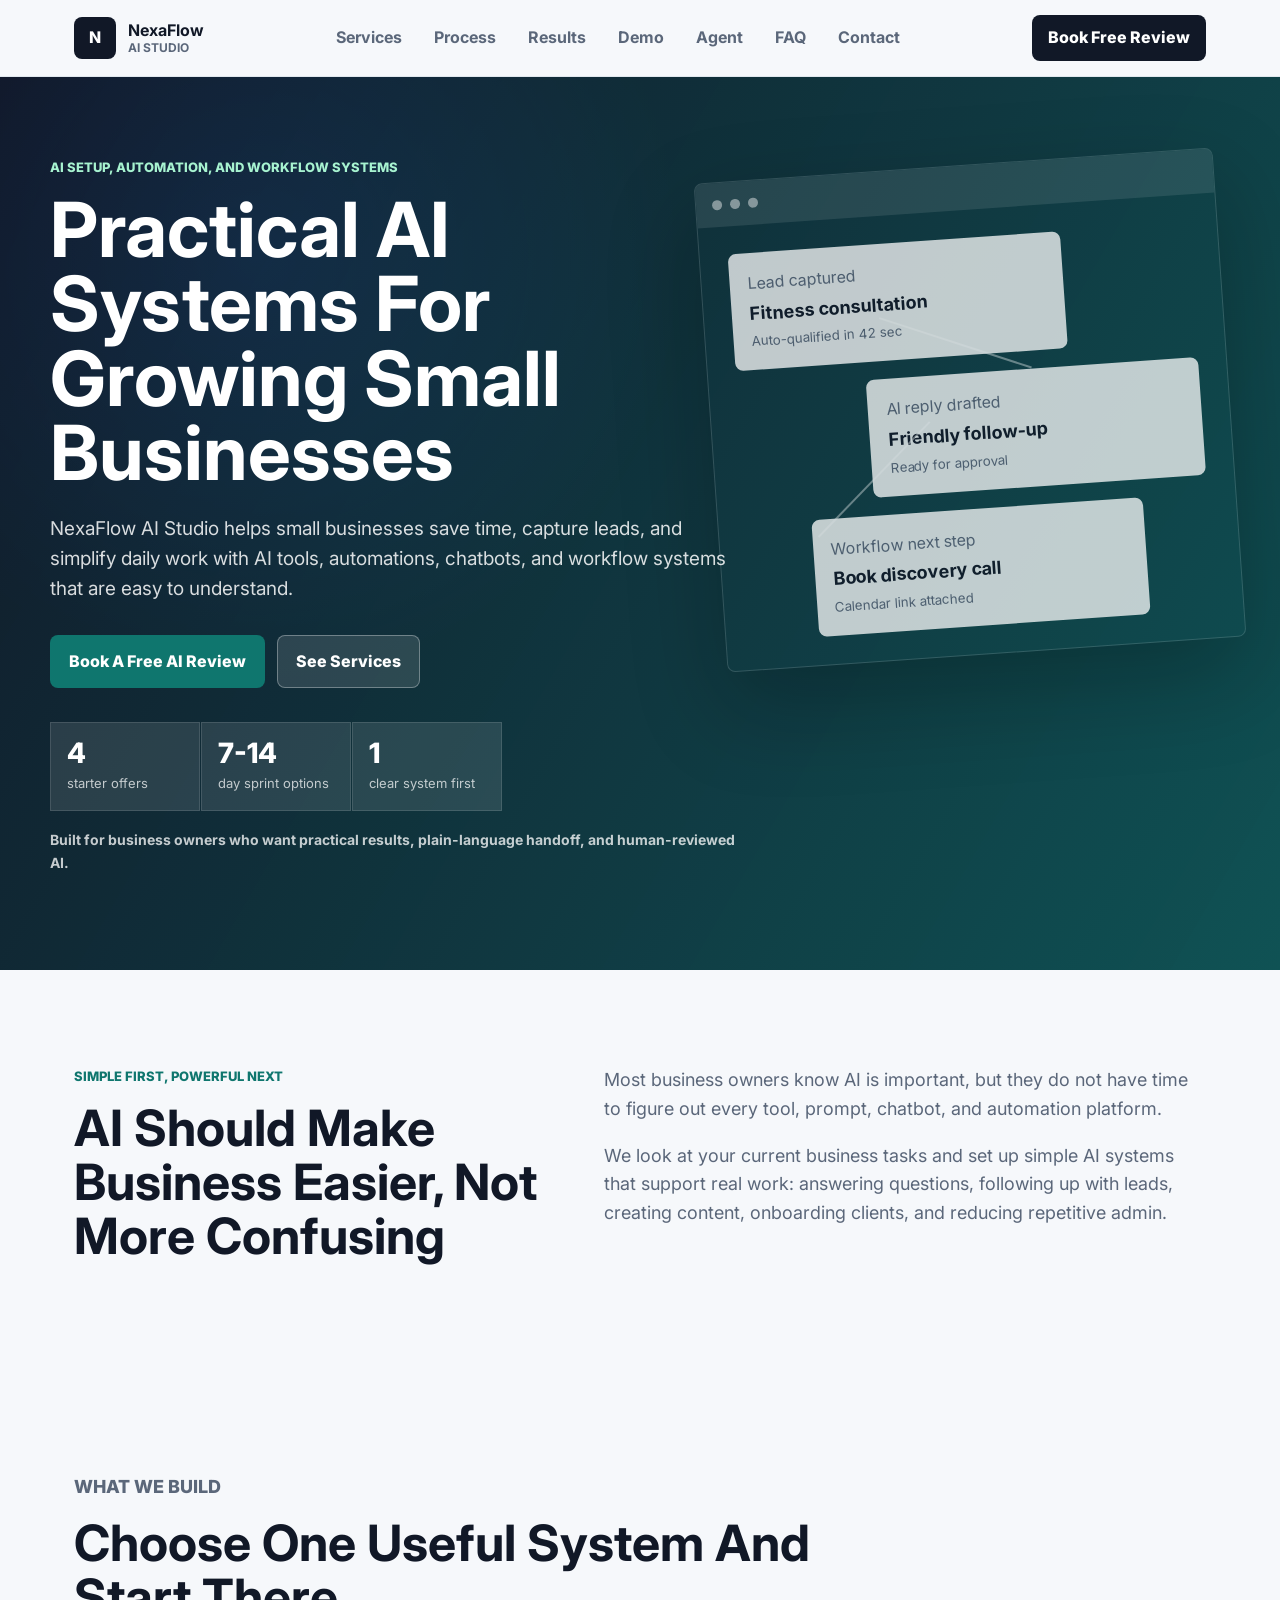
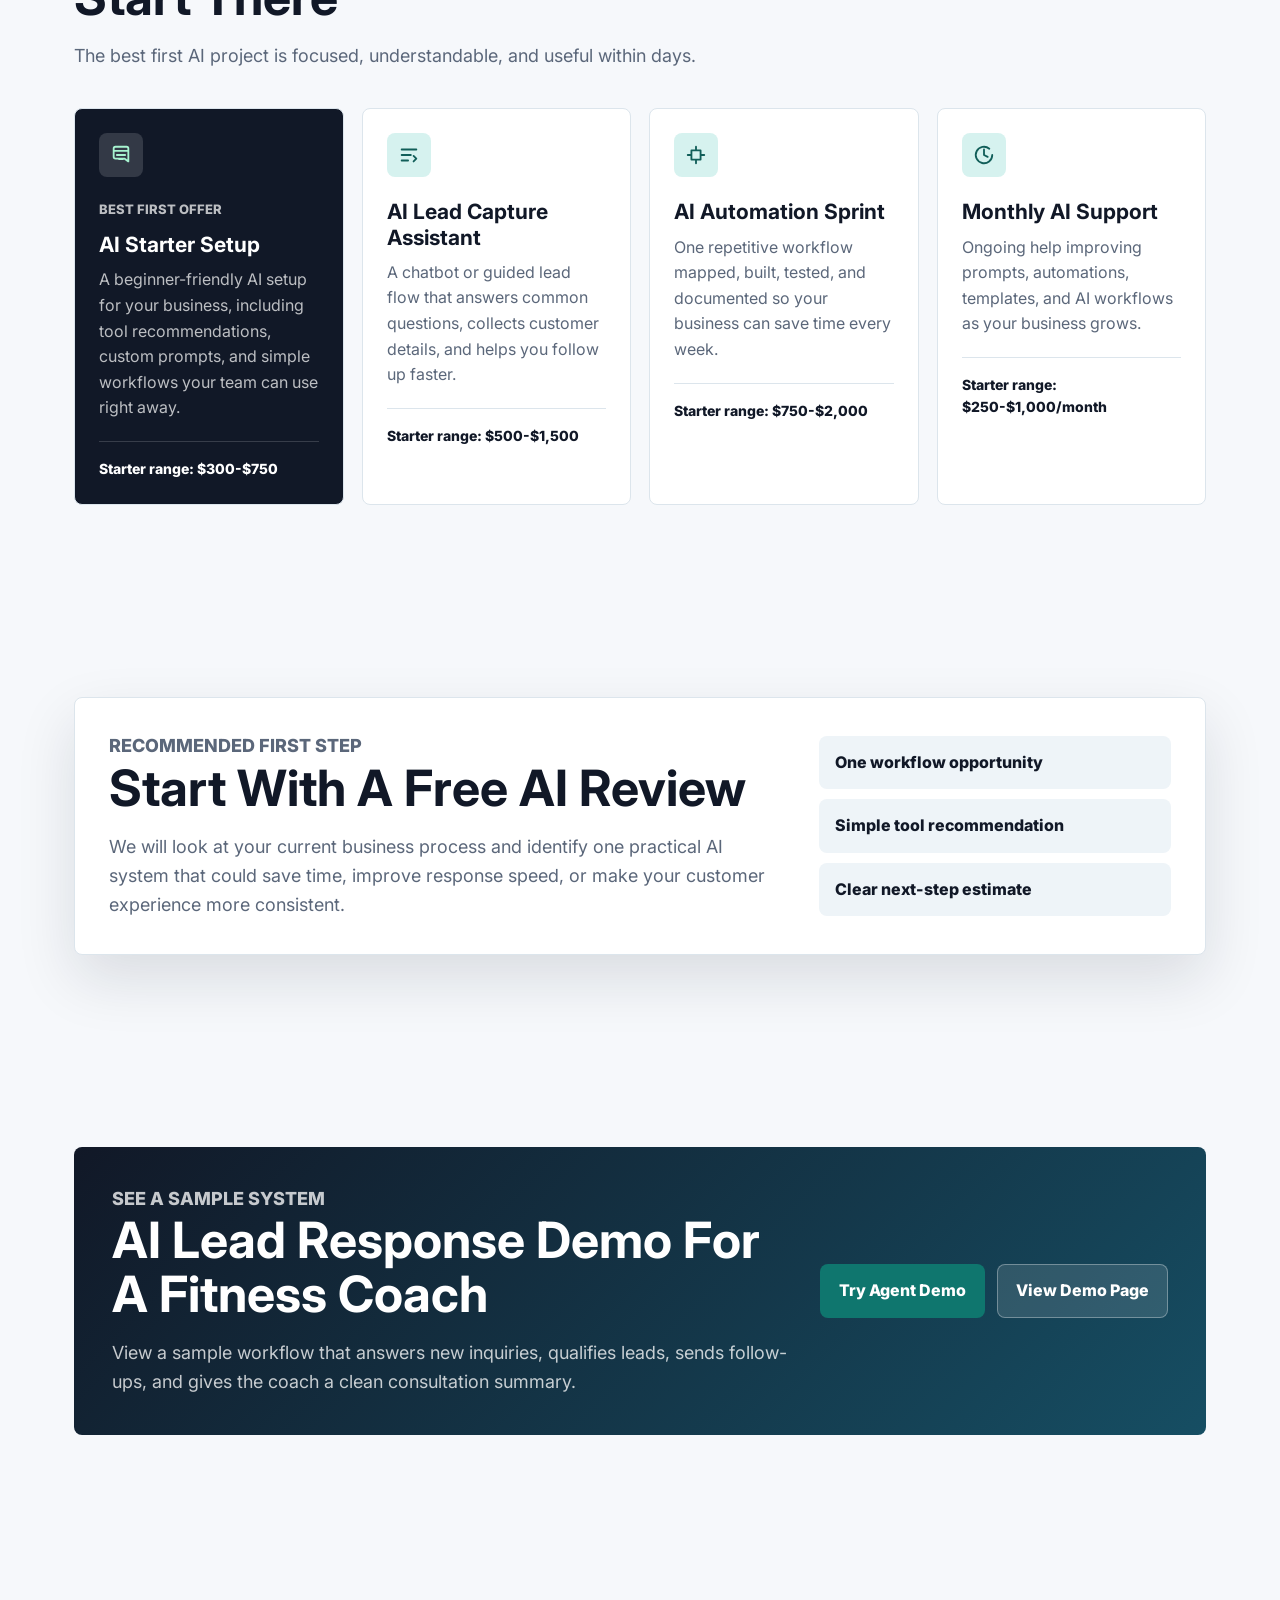
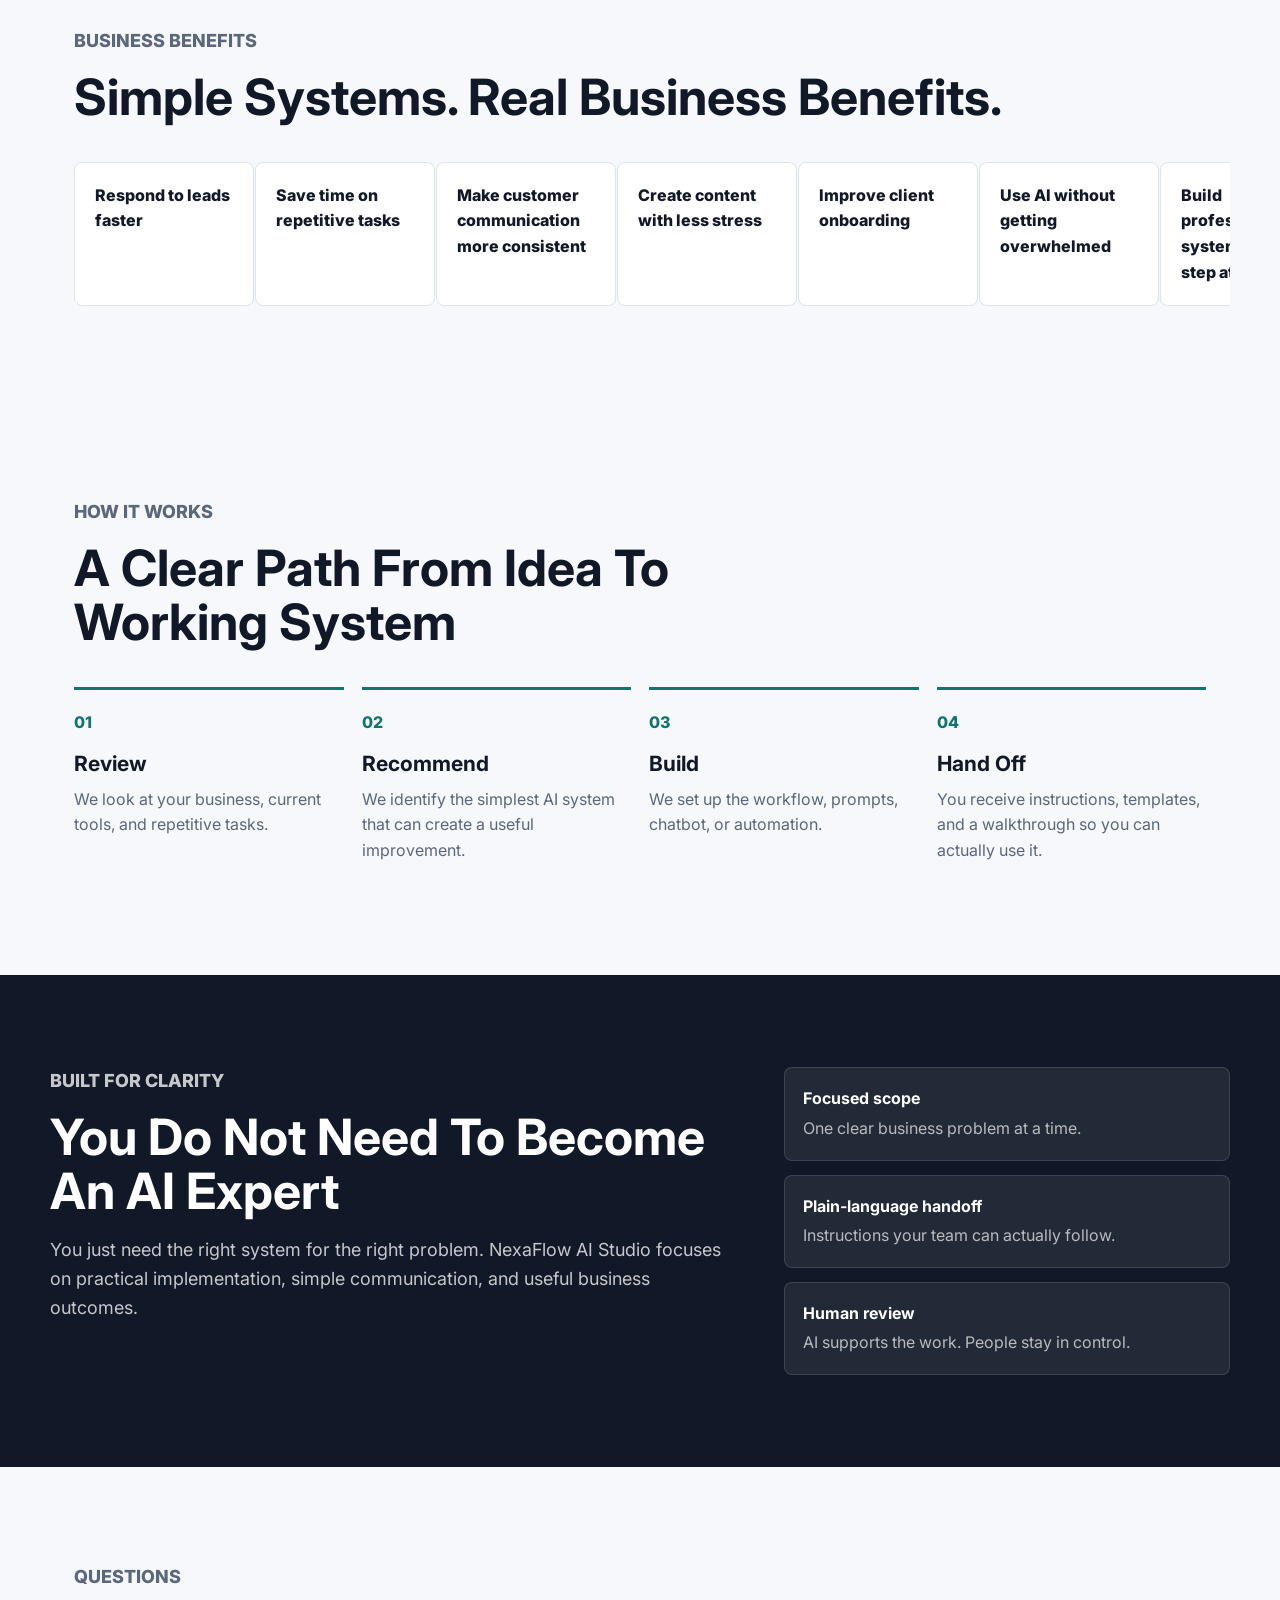
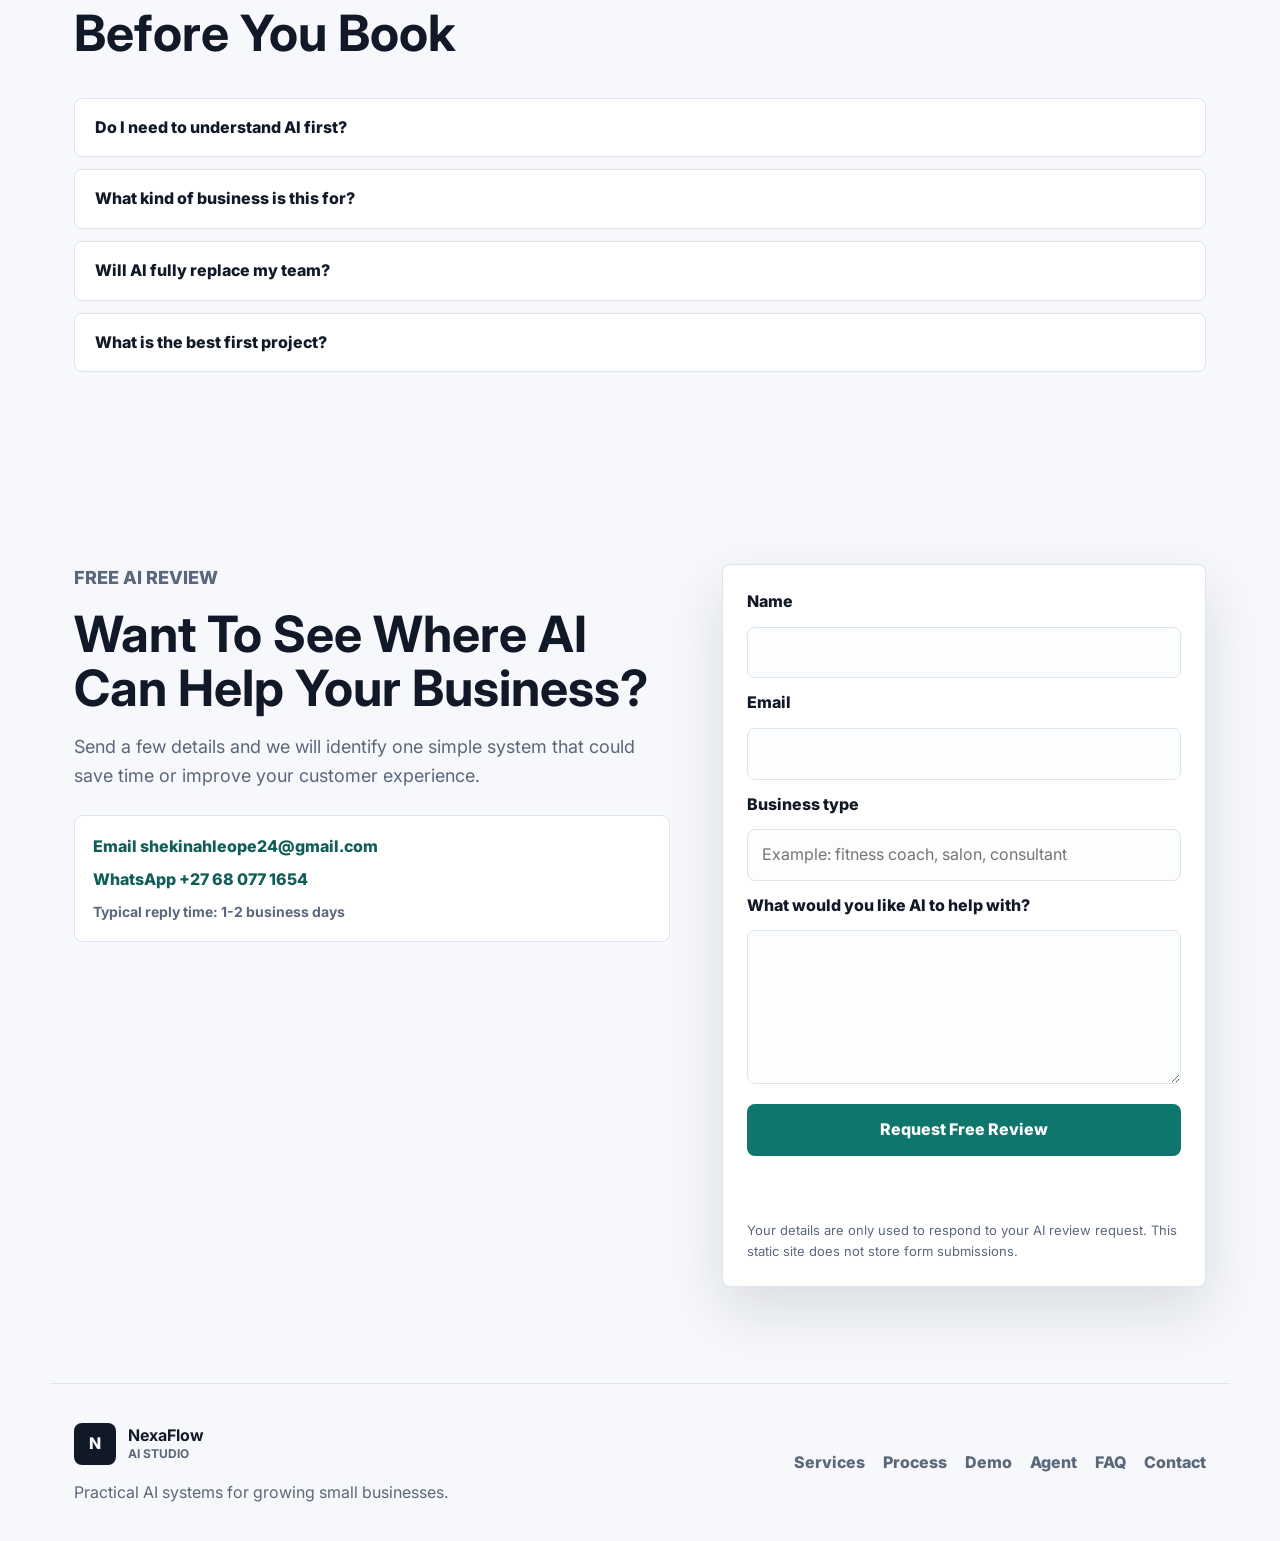
==== index.html @ a0fc5a2e "Fix agent demo UI styling" ====
<!doctype html>
<html lang="en">
  <head>
    <meta charset="utf-8">
    <meta name="viewport" content="width=device-width, initial-scale=1">
    <meta
      name="description"
      content="NexaFlow AI Studio helps small businesses save time, capture leads, and simplify daily work with practical AI setup, automations, chatbots, and workflow systems."
    >
    <meta name="theme-color" content="#0f766e">
    <meta property="og:type" content="website">
    <meta property="og:title" content="NexaFlow AI Studio | Practical AI Systems For Small Businesses">
    <meta
      property="og:description"
      content="Simple AI setup, automations, chatbots, and workflow systems for growing small businesses."
    >
    <meta property="og:url" content="https://fxlegend-dev.github.io/nexaflowstudios/">
    <meta property="og:site_name" content="NexaFlow AI Studio">
    <link rel="canonical" href="https://fxlegend-dev.github.io/nexaflowstudios/">
    <title>NexaFlow AI Studio | Practical AI Systems For Small Businesses</title>
    <link rel="icon" href="assets/favicon.svg" type="image/svg+xml">
    <link rel="preconnect" href="https://fonts.googleapis.com">
    <link rel="preconnect" href="https://fonts.gstatic.com" crossorigin>
    <link
      href="https://fonts.googleapis.com/css2?family=Inter:wght@400;500;600;700;800&display=swap"
      rel="stylesheet"
    >
    <link rel="stylesheet" href="styles.css?v=20260521">
  </head>
  <body>
    <a class="skip-link" href="#main">Skip to content</a>

    <header class="site-header" data-header>
      <nav class="nav-shell" aria-label="Main navigation">
        <a class="brand-mark" href="#top" aria-label="NexaFlow AI Studio home">
          <span class="brand-icon" aria-hidden="true">N</span>
          <span>
            <strong>NexaFlow</strong>
            <small>AI Studio</small>
          </span>
        </a>

        <button class="menu-toggle" type="button" aria-expanded="false" aria-controls="navLinks" data-menu-toggle>
          <span class="sr-only">Toggle navigation</span>
          <span></span>
          <span></span>
          <span></span>
        </button>

        <div class="nav-links" id="navLinks" data-nav-links>
          <a href="#services">Services</a>
          <a href="#process">Process</a>
          <a href="#results">Results</a>
          <a href="fitness-coach-lead-demo.html">Demo</a>
          <a href="fitness-coach-agent-demo.html">Agent</a>
          <a href="#faq">FAQ</a>
          <a href="#contact">Contact</a>
        </div>

        <a class="nav-cta" href="#contact">Book Free Review</a>
      </nav>
    </header>

    <main id="main">
      <section class="hero-section" id="top" aria-labelledby="heroTitle">
        <div class="hero-background" aria-hidden="true">
          <div class="workflow-board">
            <div class="board-header">
              <span></span>
              <span></span>
              <span></span>
            </div>
            <div class="board-grid">
              <div class="signal-card lead-card">
                <p>Lead captured</p>
                <strong>Fitness consultation</strong>
                <small>Auto-qualified in 42 sec</small>
              </div>
              <div class="signal-card response-card">
                <p>AI reply drafted</p>
                <strong>Friendly follow-up</strong>
                <small>Ready for approval</small>
              </div>
              <div class="signal-card task-card">
                <p>Workflow next step</p>
                <strong>Book discovery call</strong>
                <small>Calendar link attached</small>
              </div>
            </div>
            <div class="flow-line line-one"></div>
            <div class="flow-line line-two"></div>
          </div>
        </div>

        <div class="hero-content">
          <p class="eyebrow">AI setup, automation, and workflow systems</p>
          <h1 id="heroTitle">Practical AI Systems For Growing Small Businesses</h1>
          <p class="hero-copy">
            NexaFlow AI Studio helps small businesses save time, capture leads, and simplify daily work with AI tools,
            automations, chatbots, and workflow systems that are easy to understand.
          </p>
          <div class="hero-actions">
            <a class="button primary" href="#contact">Book A Free AI Review</a>
            <a class="button secondary" href="#services">See Services</a>
          </div>
          <dl class="hero-stats" aria-label="Service highlights">
            <div>
              <dt>4</dt>
              <dd>starter offers</dd>
            </div>
            <div>
              <dt>7-14</dt>
              <dd>day sprint options</dd>
            </div>
            <div>
              <dt>1</dt>
              <dd>clear system first</dd>
            </div>
          </dl>
          <p class="hero-assurance">
            Built for business owners who want practical results, plain-language handoff, and human-reviewed AI.
          </p>
        </div>
      </section>

      <section class="section intro-section" aria-labelledby="introTitle">
        <div class="section-grid">
          <div>
            <p class="eyebrow">Simple first, powerful next</p>
            <h2 id="introTitle">AI Should Make Business Easier, Not More Confusing</h2>
          </div>
          <div class="section-copy">
            <p>
              Most business owners know AI is important, but they do not have time to figure out every tool, prompt,
              chatbot, and automation platform.
            </p>
            <p>
              We look at your current business tasks and set up simple AI systems that support real work: answering
              questions, following up with leads, creating content, onboarding clients, and reducing repetitive admin.
            </p>
          </div>
        </div>
      </section>

      <section class="section services-section" id="services" aria-labelledby="servicesTitle">
        <div class="section-heading">
          <p class="eyebrow">What we build</p>
          <h2 id="servicesTitle">Choose One Useful System And Start There</h2>
          <p>
            The best first AI project is focused, understandable, and useful within days.
          </p>
        </div>

        <div class="service-grid">
          <article class="service-card featured">
            <span class="card-icon" aria-hidden="true">
              <svg viewBox="0 0 24 24" role="img">
                <path d="M5 7.5h14M7.5 12h9M10 16.5h4M4 5a2 2 0 0 1 2-2h12a2 2 0 0 1 2 2v14l-4-3H6a2 2 0 0 1-2-2V5Z"/>
              </svg>
            </span>
            <p class="service-label">Best first offer</p>
            <h3>AI Starter Setup</h3>
            <p>
              A beginner-friendly AI setup for your business, including tool recommendations, custom prompts, and
              simple workflows your team can use right away.
            </p>
            <p class="price-line">Starter range: $300-$750</p>
          </article>

          <article class="service-card">
            <span class="card-icon" aria-hidden="true">
              <svg viewBox="0 0 24 24" role="img">
                <path d="M4 6h16M4 12h10M4 18h7M17 13l3 3-3 3"/>
              </svg>
            </span>
            <h3>AI Lead Capture Assistant</h3>
            <p>
              A chatbot or guided lead flow that answers common questions, collects customer details, and helps you
              follow up faster.
            </p>
            <p class="price-line">Starter range: $500-$1,500</p>
          </article>

          <article class="service-card">
            <span class="card-icon" aria-hidden="true">
              <svg viewBox="0 0 24 24" role="img">
                <path d="M7 7h10v10H7zM3 12h4M17 12h4M12 3v4M12 17v4"/>
              </svg>
            </span>
            <h3>AI Automation Sprint</h3>
            <p>
              One repetitive workflow mapped, built, tested, and documented so your business can save time every week.
            </p>
            <p class="price-line">Starter range: $750-$2,000</p>
          </article>

          <article class="service-card">
            <span class="card-icon" aria-hidden="true">
              <svg viewBox="0 0 24 24" role="img">
                <path d="M12 6v6l4 2M21 12a9 9 0 1 1-3.2-6.9"/>
              </svg>
            </span>
            <h3>Monthly AI Support</h3>
            <p>
              Ongoing help improving prompts, automations, templates, and AI workflows as your business grows.
            </p>
            <p class="price-line">Starter range: $250-$1,000/month</p>
          </article>
        </div>
      </section>

      <section class="section offer-section" aria-labelledby="offerTitle">
        <div class="offer-panel">
          <div>
            <p class="eyebrow">Recommended first step</p>
            <h2 id="offerTitle">Start With A Free AI Review</h2>
            <p>
              We will look at your current business process and identify one practical AI system that could save time,
              improve response speed, or make your customer experience more consistent.
            </p>
          </div>
          <ul class="offer-list" aria-label="Free AI review includes">
            <li>One workflow opportunity</li>
            <li>Simple tool recommendation</li>
            <li>Clear next-step estimate</li>
          </ul>
        </div>
      </section>

      <section class="section demo-preview-section" aria-labelledby="demoPreviewTitle">
        <div class="demo-preview-panel">
          <div>
            <p class="eyebrow">See a sample system</p>
            <h2 id="demoPreviewTitle">AI Lead Response Demo For A Fitness Coach</h2>
            <p>
              View a sample workflow that answers new inquiries, qualifies leads, sends follow-ups, and gives the coach
              a clean consultation summary.
            </p>
          </div>
          <div class="demo-preview-actions">
            <a class="button primary" href="fitness-coach-agent-demo.html">Try Agent Demo</a>
            <a class="button secondary dark-secondary" href="fitness-coach-lead-demo.html">View Demo Page</a>
          </div>
        </div>
      </section>

      <section class="section results-section" id="results" aria-labelledby="resultsTitle">
        <div class="section-heading">
          <p class="eyebrow">Business benefits</p>
          <h2 id="resultsTitle">Simple Systems. Real Business Benefits.</h2>
        </div>

        <div class="benefit-list">
          <div>Respond to leads faster</div>
          <div>Save time on repetitive tasks</div>
          <div>Make customer communication more consistent</div>
          <div>Create content with less stress</div>
          <div>Improve client onboarding</div>
          <div>Use AI without getting overwhelmed</div>
          <div>Build professional systems one step at a time</div>
        </div>
      </section>

      <section class="section process-section" id="process" aria-labelledby="processTitle">
        <div class="section-heading">
          <p class="eyebrow">How it works</p>
          <h2 id="processTitle">A Clear Path From Idea To Working System</h2>
        </div>

        <div class="timeline">
          <article>
            <span>01</span>
            <h3>Review</h3>
            <p>We look at your business, current tools, and repetitive tasks.</p>
          </article>
          <article>
            <span>02</span>
            <h3>Recommend</h3>
            <p>We identify the simplest AI system that can create a useful improvement.</p>
          </article>
          <article>
            <span>03</span>
            <h3>Build</h3>
            <p>We set up the workflow, prompts, chatbot, or automation.</p>
          </article>
          <article>
            <span>04</span>
            <h3>Hand Off</h3>
            <p>You receive instructions, templates, and a walkthrough so you can actually use it.</p>
          </article>
        </div>
      </section>

      <section class="section trust-section" aria-labelledby="trustTitle">
        <div class="trust-panel">
          <div>
            <p class="eyebrow">Built for clarity</p>
            <h2 id="trustTitle">You Do Not Need To Become An AI Expert</h2>
            <p>
              You just need the right system for the right problem. NexaFlow AI Studio focuses on practical
              implementation, simple communication, and useful business outcomes.
            </p>
          </div>
          <div class="proof-stack" aria-label="Project quality principles">
            <div>
              <strong>Focused scope</strong>
              <span>One clear business problem at a time.</span>
            </div>
            <div>
              <strong>Plain-language handoff</strong>
              <span>Instructions your team can actually follow.</span>
            </div>
            <div>
              <strong>Human review</strong>
              <span>AI supports the work. People stay in control.</span>
            </div>
          </div>
        </div>
      </section>

      <section class="section faq-section" id="faq" aria-labelledby="faqTitle">
        <div class="section-heading">
          <p class="eyebrow">Questions</p>
          <h2 id="faqTitle">Before You Book</h2>
        </div>

        <div class="faq-list">
          <details>
            <summary>Do I need to understand AI first?</summary>
            <p>No. The setup is explained in plain language, with simple instructions and a clear handoff.</p>
          </details>
          <details>
            <summary>What kind of business is this for?</summary>
            <p>It is best for small service businesses, local companies, solo founders, coaches, consultants, and creators.</p>
          </details>
          <details>
            <summary>Will AI fully replace my team?</summary>
            <p>No. The goal is to support your team by reducing repetitive work and improving response speed.</p>
          </details>
          <details>
            <summary>What is the best first project?</summary>
            <p>Start with one useful workflow, such as lead follow-up, customer questions, onboarding, or content support.</p>
          </details>
        </div>
      </section>

      <section class="section contact-section" id="contact" aria-labelledby="contactTitle">
        <div class="contact-copy">
          <p class="eyebrow">Free AI review</p>
          <h2 id="contactTitle">Want To See Where AI Can Help Your Business?</h2>
          <p>
            Send a few details and we will identify one simple system that could save time or improve your customer
            experience.
          </p>
          <div class="contact-methods">
            <a href="mailto:shekinahleope24@gmail.com" data-contact-email-link>Email shekinahleope24@gmail.com</a>
            <a href="https://wa.me/27680771654" target="_blank" rel="noopener" data-whatsapp-link>
              WhatsApp +27 68 077 1654
            </a>
            <span>Typical reply time: 1-2 business days</span>
          </div>
        </div>

        <form class="contact-form" data-contact-form>
          <label for="name">Name</label>
          <input id="name" name="name" type="text" autocomplete="name" required>

          <label for="email">Email</label>
          <input id="email" name="email" type="email" autocomplete="email" required>

          <label for="business">Business type</label>
          <input id="business" name="business" type="text" placeholder="Example: fitness coach, salon, consultant" required>

          <label for="goal">What would you like AI to help with?</label>
          <textarea id="goal" name="goal" rows="5" required></textarea>

          <button class="button primary form-button" type="submit">Request Free Review</button>
          <p class="form-status" role="status" data-form-status></p>
          <p class="privacy-note">
            Your details are only used to respond to your AI review request. This static site does not store form
            submissions.
          </p>
        </form>
      </section>
    </main>

    <footer class="site-footer">
      <div>
        <a class="brand-mark footer-brand" href="#top" aria-label="NexaFlow AI Studio home">
          <span class="brand-icon" aria-hidden="true">N</span>
          <span>
            <strong>NexaFlow</strong>
            <small>AI Studio</small>
          </span>
        </a>
        <p>Practical AI systems for growing small businesses.</p>
      </div>
      <div class="footer-links">
        <a href="#services">Services</a>
        <a href="#process">Process</a>
        <a href="fitness-coach-lead-demo.html">Demo</a>
        <a href="fitness-coach-agent-demo.html">Agent</a>
        <a href="#faq">FAQ</a>
        <a href="#contact">Contact</a>
      </div>
    </footer>

    <script src="script.js?v=20260521"></script>
    <script type="application/ld+json">
      {
        "@context": "https://schema.org",
        "@type": "ProfessionalService",
        "name": "NexaFlow AI Studio",
        "url": "https://fxlegend-dev.github.io/nexaflowstudios/",
        "email": "shekinahleope24@gmail.com",
        "telephone": "+27680771654",
        "description": "Practical AI setup, automations, chatbots, and workflow systems for growing small businesses.",
        "areaServed": "Small businesses",
        "serviceType": ["AI setup", "AI automation", "AI chatbot setup", "Workflow systems"]
      }
    </script>
  </body>
</html>
---- styles.css ----
:root {
  --bg: #f6f8fb;
  --surface: #ffffff;
  --surface-soft: #eef4f8;
  --ink: #111827;
  --muted: #5b677a;
  --line: #dce5ec;
  --primary: #0f766e;
  --primary-strong: #115e59;
  --primary-soft: #d6f2ef;
  --accent: #2563eb;
  --accent-soft: #dbeafe;
  --warm: #f59e0b;
  --shadow: 0 24px 60px rgba(15, 23, 42, 0.12);
  --radius: 8px;
  --max: 1180px;
}

* {
  box-sizing: border-box;
}

html {
  scroll-behavior: smooth;
}

body {
  margin: 0;
  background: var(--bg);
  color: var(--ink);
  font-family: Inter, Arial, sans-serif;
  font-size: 16px;
  line-height: 1.6;
}

body.nav-open {
  overflow: hidden;
}

a {
  color: inherit;
  text-decoration: none;
}

button,
input,
textarea {
  font: inherit;
}

svg {
  display: block;
  width: 22px;
  height: 22px;
  fill: none;
  stroke: currentColor;
  stroke-linecap: round;
  stroke-linejoin: round;
  stroke-width: 2;
}

.skip-link {
  background: var(--ink);
  color: #fff;
  left: 16px;
  padding: 10px 14px;
  position: fixed;
  top: -60px;
  z-index: 1000;
}

.skip-link:focus {
  top: 12px;
}

.sr-only {
  clip: rect(0, 0, 0, 0);
  border: 0;
  height: 1px;
  margin: -1px;
  overflow: hidden;
  padding: 0;
  position: absolute;
  white-space: nowrap;
  width: 1px;
}

.site-header {
  background: rgba(246, 248, 251, 0.86);
  border-bottom: 1px solid rgba(220, 229, 236, 0.8);
  left: 0;
  position: sticky;
  right: 0;
  top: 0;
  z-index: 50;
}

.site-header.is-scrolled {
  box-shadow: 0 10px 30px rgba(15, 23, 42, 0.08);
}

.nav-shell {
  align-items: center;
  display: flex;
  gap: 24px;
  justify-content: space-between;
  margin: 0 auto;
  max-width: var(--max);
  min-height: 76px;
  padding: 0 24px;
}

.brand-mark {
  align-items: center;
  display: inline-flex;
  gap: 12px;
  min-height: 48px;
}

.brand-icon {
  align-items: center;
  background: var(--ink);
  border-radius: 8px;
  color: #fff;
  display: inline-flex;
  font-weight: 800;
  height: 42px;
  justify-content: center;
  width: 42px;
}

.brand-mark strong,
.brand-mark small {
  display: block;
  line-height: 1.1;
}

.brand-mark small {
  color: var(--muted);
  font-size: 12px;
  font-weight: 700;
  letter-spacing: 0;
  margin-top: 2px;
  text-transform: uppercase;
}

.nav-links {
  align-items: center;
  display: flex;
  gap: 8px;
}

.nav-links a {
  border-radius: 8px;
  color: var(--muted);
  font-weight: 700;
  min-height: 44px;
  padding: 10px 12px;
}

.nav-links a:hover,
.nav-links a:focus-visible {
  background: var(--surface-soft);
  color: var(--ink);
}

.nav-cta {
  align-items: center;
  background: var(--ink);
  border-radius: 8px;
  color: #fff;
  display: inline-flex;
  font-weight: 800;
  justify-content: center;
  min-height: 46px;
  padding: 10px 16px;
}

.menu-toggle {
  align-items: center;
  background: var(--surface);
  border: 1px solid var(--line);
  border-radius: 8px;
  color: var(--ink);
  cursor: pointer;
  display: none;
  flex-direction: column;
  gap: 5px;
  height: 46px;
  justify-content: center;
  width: 46px;
}

.menu-toggle span:not(.sr-only) {
  background: currentColor;
  border-radius: 10px;
  height: 2px;
  width: 20px;
}

.hero-section {
  align-items: center;
  display: grid;
  min-height: calc(100dvh - 76px);
  overflow: hidden;
  padding: 80px 24px 96px;
  position: relative;
}

.hero-background {
  background:
    linear-gradient(120deg, rgba(17, 24, 39, 0.78), rgba(15, 118, 110, 0.62)),
    radial-gradient(circle at 20% 20%, rgba(37, 99, 235, 0.42), transparent 34%),
    #0f172a;
  inset: 0;
  position: absolute;
}

.workflow-board {
  border: 1px solid rgba(255, 255, 255, 0.18);
  border-radius: 8px;
  box-shadow: 0 36px 90px rgba(0, 0, 0, 0.28);
  min-height: 410px;
  opacity: 0.82;
  overflow: hidden;
  position: absolute;
  right: max(24px, calc((100vw - var(--max)) / 2));
  top: 88px;
  transform: rotate(-4deg);
  width: min(520px, 45vw);
}

.board-header {
  align-items: center;
  background: rgba(255, 255, 255, 0.12);
  display: flex;
  gap: 8px;
  height: 44px;
  padding: 0 16px;
}

.board-header span {
  background: rgba(255, 255, 255, 0.55);
  border-radius: 50%;
  height: 10px;
  width: 10px;
}

.board-grid {
  display: grid;
  gap: 18px;
  padding: 28px;
}

.signal-card {
  background: rgba(255, 255, 255, 0.9);
  border-radius: 8px;
  color: var(--ink);
  padding: 18px;
  position: relative;
  width: 72%;
}

.signal-card p,
.signal-card small {
  color: var(--muted);
  display: block;
  margin: 0;
}

.signal-card strong {
  display: block;
  font-size: 18px;
  line-height: 1.25;
  margin: 6px 0;
}

.response-card {
  justify-self: end;
}

.task-card {
  justify-self: center;
}

.flow-line {
  background: rgba(255, 255, 255, 0.45);
  height: 2px;
  position: absolute;
  transform-origin: left;
  width: 160px;
}

.line-one {
  left: 175px;
  top: 145px;
  transform: rotate(22deg);
}

.line-two {
  right: 140px;
  top: 252px;
  transform: rotate(138deg);
}

.hero-content {
  color: #fff;
  margin: 0 auto;
  max-width: var(--max);
  position: relative;
  width: 100%;
  z-index: 2;
}

.hero-content > * {
  max-width: 700px;
}

.eyebrow {
  color: var(--primary);
  font-size: 13px;
  font-weight: 800;
  letter-spacing: 0;
  margin: 0 0 14px;
  text-transform: uppercase;
}

.hero-section .eyebrow {
  color: #a7f3d0;
}

h1,
h2,
h3,
p {
  margin-top: 0;
}

h1 {
  font-size: clamp(42px, 6vw, 76px);
  letter-spacing: 0;
  line-height: 0.98;
  margin-bottom: 24px;
}

h2 {
  font-size: clamp(30px, 4vw, 50px);
  letter-spacing: 0;
  line-height: 1.08;
  margin-bottom: 18px;
}

h3 {
  font-size: 21px;
  letter-spacing: 0;
  line-height: 1.2;
  margin-bottom: 10px;
}

.hero-copy {
  color: rgba(255, 255, 255, 0.84);
  font-size: 19px;
  margin-bottom: 30px;
}

.hero-actions {
  display: flex;
  flex-wrap: wrap;
  gap: 12px;
  margin-bottom: 34px;
}

.button {
  align-items: center;
  border: 1px solid transparent;
  border-radius: 8px;
  cursor: pointer;
  display: inline-flex;
  font-weight: 800;
  justify-content: center;
  min-height: 50px;
  padding: 13px 18px;
  transition: transform 180ms ease, background-color 180ms ease, border-color 180ms ease;
}

.button:hover {
  transform: translateY(-1px);
}

.button:focus-visible,
a:focus-visible,
button:focus-visible,
input:focus-visible,
textarea:focus-visible {
  outline: 3px solid rgba(37, 99, 235, 0.45);
  outline-offset: 3px;
}

.primary {
  background: var(--primary);
  color: #fff;
}

.primary:hover {
  background: var(--primary-strong);
}

.secondary {
  background: rgba(255, 255, 255, 0.12);
  border-color: rgba(255, 255, 255, 0.32);
  color: #fff;
}

.secondary:hover {
  background: rgba(255, 255, 255, 0.2);
}

.hero-stats {
  display: grid;
  gap: 1px;
  grid-template-columns: repeat(3, minmax(0, 150px));
  margin: 0 0 18px;
}

.hero-stats div {
  background: rgba(255, 255, 255, 0.11);
  border: 1px solid rgba(255, 255, 255, 0.12);
  padding: 16px;
}

.hero-stats dt {
  font-size: 28px;
  font-weight: 800;
  line-height: 1;
}

.hero-stats dd {
  color: rgba(255, 255, 255, 0.72);
  font-size: 13px;
  margin: 6px 0 0;
}

.hero-assurance {
  color: rgba(255, 255, 255, 0.76);
  font-size: 14px;
  font-weight: 700;
  margin-bottom: 0;
}

.section {
  margin: 0 auto;
  max-width: var(--max);
  padding: 96px 24px;
}

.section-grid {
  display: grid;
  gap: 48px;
  grid-template-columns: minmax(0, 0.8fr) minmax(0, 1fr);
}

.section-copy {
  color: var(--muted);
  font-size: 18px;
}

.section-copy p:last-child {
  margin-bottom: 0;
}

.section-heading {
  margin-bottom: 38px;
  max-width: 760px;
}

.section-heading p {
  color: var(--muted);
  font-size: 18px;
}

.service-grid {
  display: grid;
  gap: 18px;
  grid-template-columns: repeat(4, minmax(0, 1fr));
}

.service-card {
  background: var(--surface);
  border: 1px solid var(--line);
  border-radius: var(--radius);
  min-height: 310px;
  padding: 24px;
}

.service-card.featured {
  background: var(--ink);
  color: #fff;
}

.service-card p {
  color: var(--muted);
}

.service-card.featured p {
  color: rgba(255, 255, 255, 0.72);
}

.price-line {
  border-top: 1px solid var(--line);
  color: var(--ink) !important;
  font-size: 14px;
  font-weight: 800;
  margin: 20px 0 0;
  padding-top: 16px;
}

.featured .price-line {
  border-top-color: rgba(255, 255, 255, 0.16);
  color: #fff !important;
}

.card-icon {
  align-items: center;
  background: var(--primary-soft);
  border-radius: 8px;
  color: var(--primary-strong);
  display: inline-flex;
  height: 44px;
  justify-content: center;
  margin-bottom: 22px;
  width: 44px;
}

.featured .card-icon {
  background: rgba(255, 255, 255, 0.14);
  color: #a7f3d0;
}

.service-label {
  color: #a7f3d0;
  font-size: 13px;
  font-weight: 800;
  margin-bottom: 12px;
  text-transform: uppercase;
}

.offer-panel {
  align-items: center;
  background: var(--surface);
  border: 1px solid var(--line);
  border-radius: 8px;
  box-shadow: var(--shadow);
  display: grid;
  gap: 32px;
  grid-template-columns: minmax(0, 1fr) minmax(280px, 0.52fr);
  padding: 34px;
}

.offer-panel p {
  color: var(--muted);
  font-size: 18px;
  margin-bottom: 0;
}

.offer-list {
  display: grid;
  gap: 10px;
  list-style: none;
  margin: 0;
  padding: 0;
}

.offer-list li {
  background: var(--surface-soft);
  border-radius: 8px;
  font-weight: 800;
  padding: 14px 16px;
}

.demo-preview-panel {
  align-items: center;
  background: linear-gradient(135deg, var(--ink), #164e63);
  border-radius: 8px;
  color: #fff;
  display: grid;
  gap: 32px;
  grid-template-columns: minmax(0, 1fr) auto;
  padding: 38px;
}

.demo-preview-panel p {
  color: rgba(255, 255, 255, 0.76);
  font-size: 18px;
  margin-bottom: 0;
}

.demo-preview-actions {
  display: flex;
  flex-wrap: wrap;
  gap: 12px;
  justify-content: flex-end;
}

.results-section {
  max-width: none;
  padding-left: 0;
  padding-right: 0;
}

.results-section .section-heading,
.benefit-list {
  margin-left: auto;
  margin-right: auto;
  max-width: var(--max);
  padding-left: 24px;
  padding-right: 24px;
}

.benefit-list {
  display: grid;
  gap: 1px;
  grid-template-columns: repeat(7, minmax(180px, 1fr));
  overflow-x: auto;
}

.benefit-list div {
  background: var(--surface);
  border: 1px solid var(--line);
  border-radius: 8px;
  color: var(--ink);
  font-weight: 800;
  min-height: 120px;
  min-width: 180px;
  padding: 20px;
}

.timeline {
  display: grid;
  gap: 18px;
  grid-template-columns: repeat(4, minmax(0, 1fr));
}

.timeline article {
  border-top: 3px solid var(--primary);
  padding-top: 20px;
}

.timeline span {
  color: var(--primary);
  display: block;
  font-weight: 800;
  margin-bottom: 16px;
}

.timeline p {
  color: var(--muted);
}

.trust-section {
  max-width: none;
  padding: 0;
}

.trust-panel {
  background: var(--ink);
  color: #fff;
  display: grid;
  gap: 48px;
  grid-template-columns: minmax(0, 1fr) minmax(320px, 0.65fr);
  margin: 0 auto;
  padding: 92px max(24px, calc((100vw - var(--max)) / 2));
}

.trust-panel p {
  color: rgba(255, 255, 255, 0.76);
  font-size: 18px;
}

.proof-stack {
  display: grid;
  gap: 14px;
}

.proof-stack div {
  background: rgba(255, 255, 255, 0.08);
  border: 1px solid rgba(255, 255, 255, 0.12);
  border-radius: 8px;
  padding: 18px;
}

.proof-stack strong,
.proof-stack span {
  display: block;
}

.proof-stack span {
  color: rgba(255, 255, 255, 0.68);
  margin-top: 4px;
}

.faq-list {
  display: grid;
  gap: 12px;
}

.faq-list details {
  background: var(--surface);
  border: 1px solid var(--line);
  border-radius: 8px;
  padding: 0;
}

.faq-list summary {
  cursor: pointer;
  font-weight: 800;
  list-style: none;
  min-height: 56px;
  padding: 16px 20px;
}

.faq-list summary::-webkit-details-marker {
  display: none;
}

.faq-list p {
  border-top: 1px solid var(--line);
  color: var(--muted);
  margin: 0;
  padding: 16px 20px 20px;
}

.contact-section {
  display: grid;
  gap: 52px;
  grid-template-columns: minmax(0, 0.8fr) minmax(320px, 0.65fr);
}

.contact-copy p {
  color: var(--muted);
  font-size: 18px;
}

.contact-note {
  background: var(--accent-soft);
  border-radius: 8px;
  color: #1e3a8a;
  padding: 14px 16px;
}

.contact-methods {
  background: var(--surface);
  border: 1px solid var(--line);
  border-radius: 8px;
  display: grid;
  gap: 8px;
  margin-top: 24px;
  padding: 18px;
}

.contact-methods a {
  color: var(--primary-strong);
  font-weight: 800;
  word-break: break-word;
}

.contact-methods span {
  color: var(--muted);
  font-size: 14px;
  font-weight: 700;
}

.contact-form {
  background: var(--surface);
  border: 1px solid var(--line);
  border-radius: 8px;
  box-shadow: var(--shadow);
  display: grid;
  gap: 12px;
  padding: 24px;
}

.contact-form label {
  font-weight: 800;
}

.contact-form input,
.contact-form textarea {
  background: #fbfdff;
  border: 1px solid var(--line);
  border-radius: 8px;
  color: var(--ink);
  min-height: 48px;
  padding: 12px 14px;
  resize: vertical;
}

.contact-form textarea {
  min-height: 128px;
}

.form-button {
  border: 0;
  margin-top: 8px;
  width: 100%;
}

.form-status {
  color: var(--primary-strong);
  font-weight: 700;
  min-height: 24px;
}

.privacy-note {
  color: var(--muted);
  font-size: 13px;
  margin: 0;
}

.site-footer {
  align-items: center;
  border-top: 1px solid var(--line);
  display: flex;
  gap: 32px;
  justify-content: space-between;
  margin: 0 auto;
  max-width: var(--max);
  padding: 36px 24px;
}

.site-footer p {
  color: var(--muted);
  margin: 12px 0 0;
}

.footer-links {
  display: flex;
  gap: 18px;
}

.footer-links a {
  color: var(--muted);
  font-weight: 800;
  min-height: 44px;
  padding: 10px 0;
}

.demo-hero {
  background:
    linear-gradient(120deg, rgba(17, 24, 39, 0.9), rgba(15, 118, 110, 0.75)),
    #0f172a;
  color: #fff;
  padding: 110px 24px 90px;
}

.demo-hero-inner {
  margin: 0 auto;
  max-width: var(--max);
}

.demo-hero h1 {
  max-width: 820px;
}

.demo-hero p:not(.eyebrow) {
  color: rgba(255, 255, 255, 0.8);
  font-size: 19px;
  max-width: 760px;
}

.dark-secondary {
  background: rgba(255, 255, 255, 0.12);
  border-color: rgba(255, 255, 255, 0.32);
}

.demo-section {
  padding-top: 76px;
  padding-bottom: 76px;
}

.demo-split {
  display: grid;
  gap: 36px;
  grid-template-columns: minmax(0, 0.8fr) minmax(0, 1fr);
}

.demo-split.reverse {
  grid-template-columns: minmax(0, 1fr) minmax(0, 0.8fr);
}

.demo-panel,
.summary-card {
  background: var(--surface);
  border: 1px solid var(--line);
  border-radius: 8px;
  padding: 28px;
}

.demo-panel p,
.summary-card dd {
  color: var(--muted);
}

.workflow-steps {
  display: grid;
  gap: 12px;
}

.workflow-steps div {
  align-items: center;
  background: var(--surface);
  border: 1px solid var(--line);
  border-radius: 8px;
  display: flex;
  gap: 14px;
  font-weight: 800;
  min-height: 64px;
  padding: 14px 16px;
}

.workflow-steps span {
  align-items: center;
  background: var(--primary-soft);
  border-radius: 8px;
  color: var(--primary-strong);
  display: inline-flex;
  flex: 0 0 auto;
  font-size: 13px;
  height: 36px;
  justify-content: center;
  width: 44px;
}

.chat-demo {
  display: grid;
  gap: 14px;
  margin: 0 auto;
  max-width: 860px;
}

.message {
  border-radius: 8px;
  padding: 18px;
}

.message span {
  display: block;
  font-size: 13px;
  font-weight: 800;
  margin-bottom: 8px;
  text-transform: uppercase;
}

.message p:last-child {
  margin-bottom: 0;
}

.message.lead {
  background: var(--surface);
  border: 1px solid var(--line);
  justify-self: start;
  max-width: 680px;
}

.message.assistant {
  background: var(--ink);
  color: #fff;
  justify-self: end;
  max-width: 720px;
}

.message.assistant p {
  color: rgba(255, 255, 255, 0.78);
}

.summary-card dl {
  display: grid;
  gap: 1px;
  margin: 0;
}

.summary-card dl div {
  background: var(--surface-soft);
  border-radius: 8px;
  padding: 14px;
}

.summary-card dt {
  color: var(--ink);
  font-size: 13px;
  font-weight: 800;
  text-transform: uppercase;
}

.summary-card dd {
  margin: 4px 0 0;
}

.followup-grid,
.deliverable-grid {
  display: grid;
  gap: 16px;
  grid-template-columns: repeat(3, minmax(0, 1fr));
}

.followup-grid article,
.deliverable-grid div {
  background: var(--surface);
  border: 1px solid var(--line);
  border-radius: 8px;
  padding: 20px;
}

.followup-grid span {
  color: var(--primary-strong);
  display: block;
  font-weight: 800;
  margin-bottom: 10px;
}

.followup-grid p {
  color: var(--muted);
  margin: 0;
}

.deliverable-grid div {
  font-weight: 800;
  min-height: 96px;
}

.demo-cta {
  align-items: center;
  background: var(--surface);
  border: 1px solid var(--line);
  border-radius: 8px;
  box-shadow: var(--shadow);
  display: grid;
  gap: 32px;
  grid-template-columns: minmax(0, 1fr) auto;
  margin-bottom: 80px;
}

.demo-cta p:not(.eyebrow) {
  color: var(--muted);
  font-size: 18px;
  margin-bottom: 0;
}

.agent-hero {
  align-items: end;
  background:
    linear-gradient(120deg, rgba(17, 24, 39, 0.92), rgba(15, 118, 110, 0.78)),
    #0f172a;
  color: #fff;
  display: grid;
  gap: 32px;
  grid-template-columns: minmax(0, 1fr) minmax(280px, 0.36fr);
  padding: 100px max(24px, calc((100vw - var(--max)) / 2)) 80px;
}

.agent-hero h1 {
  max-width: 820px;
}

.agent-hero p:not(.eyebrow) {
  color: rgba(255, 255, 255, 0.78);
  font-size: 19px;
  max-width: 760px;
}

.agent-note {
  background: rgba(255, 255, 255, 0.1);
  border: 1px solid rgba(255, 255, 255, 0.16);
  border-radius: 8px;
  padding: 20px;
}

.agent-note strong,
.agent-note span {
  display: block;
}

.agent-note span {
  color: rgba(255, 255, 255, 0.72);
  margin-top: 6px;
}

.agent-workspace {
  display: grid;
  gap: 24px;
  grid-template-columns: minmax(0, 1fr) minmax(320px, 0.42fr);
  margin: 0 auto;
  max-width: var(--max);
  padding: 36px 24px 96px;
}

.agent-chat-panel,
.agent-summary-panel {
  background: var(--surface);
  border: 1px solid var(--line);
  border-radius: 8px;
  box-shadow: var(--shadow);
}

.agent-chat-panel {
  display: grid;
  grid-template-rows: auto minmax(420px, 58vh) auto auto;
  min-height: 680px;
}

.agent-panel-header {
  align-items: center;
  border-bottom: 1px solid var(--line);
  display: flex;
  gap: 18px;
  justify-content: space-between;
  padding: 20px;
}

.agent-panel-header h2,
.agent-summary-panel h2 {
  font-size: 24px;
  margin-bottom: 0;
}

.reset-button {
  background: var(--surface-soft);
  border-color: var(--line);
  color: var(--ink);
  min-height: 44px;
}

.agent-chat-window {
  display: grid;
  gap: 12px;
  overflow-y: auto;
  padding: 20px;
}

.agent-message {
  border-radius: 8px;
  max-width: 78%;
  padding: 14px 16px;
}

.agent-message span {
  display: block;
  font-size: 12px;
  font-weight: 800;
  margin-bottom: 6px;
  text-transform: uppercase;
}

.agent-message p {
  margin-bottom: 0;
}

.agent-message.bot {
  background: var(--ink);
  color: #fff;
  justify-self: start;
}

.agent-message.bot p {
  color: rgba(255, 255, 255, 0.82);
}

.agent-message.lead {
  background: var(--primary-soft);
  color: var(--ink);
  justify-self: end;
}

.agent-input-row {
  border-top: 1px solid var(--line);
  display: grid;
  gap: 10px;
  grid-template-columns: minmax(0, 1fr) auto;
  padding: 16px;
}

.agent-input-row input {
  border: 1px solid var(--line);
  border-radius: 8px;
  min-height: 50px;
  padding: 12px 14px;
}

.quick-replies {
  display: flex;
  flex-wrap: wrap;
  gap: 8px;
  padding: 0 16px 16px;
}

.quick-replies button {
  background: var(--surface-soft);
  border: 1px solid var(--line);
  border-radius: 8px;
  color: var(--ink);
  cursor: pointer;
  font-weight: 800;
  min-height: 40px;
  padding: 8px 12px;
}

.quick-replies button:hover {
  background: var(--primary-soft);
  border-color: rgba(15, 118, 110, 0.28);
}

.agent-summary-panel {
  align-self: start;
  display: grid;
  gap: 14px;
  padding: 22px;
  position: sticky;
  top: 96px;
}

.agent-summary {
  display: grid;
  gap: 1px;
}

.agent-summary div {
  background: var(--surface-soft);
  border-radius: 8px;
  padding: 12px;
}

.agent-summary dt {
  font-size: 12px;
  font-weight: 800;
  text-transform: uppercase;
}

.agent-summary dd {
  color: var(--muted);
  margin: 4px 0 0;
}

.empty-summary,
.copy-status {
  color: var(--muted);
  margin: 0;
}

.copy-button:disabled {
  cursor: not-allowed;
  opacity: 0.55;
}

@media (max-width: 980px) {
  .nav-cta {
    display: none;
  }

  .workflow-board {
    opacity: 0.34;
    right: 24px;
    top: 100px;
    width: 62vw;
  }

  .section-grid,
  .contact-section,
  .offer-panel,
  .demo-preview-panel,
  .agent-hero,
  .agent-workspace,
  .demo-split,
  .demo-split.reverse,
  .demo-cta,
  .trust-panel {
    grid-template-columns: 1fr;
  }

  .demo-preview-actions {
    justify-content: flex-start;
  }

  .agent-summary-panel {
    position: static;
  }

  .service-grid,
  .timeline,
  .followup-grid,
  .deliverable-grid {
    grid-template-columns: repeat(2, minmax(0, 1fr));
  }
}

@media (max-width: 720px) {
  .nav-shell {
    min-height: 68px;
    padding: 0 16px;
  }

  .menu-toggle {
    display: inline-flex;
  }

  .nav-links {
    background: var(--surface);
    border-bottom: 1px solid var(--line);
    box-shadow: var(--shadow);
    display: none;
    gap: 0;
    left: 0;
    padding: 12px 16px 18px;
    position: absolute;
    right: 0;
    top: 68px;
  }

  .nav-links.is-open {
    display: grid;
  }

  .nav-links a {
    color: var(--ink);
    padding: 14px 12px;
  }

  .hero-section {
    min-height: calc(100dvh - 68px);
    padding: 66px 18px 80px;
  }

  .workflow-board {
    left: 18px;
    opacity: 0.24;
    right: auto;
    top: 92px;
    transform: rotate(-2deg);
    width: calc(100vw - 36px);
  }

  .hero-copy {
    font-size: 17px;
  }

  .hero-actions {
    display: grid;
  }

  .hero-stats {
    grid-template-columns: 1fr;
  }

  .section {
    padding: 70px 18px;
  }

  .service-grid,
  .timeline,
  .followup-grid,
  .deliverable-grid {
    grid-template-columns: 1fr;
  }

  .service-card {
    min-height: auto;
  }

  .benefit-list {
    padding-left: 18px;
    padding-right: 18px;
  }

  .trust-panel {
    padding: 70px 18px;
  }

  .demo-hero {
    padding: 76px 18px 68px;
  }

  .demo-preview-panel,
  .demo-cta {
    padding: 24px;
  }

  .agent-hero {
    padding: 76px 18px 64px;
  }

  .agent-workspace {
    padding: 24px 18px 70px;
  }

  .agent-chat-panel {
    grid-template-rows: auto minmax(360px, 58vh) auto auto;
    min-height: 620px;
  }

  .agent-panel-header,
  .agent-input-row {
    align-items: stretch;
    grid-template-columns: 1fr;
  }

  .agent-message {
    max-width: 92%;
  }

  .demo-panel,
  .summary-card {
    padding: 22px;
  }

  .site-footer {
    align-items: flex-start;
    flex-direction: column;
    padding: 34px 18px;
  }

  .footer-links {
    flex-wrap: wrap;
  }
}

@media (prefers-reduced-motion: reduce) {
  *,
  *::before,
  *::after {
    scroll-behavior: auto !important;
    transition-duration: 0.01ms !important;
  }
}
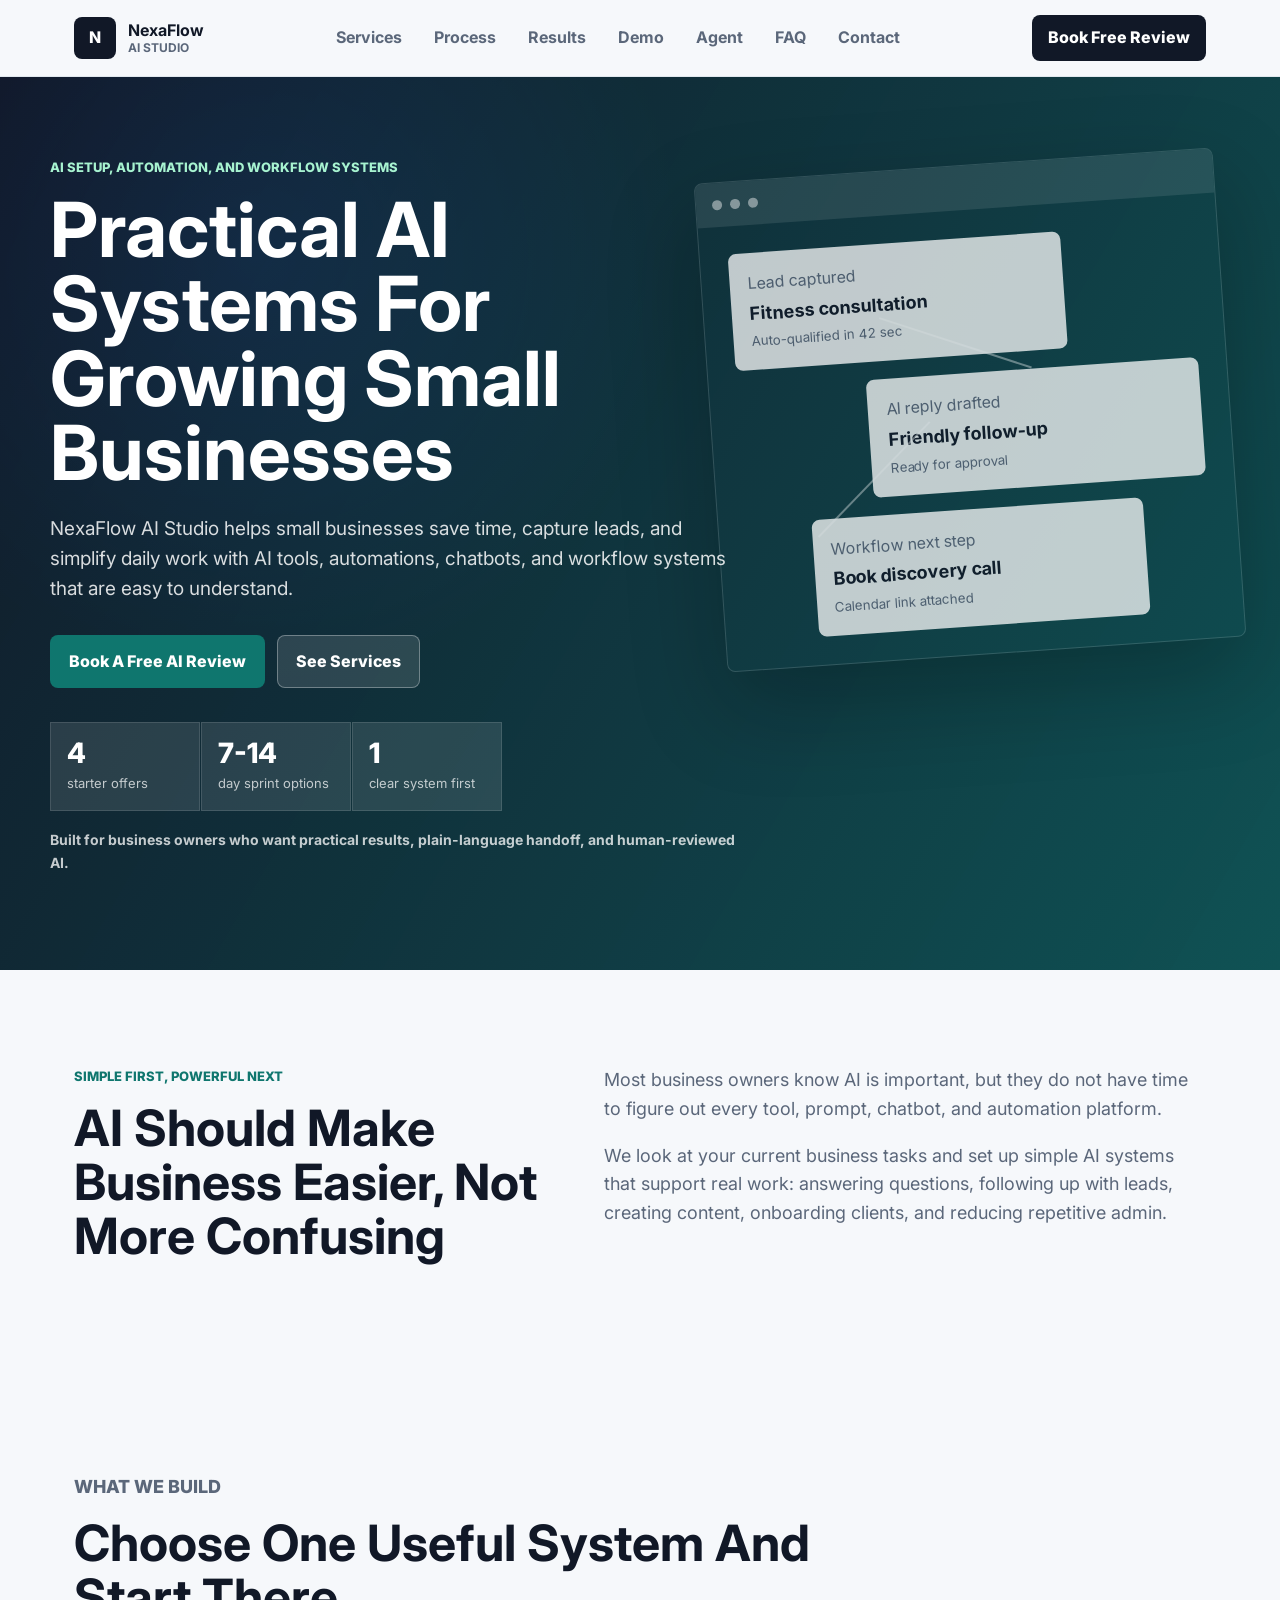
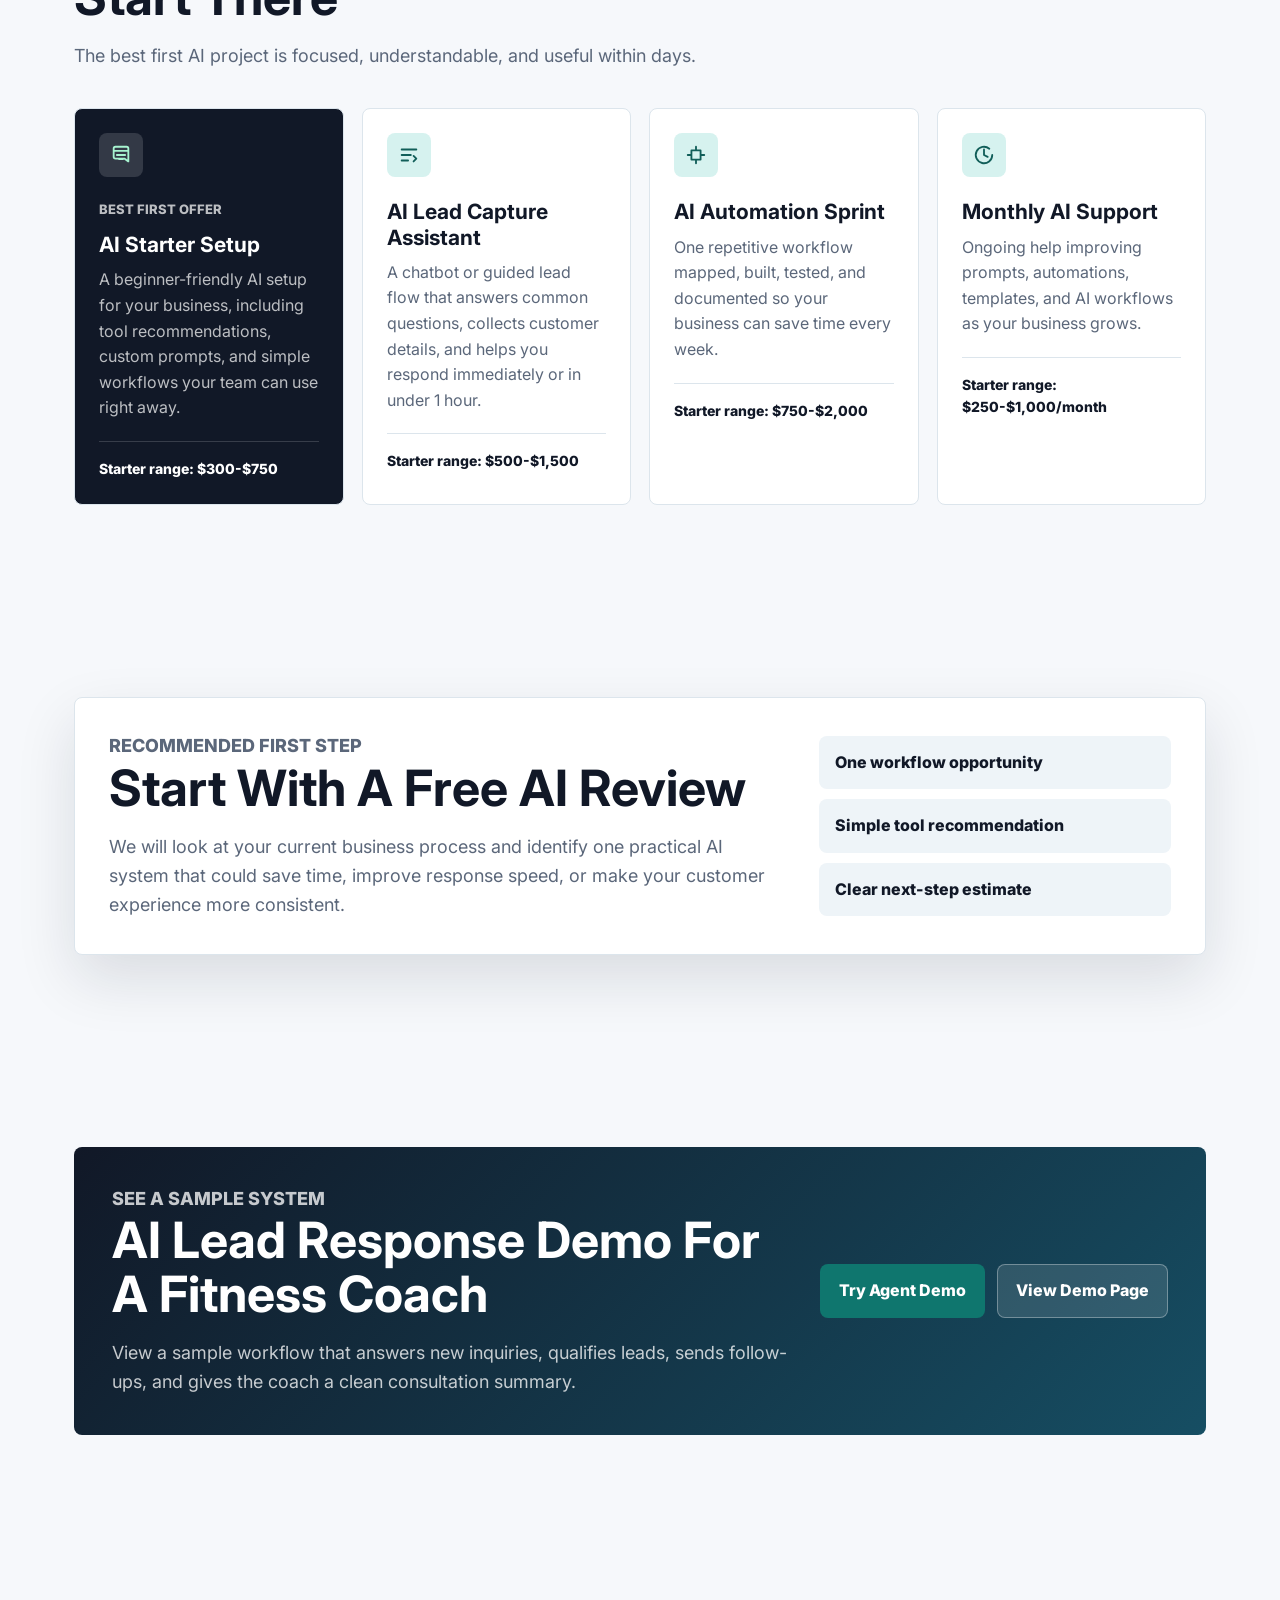
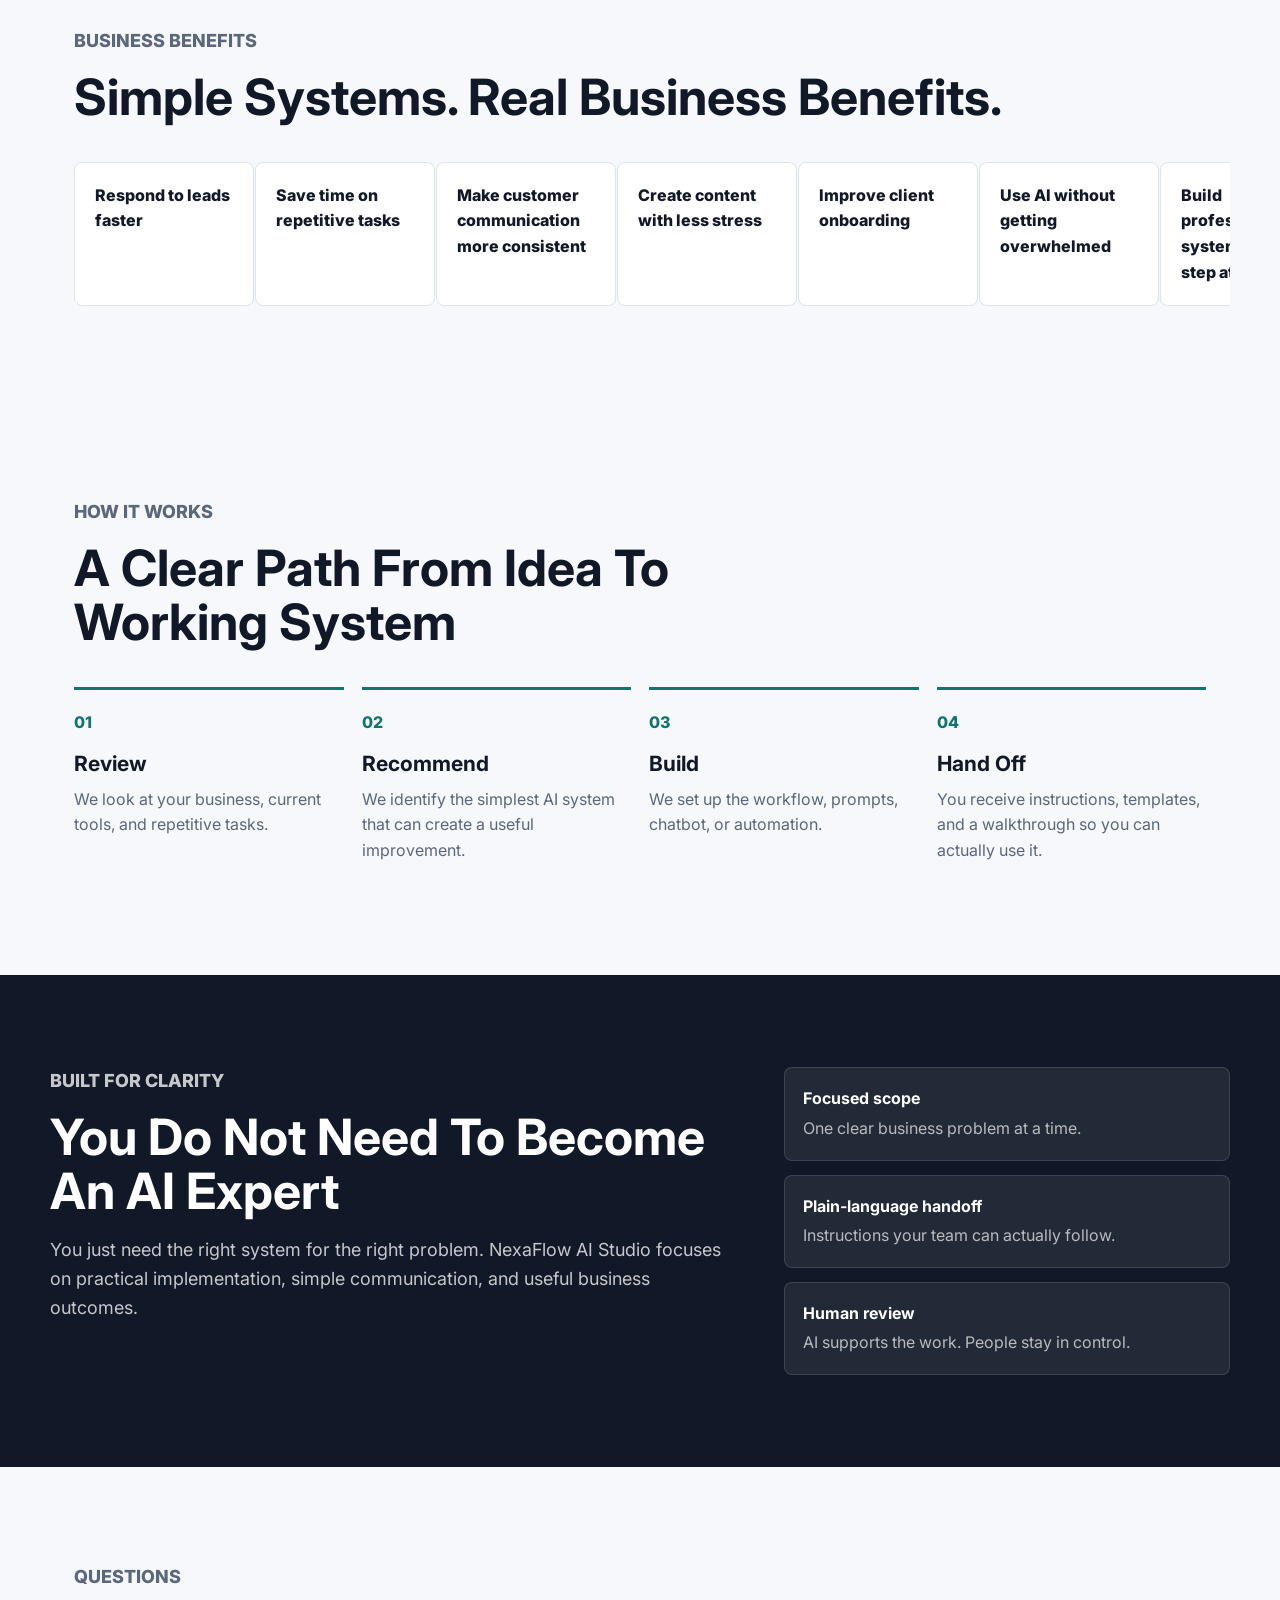
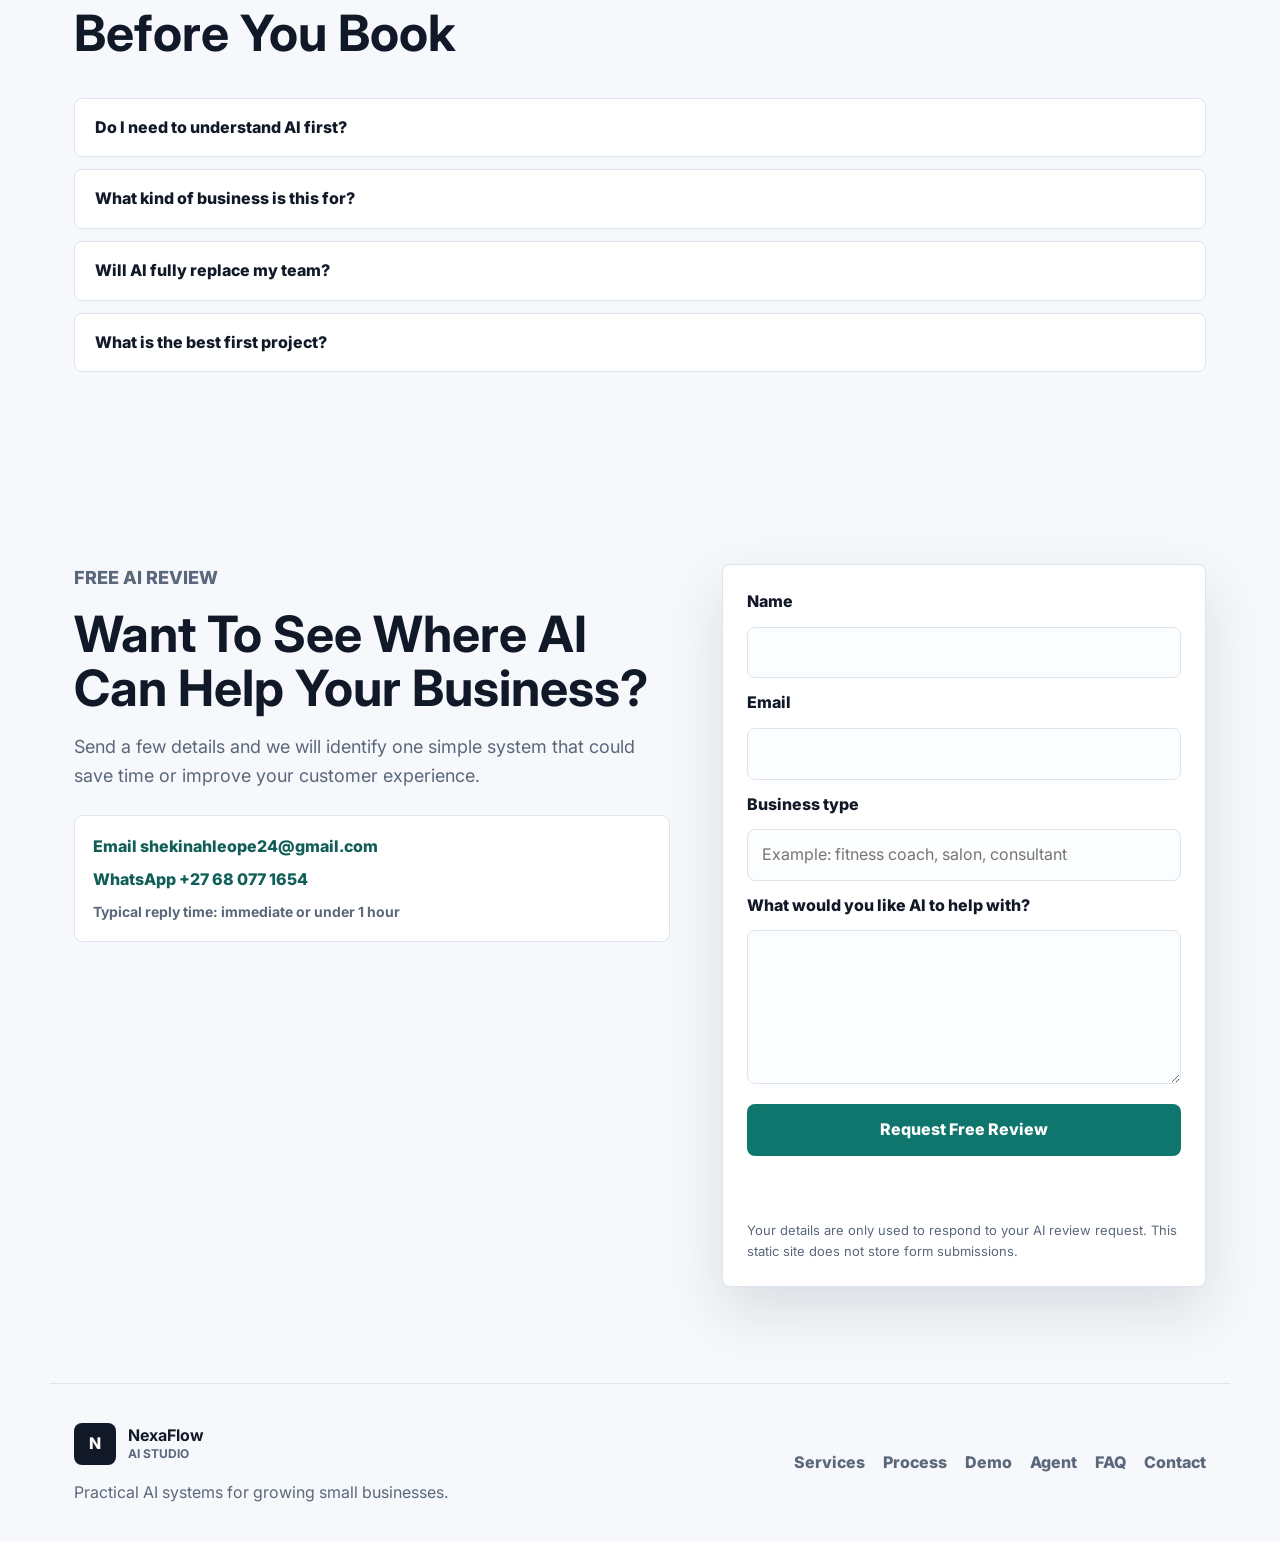
==== commit f603c692: "Update response time promise" ====
--- a/index.html
+++ b/index.html
@@ -176,7 +176,7 @@
             <h3>AI Lead Capture Assistant</h3>
             <p>
               A chatbot or guided lead flow that answers common questions, collects customer details, and helps you
-              follow up faster.
+              respond immediately or in under 1 hour.
             </p>
             <p class="price-line">Starter range: $500-$1,500</p>
           </article>
@@ -357,7 +357,7 @@
             <a href="https://wa.me/27680771654" target="_blank" rel="noopener" data-whatsapp-link>
               WhatsApp +27 68 077 1654
             </a>
-            <span>Typical reply time: 1-2 business days</span>
+            <span>Typical reply time: immediate or under 1 hour</span>
           </div>
         </div>
 
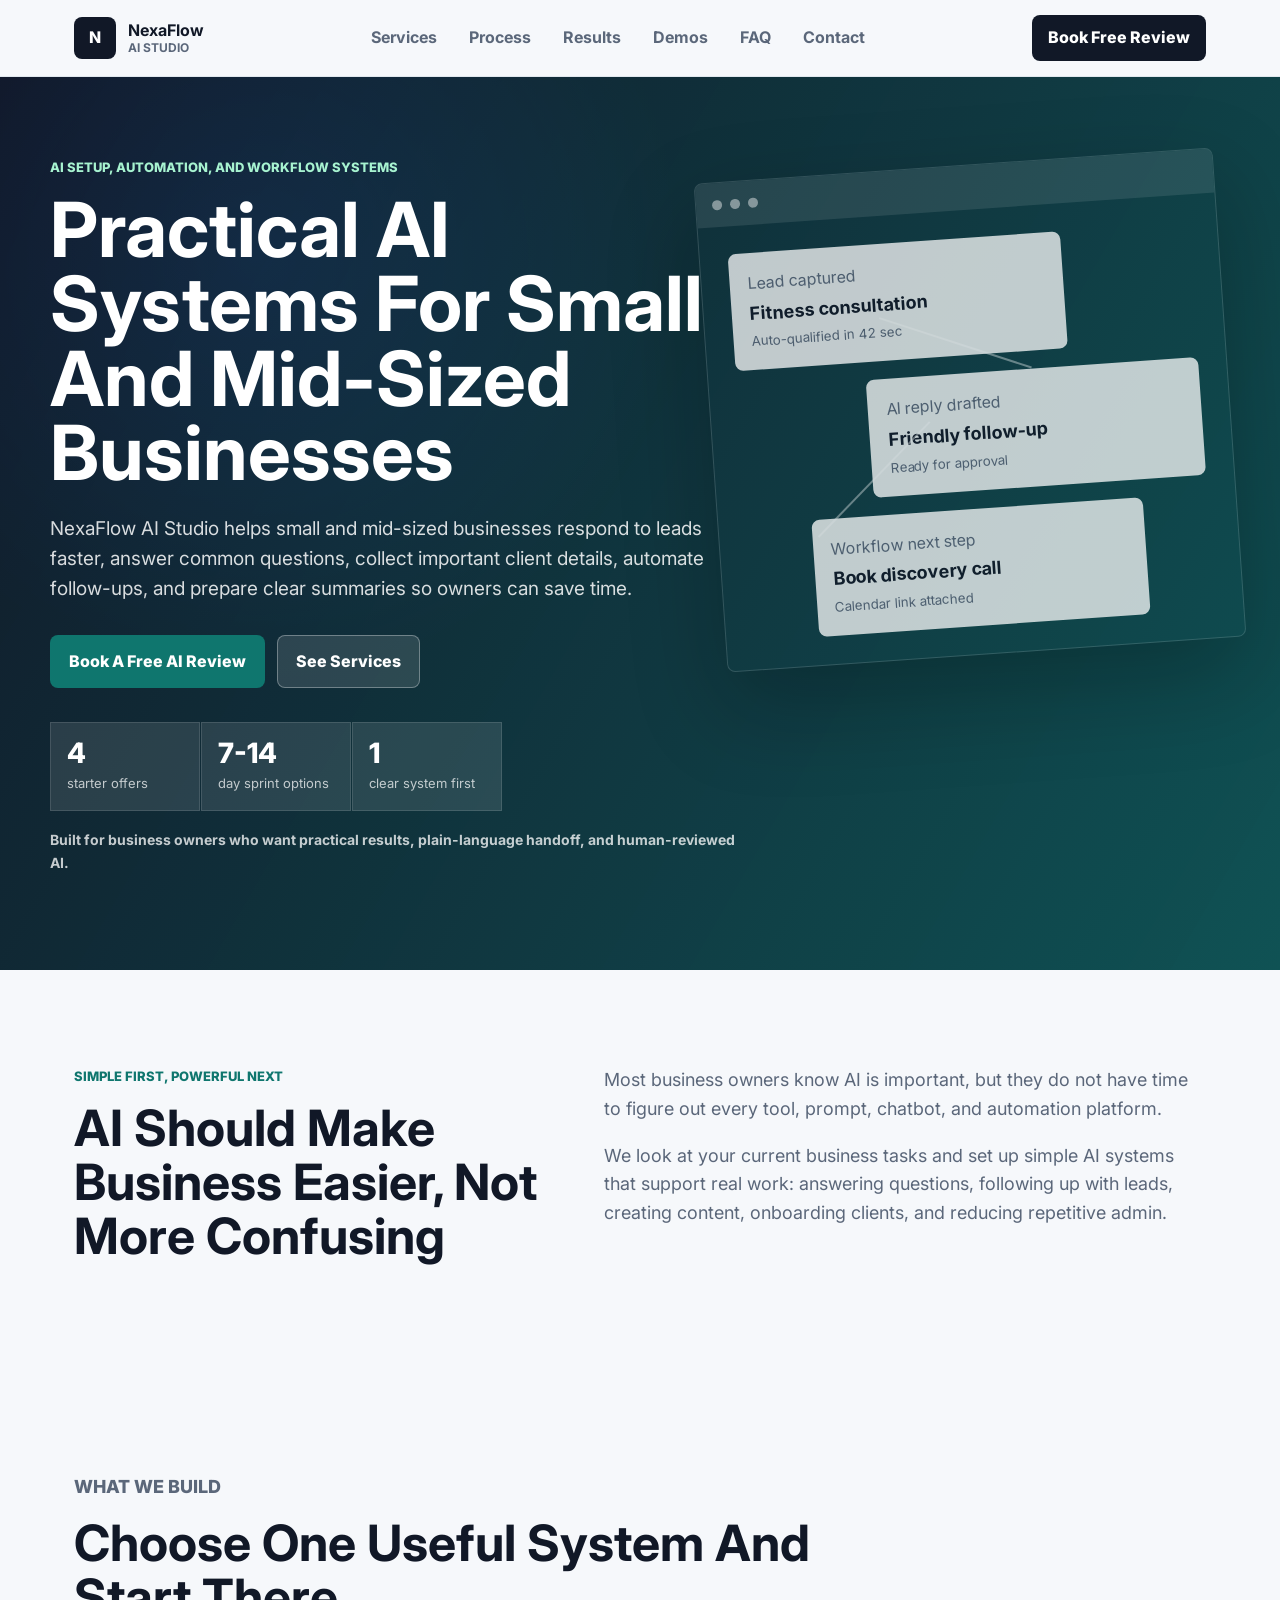
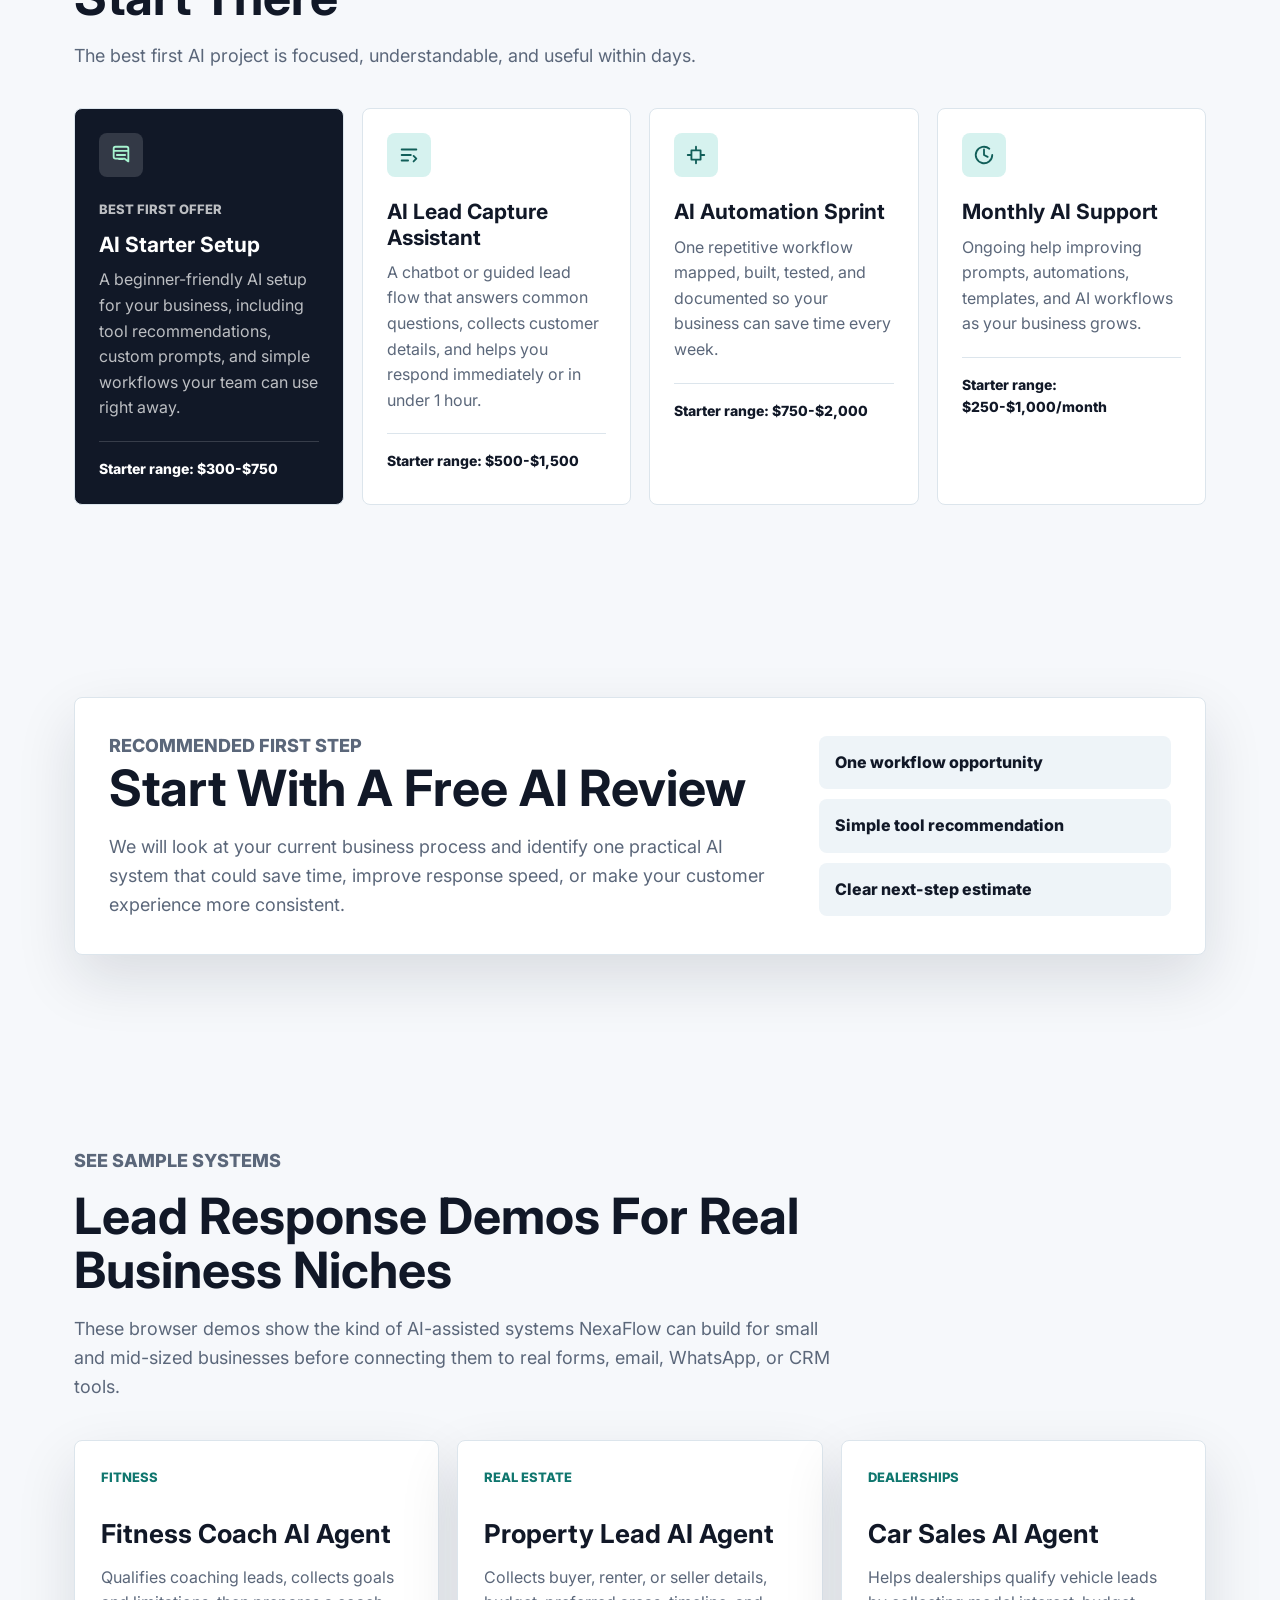
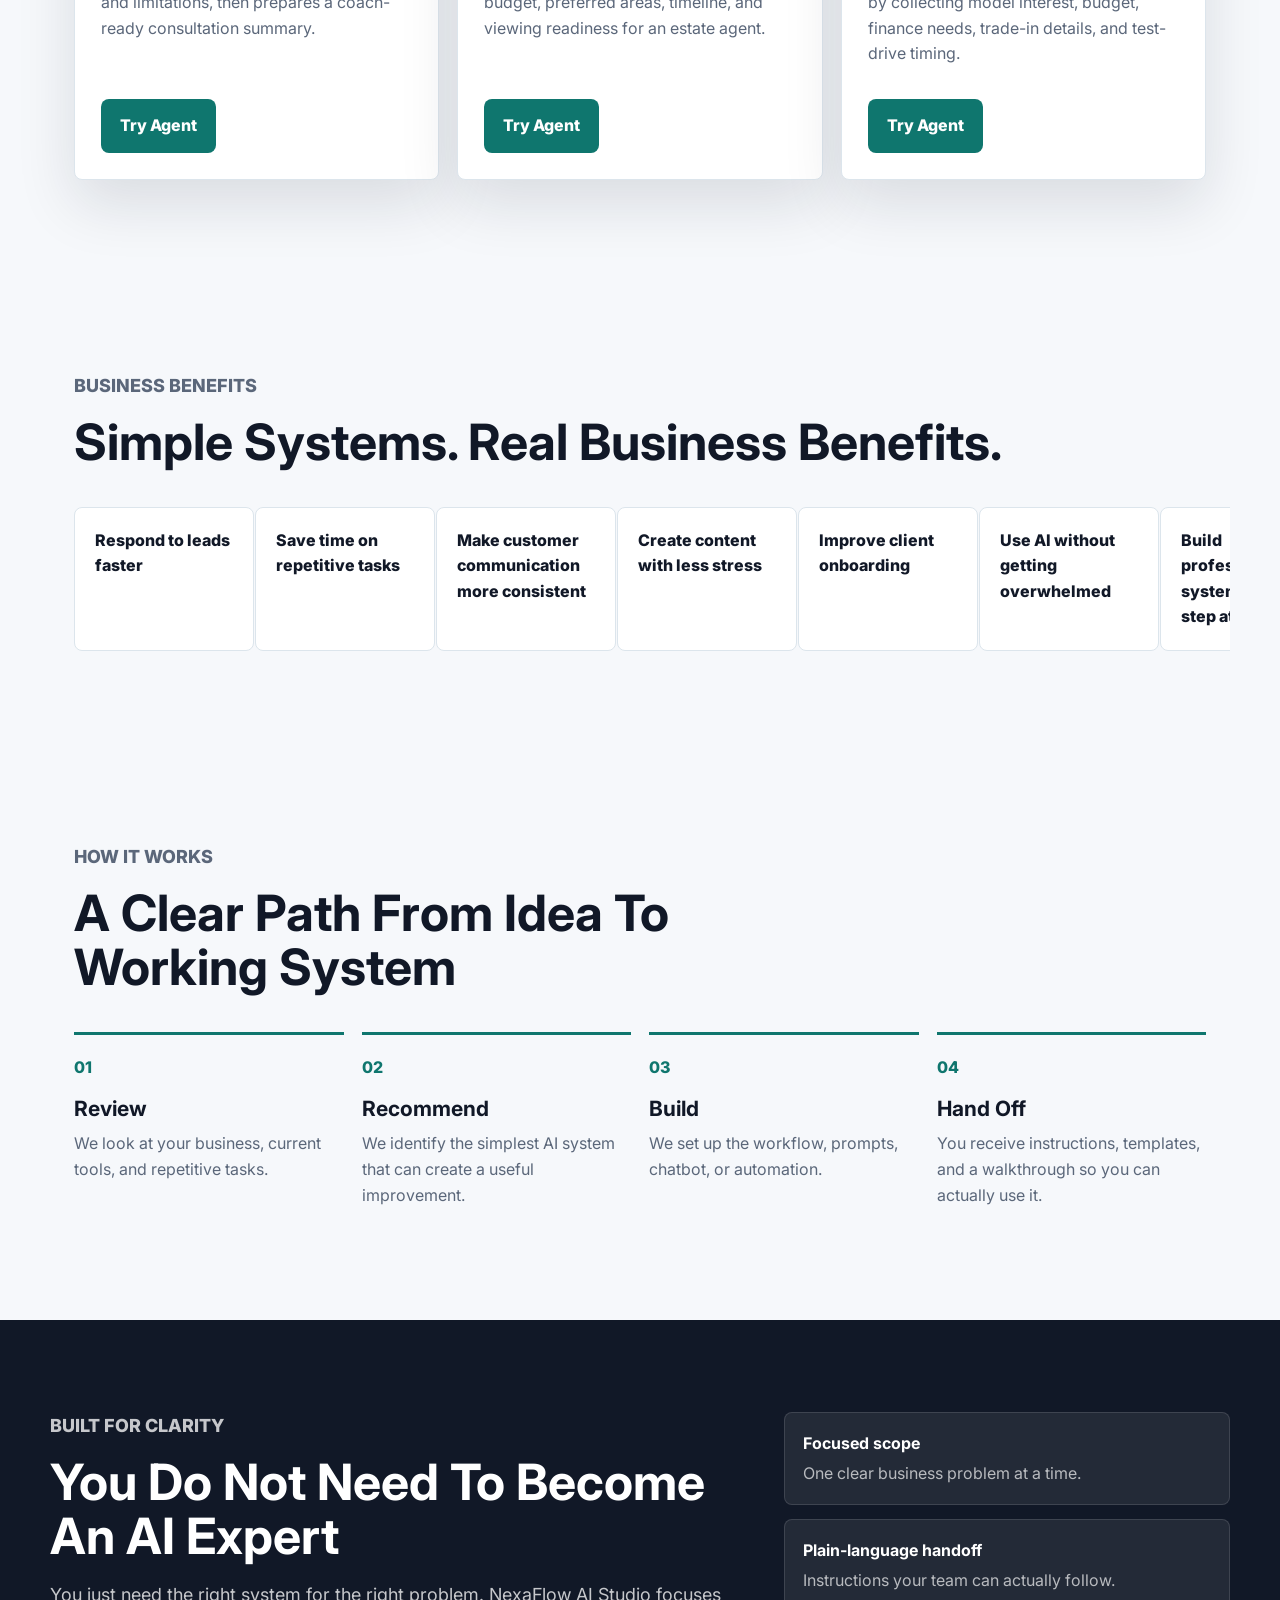
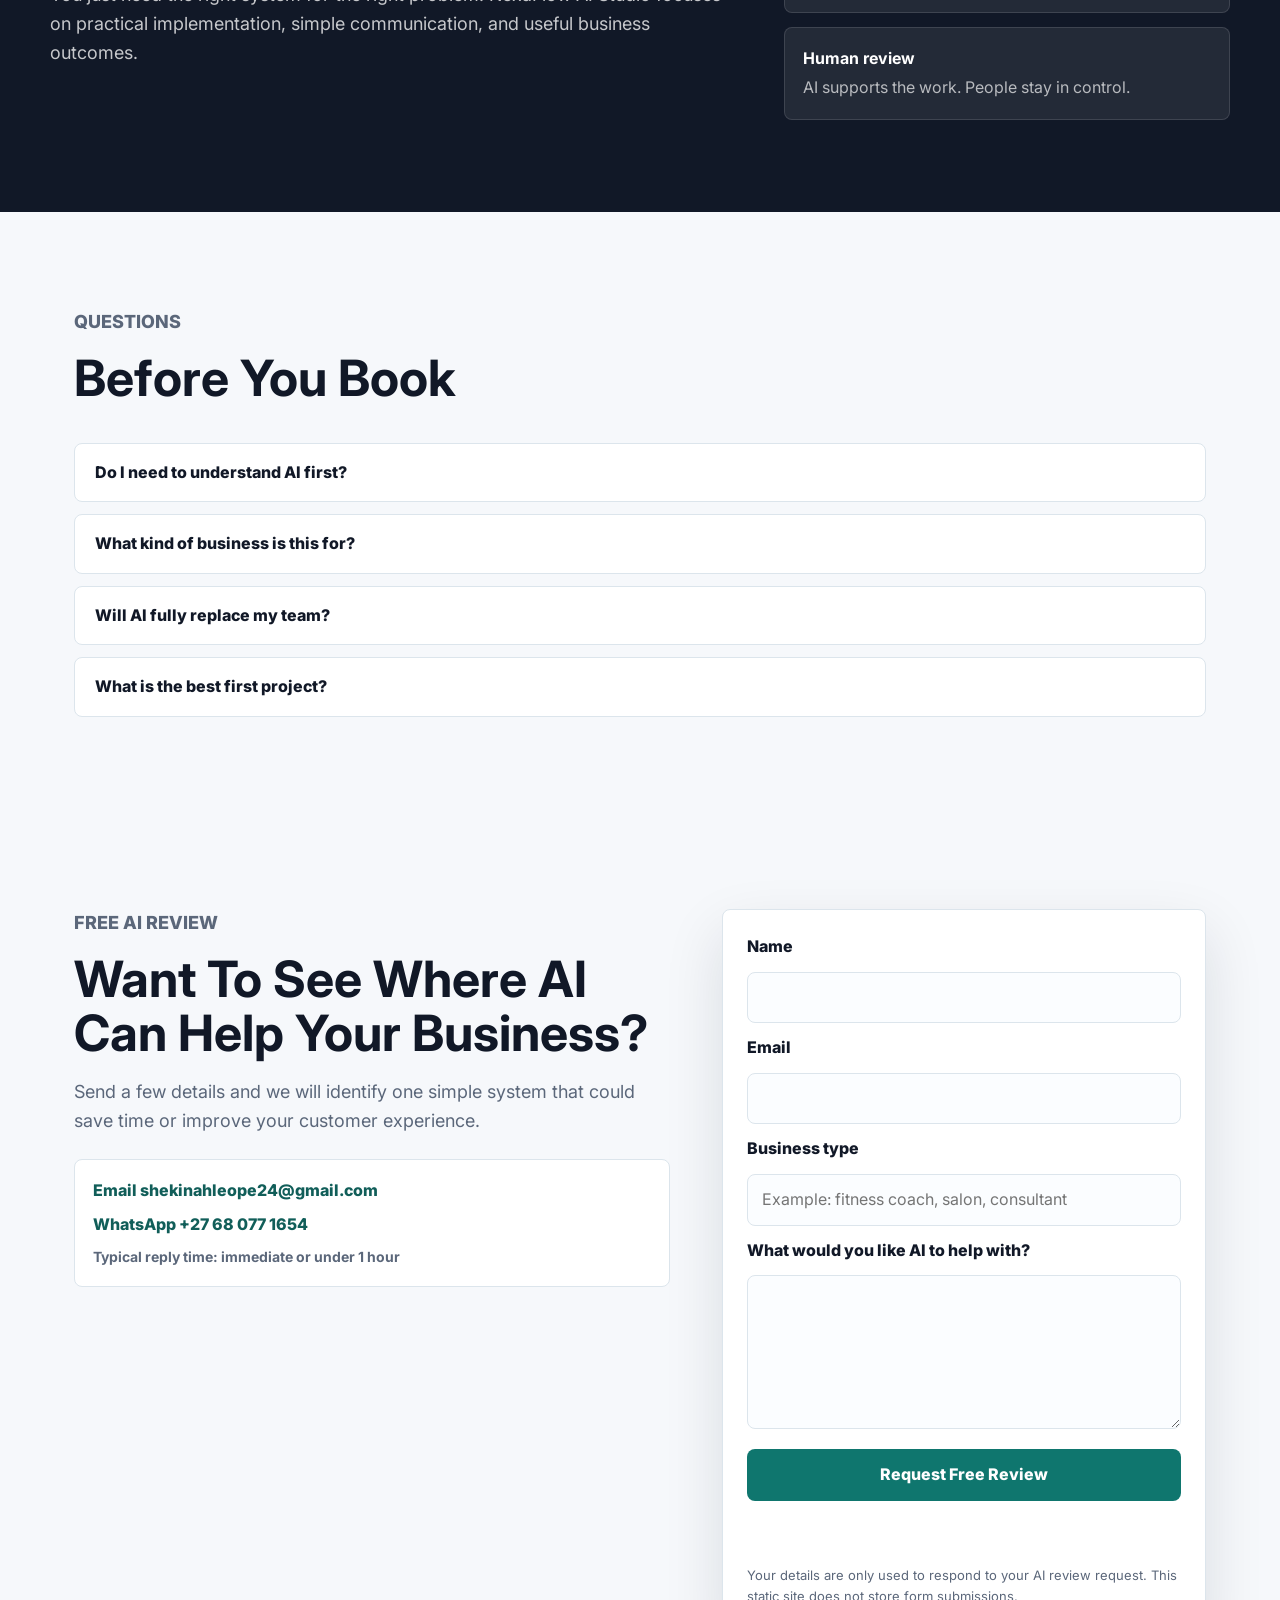
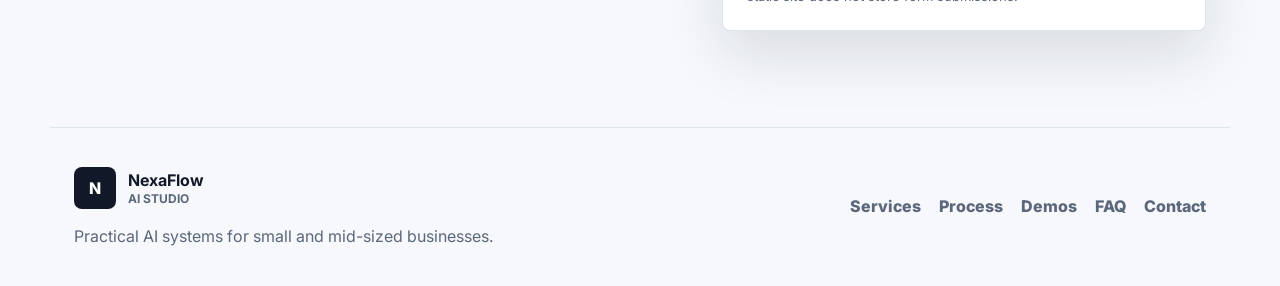
==== commit 13afaa04: "Add real estate and car sales demos" ====
--- a/index.html
+++ b/index.html
@@ -5,19 +5,19 @@
     <meta name="viewport" content="width=device-width, initial-scale=1">
     <meta
       name="description"
-      content="NexaFlow AI Studio helps small businesses save time, capture leads, and simplify daily work with practical AI setup, automations, chatbots, and workflow systems."
+      content="NexaFlow AI Studio helps small and mid-sized businesses respond faster, capture better leads, automate follow-ups, and simplify daily work with practical AI systems."
     >
     <meta name="theme-color" content="#0f766e">
     <meta property="og:type" content="website">
-    <meta property="og:title" content="NexaFlow AI Studio | Practical AI Systems For Small Businesses">
+    <meta property="og:title" content="NexaFlow AI Studio | Practical AI Systems For Small And Mid-Sized Businesses">
     <meta
       property="og:description"
-      content="Simple AI setup, automations, chatbots, and workflow systems for growing small businesses."
+      content="Simple AI lead systems, automations, chatbots, and workflow support for small and mid-sized businesses."
     >
     <meta property="og:url" content="https://fxlegend-dev.github.io/nexaflowstudios/">
     <meta property="og:site_name" content="NexaFlow AI Studio">
     <link rel="canonical" href="https://fxlegend-dev.github.io/nexaflowstudios/">
-    <title>NexaFlow AI Studio | Practical AI Systems For Small Businesses</title>
+    <title>NexaFlow AI Studio | Practical AI Systems For Small And Mid-Sized Businesses</title>
     <link rel="icon" href="assets/favicon.svg" type="image/svg+xml">
     <link rel="preconnect" href="https://fonts.googleapis.com">
     <link rel="preconnect" href="https://fonts.gstatic.com" crossorigin>
@@ -51,8 +51,7 @@
           <a href="#services">Services</a>
           <a href="#process">Process</a>
           <a href="#results">Results</a>
-          <a href="fitness-coach-lead-demo.html">Demo</a>
-          <a href="fitness-coach-agent-demo.html">Agent</a>
+          <a href="#demos">Demos</a>
           <a href="#faq">FAQ</a>
           <a href="#contact">Contact</a>
         </div>
@@ -94,10 +93,10 @@
 
         <div class="hero-content">
           <p class="eyebrow">AI setup, automation, and workflow systems</p>
-          <h1 id="heroTitle">Practical AI Systems For Growing Small Businesses</h1>
+          <h1 id="heroTitle">Practical AI Systems For Small And Mid-Sized Businesses</h1>
           <p class="hero-copy">
-            NexaFlow AI Studio helps small businesses save time, capture leads, and simplify daily work with AI tools,
-            automations, chatbots, and workflow systems that are easy to understand.
+            NexaFlow AI Studio helps small and mid-sized businesses respond to leads faster, answer common questions,
+            collect important client details, automate follow-ups, and prepare clear summaries so owners can save time.
           </p>
           <div class="hero-actions">
             <a class="button primary" href="#contact">Book A Free AI Review</a>
@@ -227,20 +226,53 @@
         </div>
       </section>
 
-      <section class="section demo-preview-section" aria-labelledby="demoPreviewTitle">
-        <div class="demo-preview-panel">
-          <div>
-            <p class="eyebrow">See a sample system</p>
-            <h2 id="demoPreviewTitle">AI Lead Response Demo For A Fitness Coach</h2>
-            <p>
-              View a sample workflow that answers new inquiries, qualifies leads, sends follow-ups, and gives the coach
-              a clean consultation summary.
-            </p>
-          </div>
-          <div class="demo-preview-actions">
-            <a class="button primary" href="fitness-coach-agent-demo.html">Try Agent Demo</a>
-            <a class="button secondary dark-secondary" href="fitness-coach-lead-demo.html">View Demo Page</a>
-          </div>
+      <section class="section demo-preview-section" id="demos" aria-labelledby="demoPreviewTitle">
+        <div class="section-heading">
+          <p class="eyebrow">See sample systems</p>
+          <h2 id="demoPreviewTitle">Lead Response Demos For Real Business Niches</h2>
+          <p>
+            These browser demos show the kind of AI-assisted systems NexaFlow can build for small and mid-sized
+            businesses before connecting them to real forms, email, WhatsApp, or CRM tools.
+          </p>
+        </div>
+
+        <div class="demo-card-grid">
+          <article class="demo-card">
+            <p class="eyebrow">Fitness</p>
+            <h3>Fitness Coach AI Agent</h3>
+            <p>
+              Qualifies coaching leads, collects goals and limitations, then prepares a coach-ready consultation
+              summary.
+            </p>
+            <div class="demo-preview-actions">
+              <a class="button primary" href="fitness-coach-agent-demo.html">Try Agent</a>
+              <a class="button secondary" href="fitness-coach-lead-demo.html">View Page</a>
+            </div>
+          </article>
+
+          <article class="demo-card">
+            <p class="eyebrow">Real estate</p>
+            <h3>Property Lead AI Agent</h3>
+            <p>
+              Collects buyer, renter, or seller details, budget, preferred areas, timeline, and viewing readiness for
+              an estate agent.
+            </p>
+            <div class="demo-preview-actions">
+              <a class="button primary" href="real-estate-agent-demo.html">Try Agent</a>
+            </div>
+          </article>
+
+          <article class="demo-card">
+            <p class="eyebrow">Dealerships</p>
+            <h3>Car Sales AI Agent</h3>
+            <p>
+              Helps dealerships qualify vehicle leads by collecting model interest, budget, finance needs, trade-in
+              details, and test-drive timing.
+            </p>
+            <div class="demo-preview-actions">
+              <a class="button primary" href="car-sales-agent-demo.html">Try Agent</a>
+            </div>
+          </article>
         </div>
       </section>
 
@@ -331,7 +363,10 @@
           </details>
           <details>
             <summary>What kind of business is this for?</summary>
-            <p>It is best for small service businesses, local companies, solo founders, coaches, consultants, and creators.</p>
+            <p>
+              It is best for small-to-mid-sized service businesses, local companies, coaches, consultants, real estate
+              teams, dealerships, agencies, and growing owner-led companies.
+            </p>
           </details>
           <details>
             <summary>Will AI fully replace my team?</summary>
@@ -393,13 +428,12 @@
             <small>AI Studio</small>
           </span>
         </a>
-        <p>Practical AI systems for growing small businesses.</p>
+        <p>Practical AI systems for small and mid-sized businesses.</p>
       </div>
       <div class="footer-links">
         <a href="#services">Services</a>
         <a href="#process">Process</a>
-        <a href="fitness-coach-lead-demo.html">Demo</a>
-        <a href="fitness-coach-agent-demo.html">Agent</a>
+        <a href="#demos">Demos</a>
         <a href="#faq">FAQ</a>
         <a href="#contact">Contact</a>
       </div>
@@ -414,8 +448,8 @@
         "url": "https://fxlegend-dev.github.io/nexaflowstudios/",
         "email": "shekinahleope24@gmail.com",
         "telephone": "+27680771654",
-        "description": "Practical AI setup, automations, chatbots, and workflow systems for growing small businesses.",
-        "areaServed": "Small businesses",
+        "description": "Practical AI lead systems, automations, chatbots, and workflow systems for small and mid-sized businesses.",
+        "areaServed": "Small and mid-sized businesses",
         "serviceType": ["AI setup", "AI automation", "AI chatbot setup", "Workflow systems"]
       }
     </script>
--- a/styles.css
+++ b/styles.css
@@ -601,6 +601,38 @@
   justify-content: flex-end;
 }
 
+.demo-card-grid {
+  display: grid;
+  gap: 18px;
+  grid-template-columns: repeat(3, minmax(0, 1fr));
+}
+
+.demo-card {
+  background: var(--surface);
+  border: 1px solid var(--line);
+  border-radius: 8px;
+  box-shadow: var(--shadow);
+  display: grid;
+  gap: 16px;
+  grid-template-rows: auto auto 1fr auto;
+  min-height: 340px;
+  padding: 26px;
+}
+
+.demo-card h3 {
+  font-size: 26px;
+  margin-bottom: 0;
+}
+
+.demo-card p:not(.eyebrow) {
+  color: var(--muted);
+  margin-bottom: 0;
+}
+
+.demo-card .demo-preview-actions {
+  justify-content: flex-start;
+}
+
 .results-section {
   max-width: none;
   padding-left: 0;
@@ -1286,6 +1318,7 @@
   .service-grid,
   .timeline,
   .followup-grid,
+  .demo-card-grid,
   .deliverable-grid {
     grid-template-columns: repeat(2, minmax(0, 1fr));
   }
@@ -1356,6 +1389,7 @@
   .service-grid,
   .timeline,
   .followup-grid,
+  .demo-card-grid,
   .deliverable-grid {
     grid-template-columns: 1fr;
   }
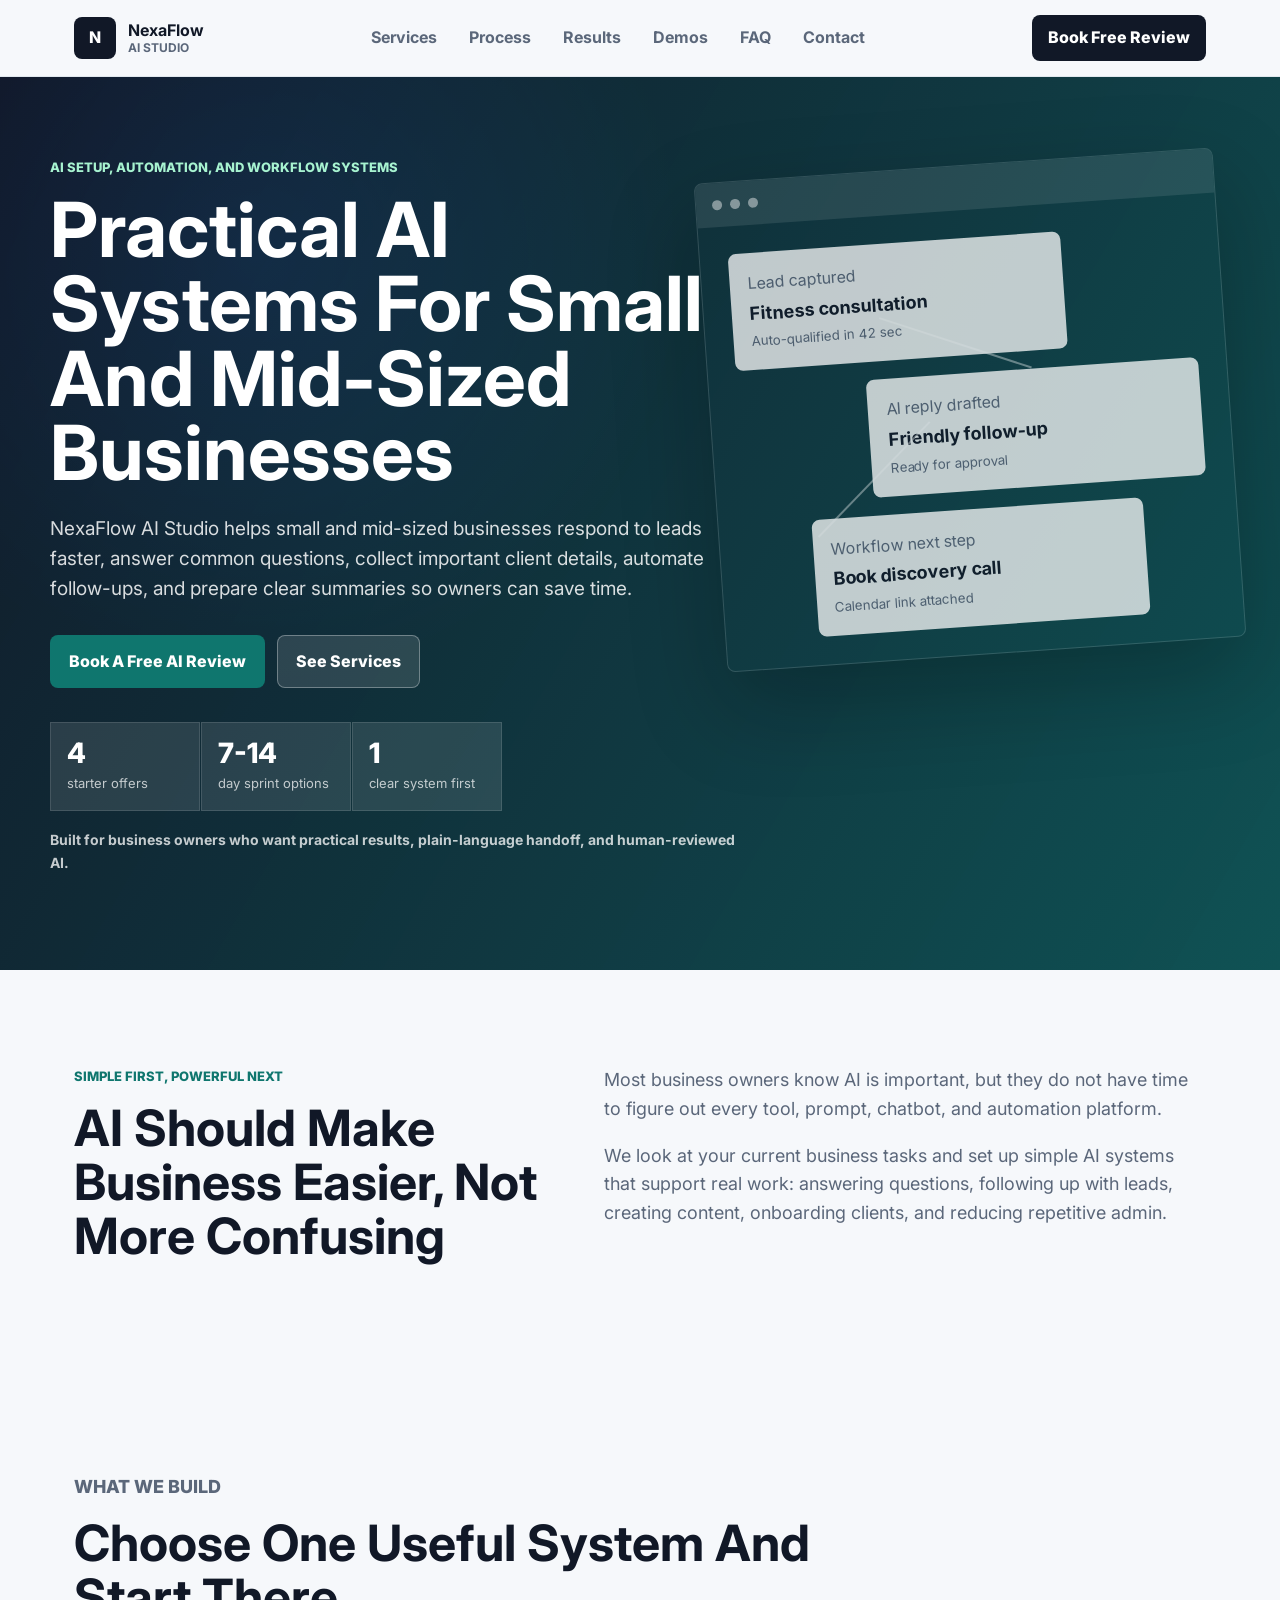
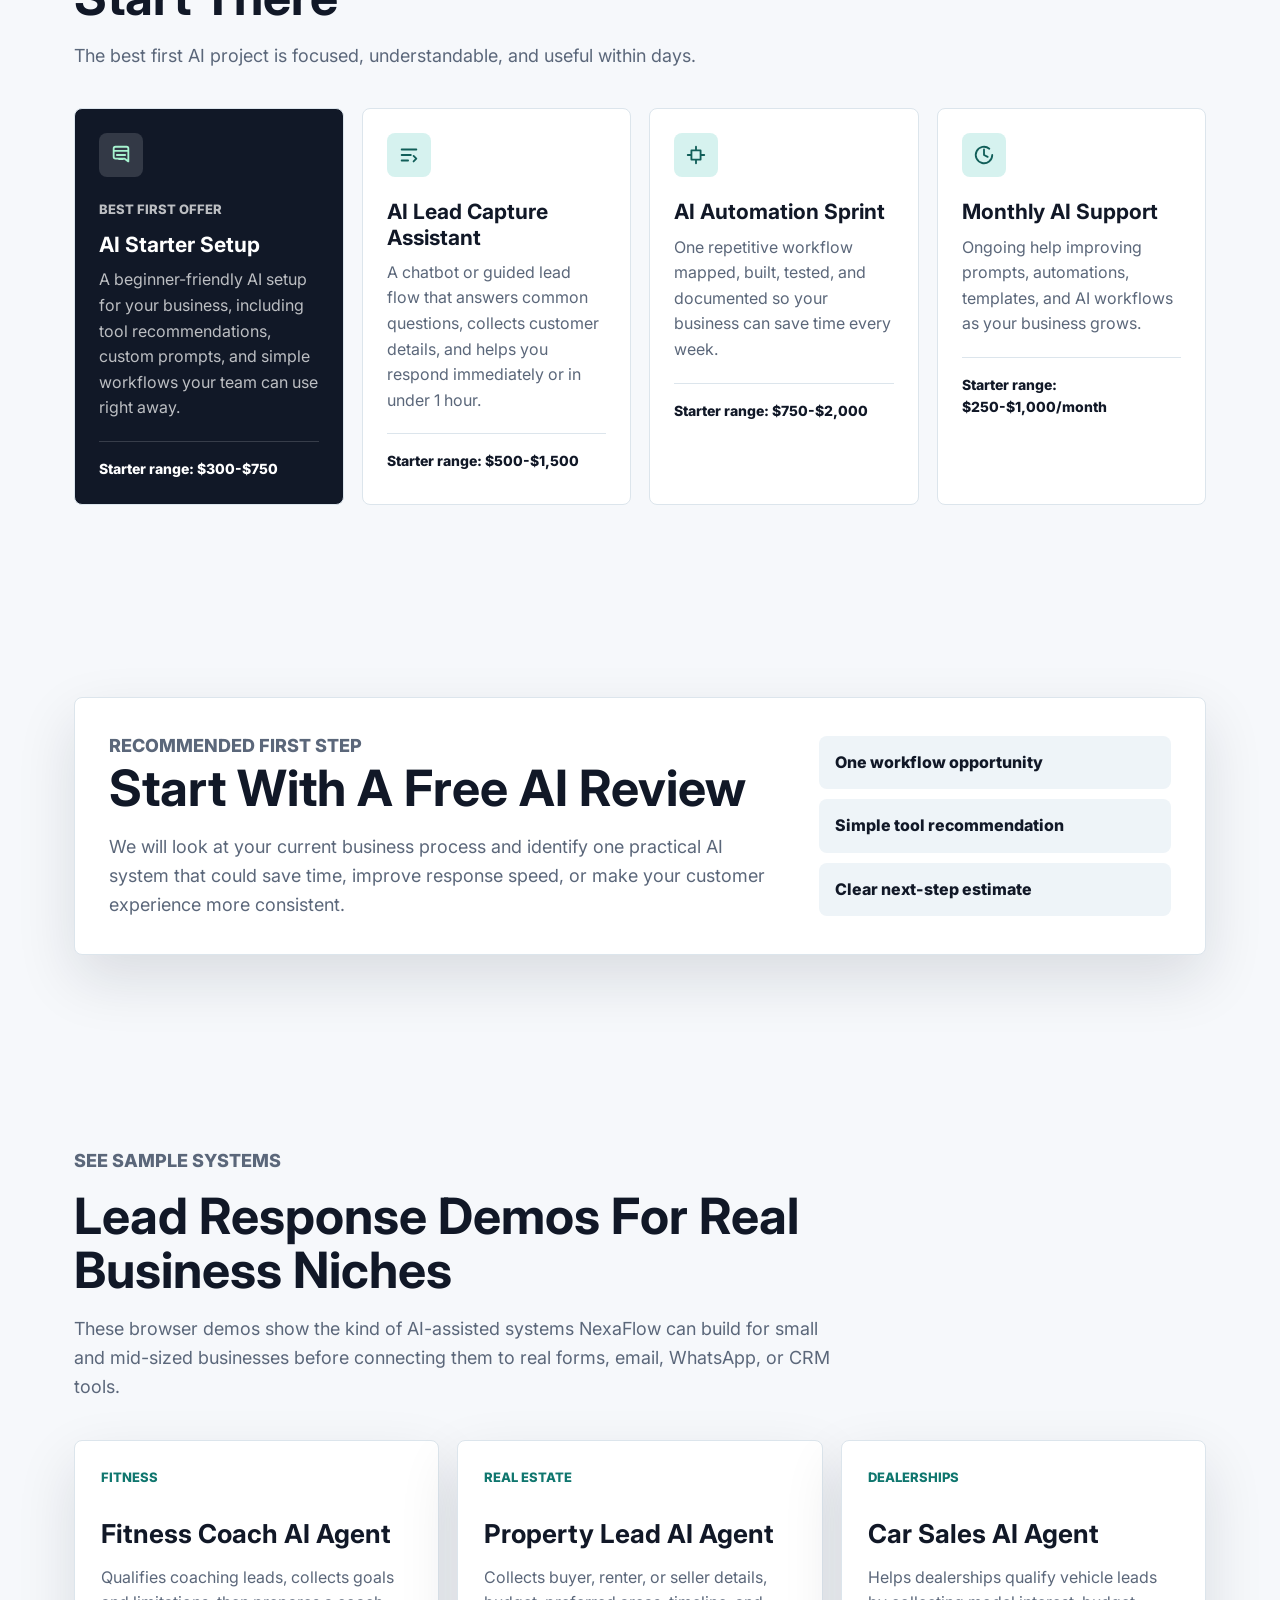
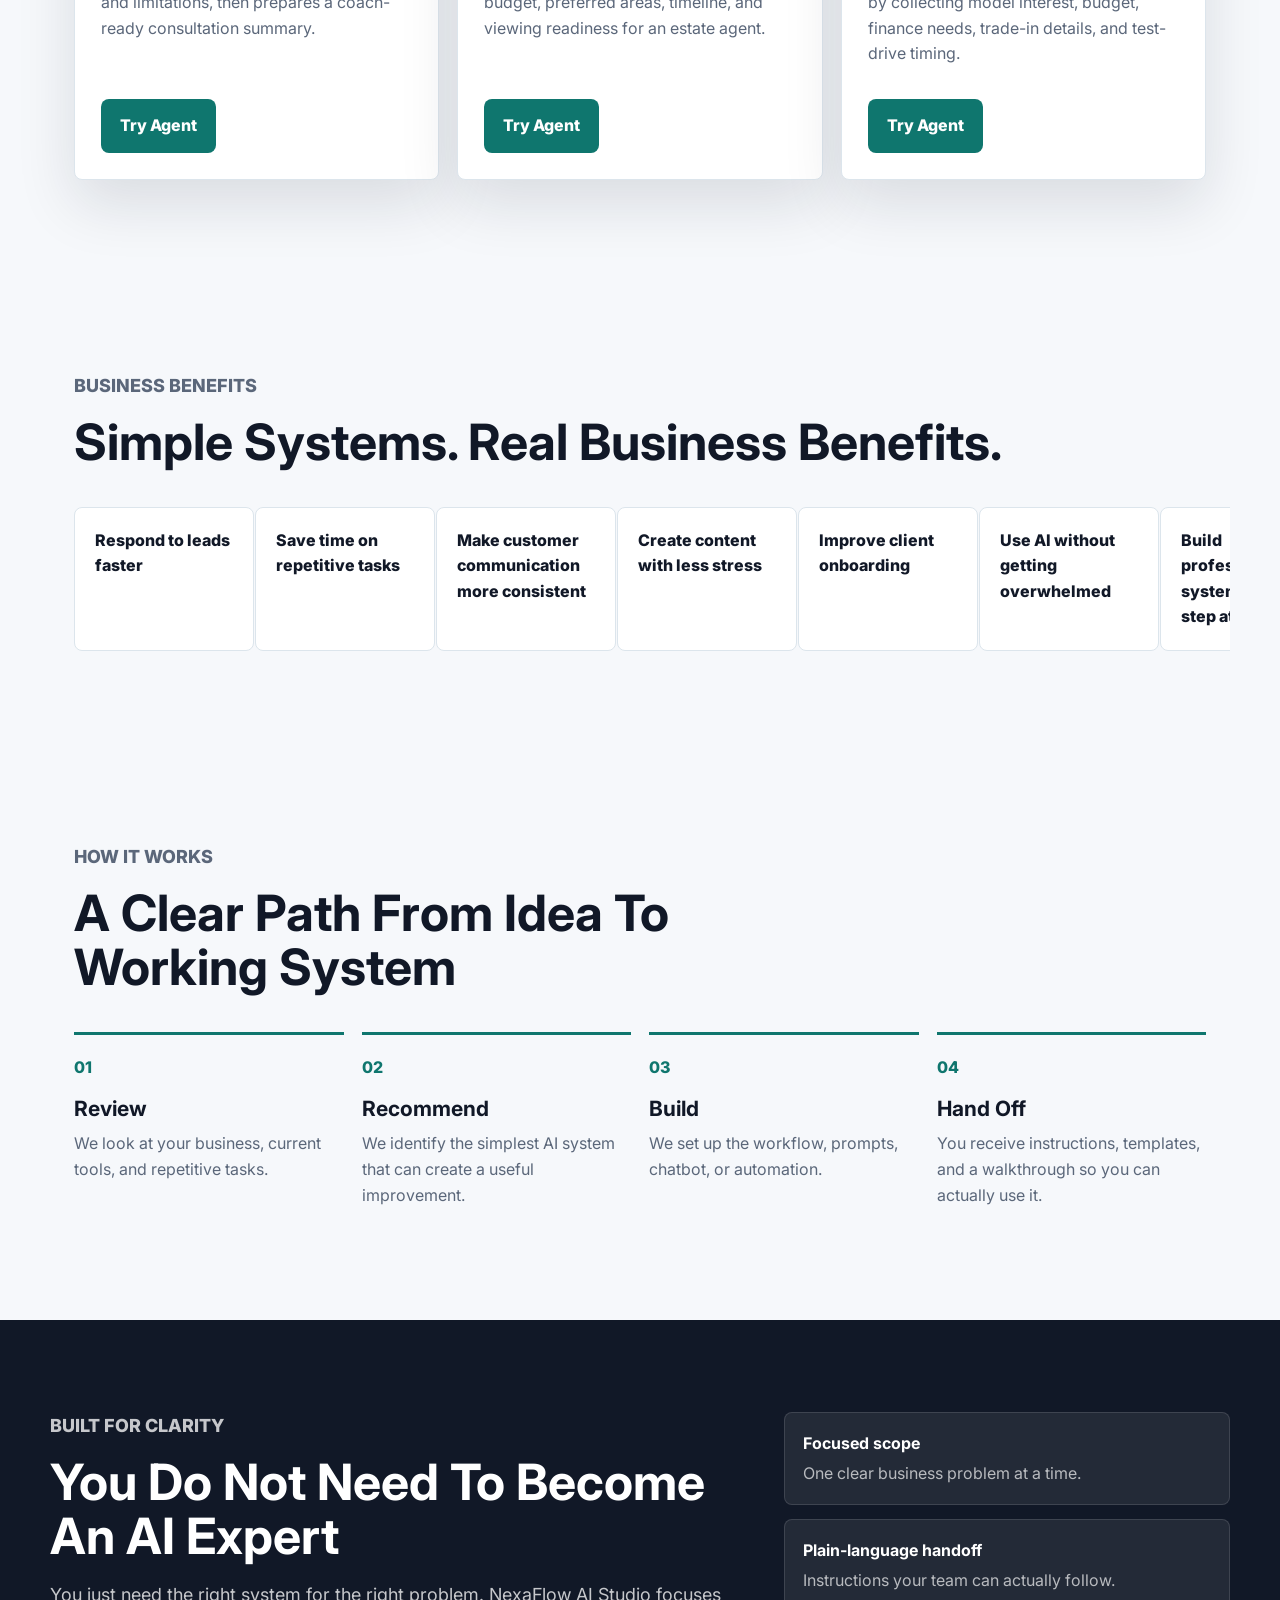
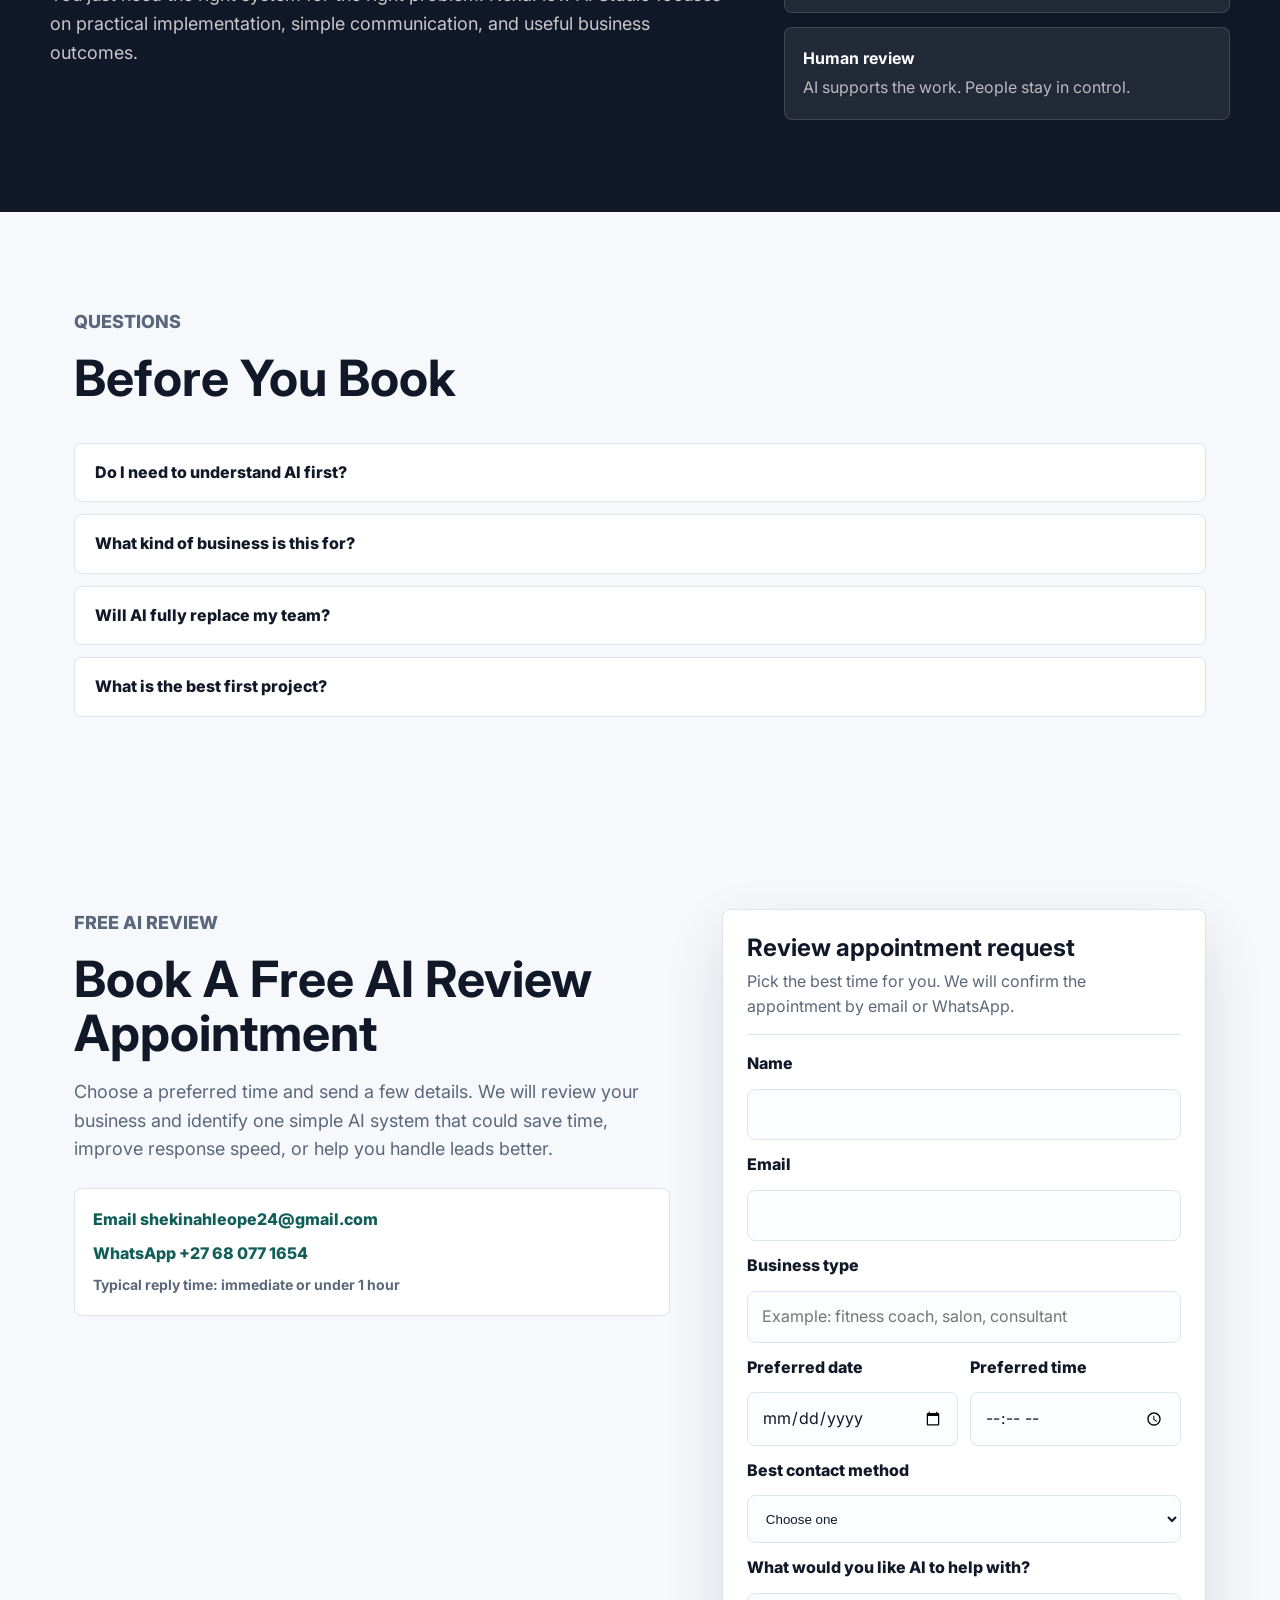
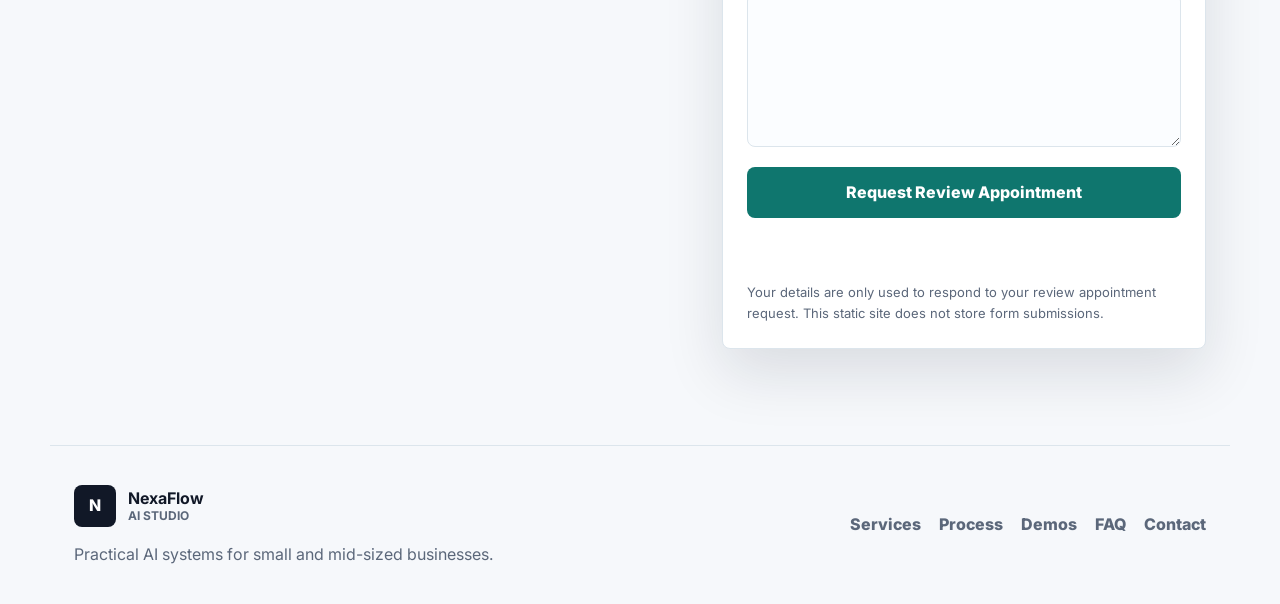
==== commit 95c76aca: "Add review appointment booking form" ====
--- a/index.html
+++ b/index.html
@@ -382,10 +382,10 @@
       <section class="section contact-section" id="contact" aria-labelledby="contactTitle">
         <div class="contact-copy">
           <p class="eyebrow">Free AI review</p>
-          <h2 id="contactTitle">Want To See Where AI Can Help Your Business?</h2>
+          <h2 id="contactTitle">Book A Free AI Review Appointment</h2>
           <p>
-            Send a few details and we will identify one simple system that could save time or improve your customer
-            experience.
+            Choose a preferred time and send a few details. We will review your business and identify one simple AI
+            system that could save time, improve response speed, or help you handle leads better.
           </p>
           <div class="contact-methods">
             <a href="mailto:shekinahleope24@gmail.com" data-contact-email-link>Email shekinahleope24@gmail.com</a>
@@ -397,6 +397,11 @@
         </div>
 
         <form class="contact-form" data-contact-form>
+          <div class="form-heading">
+            <h3>Review appointment request</h3>
+            <p>Pick the best time for you. We will confirm the appointment by email or WhatsApp.</p>
+          </div>
+
           <label for="name">Name</label>
           <input id="name" name="name" type="text" autocomplete="name" required>
 
@@ -406,14 +411,34 @@
           <label for="business">Business type</label>
           <input id="business" name="business" type="text" placeholder="Example: fitness coach, salon, consultant" required>
 
+          <div class="form-grid">
+            <div>
+              <label for="preferredDate">Preferred date</label>
+              <input id="preferredDate" name="preferredDate" type="date" required>
+            </div>
+            <div>
+              <label for="preferredTime">Preferred time</label>
+              <input id="preferredTime" name="preferredTime" type="time" required>
+            </div>
+          </div>
+
+          <label for="contactMethod">Best contact method</label>
+          <select id="contactMethod" name="contactMethod" required>
+            <option value="">Choose one</option>
+            <option value="WhatsApp">WhatsApp</option>
+            <option value="Email">Email</option>
+            <option value="Phone call">Phone call</option>
+            <option value="Google Meet / Zoom">Google Meet / Zoom</option>
+          </select>
+
           <label for="goal">What would you like AI to help with?</label>
           <textarea id="goal" name="goal" rows="5" required></textarea>
 
-          <button class="button primary form-button" type="submit">Request Free Review</button>
+          <button class="button primary form-button" type="submit">Request Review Appointment</button>
           <p class="form-status" role="status" data-form-status></p>
           <p class="privacy-note">
-            Your details are only used to respond to your AI review request. This static site does not store form
-            submissions.
+            Your details are only used to respond to your review appointment request. This static site does not store
+            form submissions.
           </p>
         </form>
       </section>
--- a/styles.css
+++ b/styles.css
@@ -811,11 +811,39 @@
   padding: 24px;
 }
 
+.form-heading {
+  border-bottom: 1px solid var(--line);
+  margin-bottom: 4px;
+  padding-bottom: 14px;
+}
+
+.form-heading h3 {
+  font-size: 24px;
+  margin-bottom: 6px;
+}
+
+.form-heading p {
+  color: var(--muted);
+  margin: 0;
+}
+
+.form-grid {
+  display: grid;
+  gap: 12px;
+  grid-template-columns: repeat(2, minmax(0, 1fr));
+}
+
+.form-grid > div {
+  display: grid;
+  gap: 12px;
+}
+
 .contact-form label {
   font-weight: 800;
 }
 
 .contact-form input,
+.contact-form select,
 .contact-form textarea {
   background: #fbfdff;
   border: 1px solid var(--line);
@@ -824,6 +852,10 @@
   min-height: 48px;
   padding: 12px 14px;
   resize: vertical;
+}
+
+.contact-form select {
+  cursor: pointer;
 }
 
 .contact-form textarea {
@@ -1430,6 +1462,7 @@
   }
 
   .agent-panel-header,
+  .form-grid,
   .agent-input-row {
     align-items: stretch;
     grid-template-columns: 1fr;
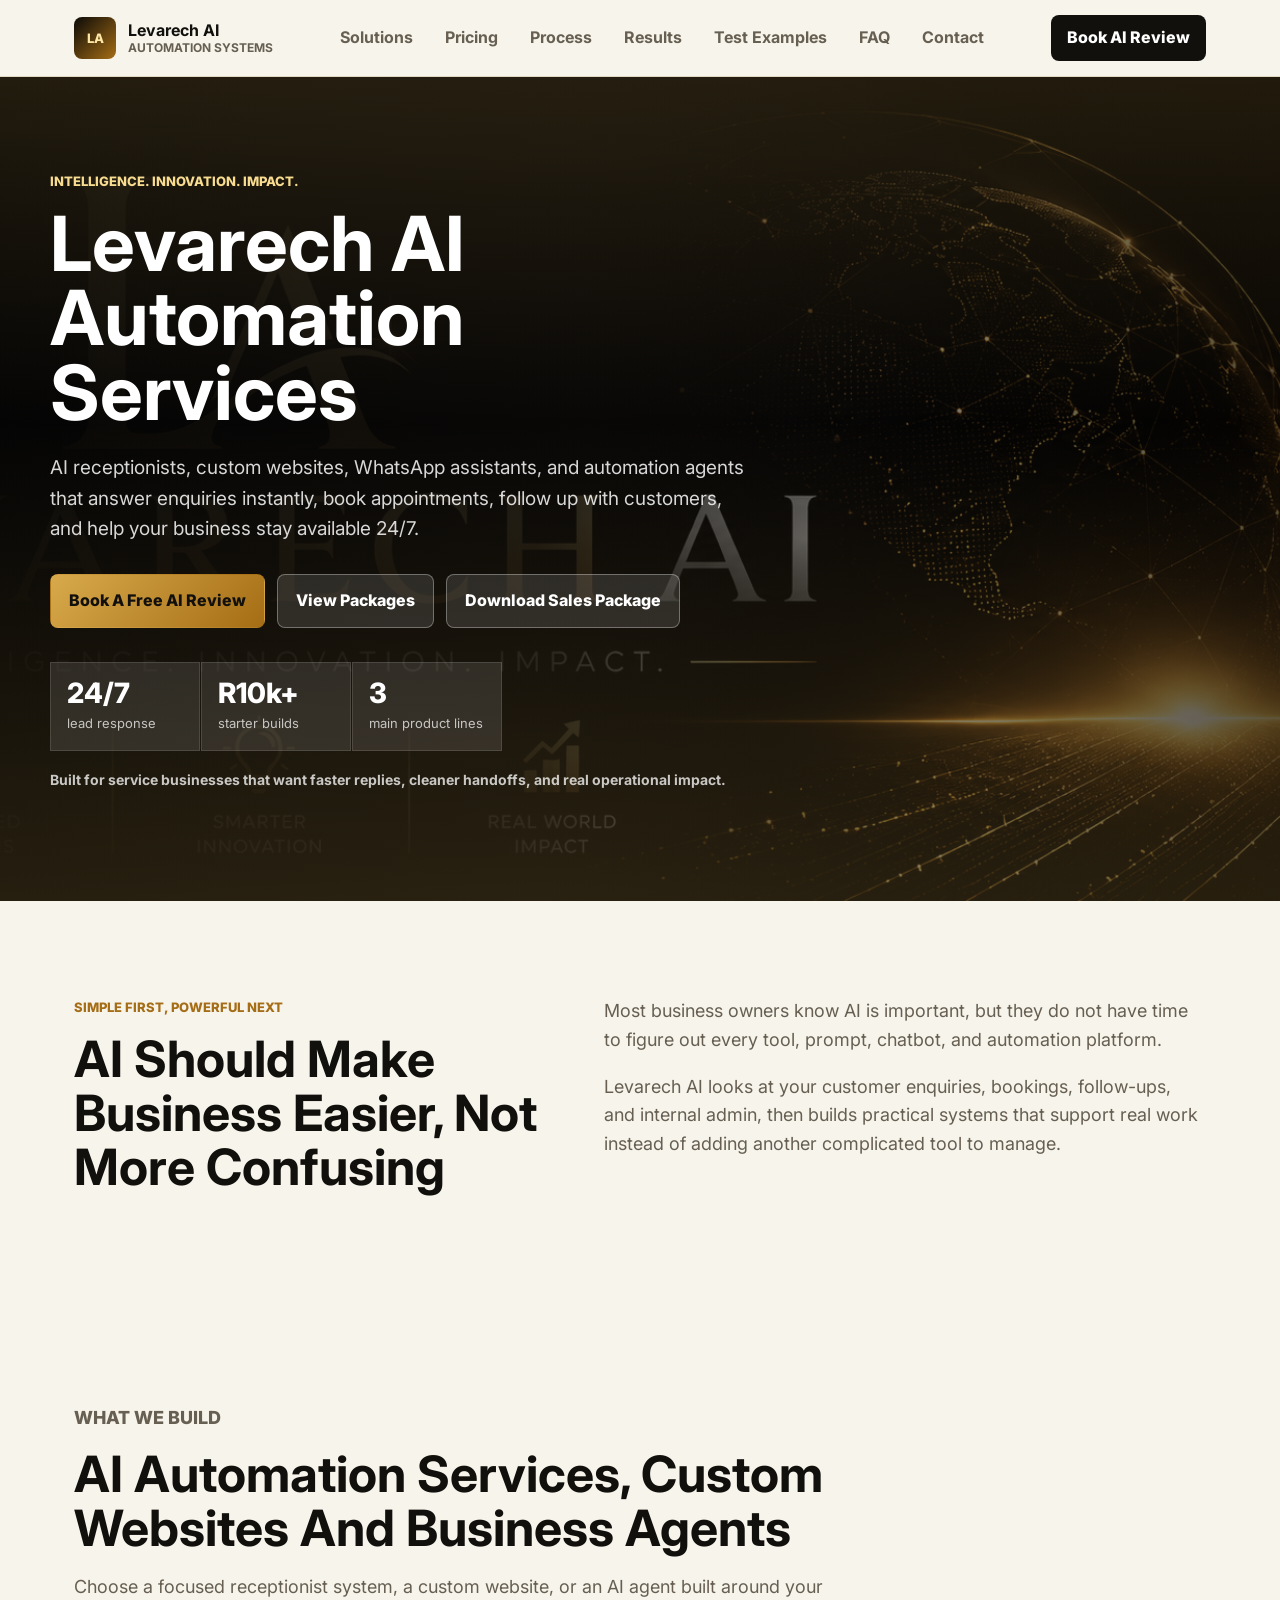
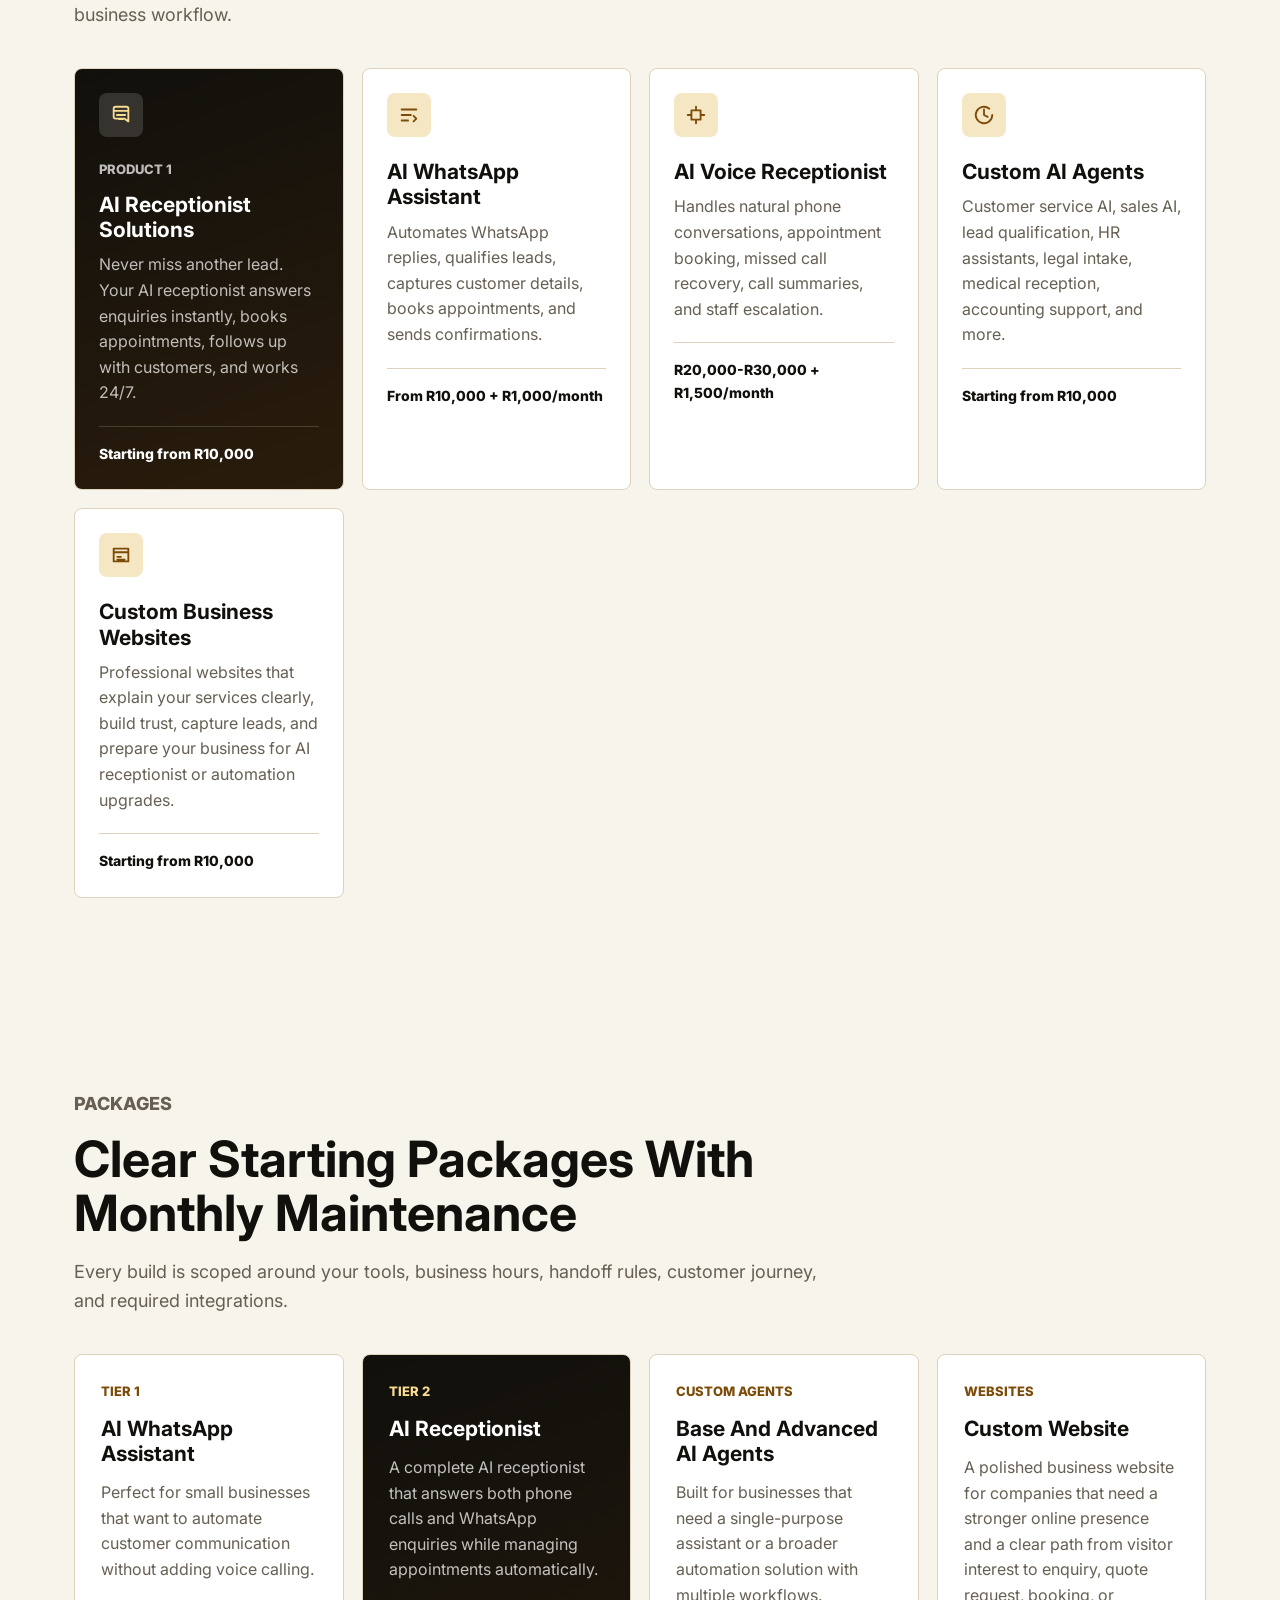
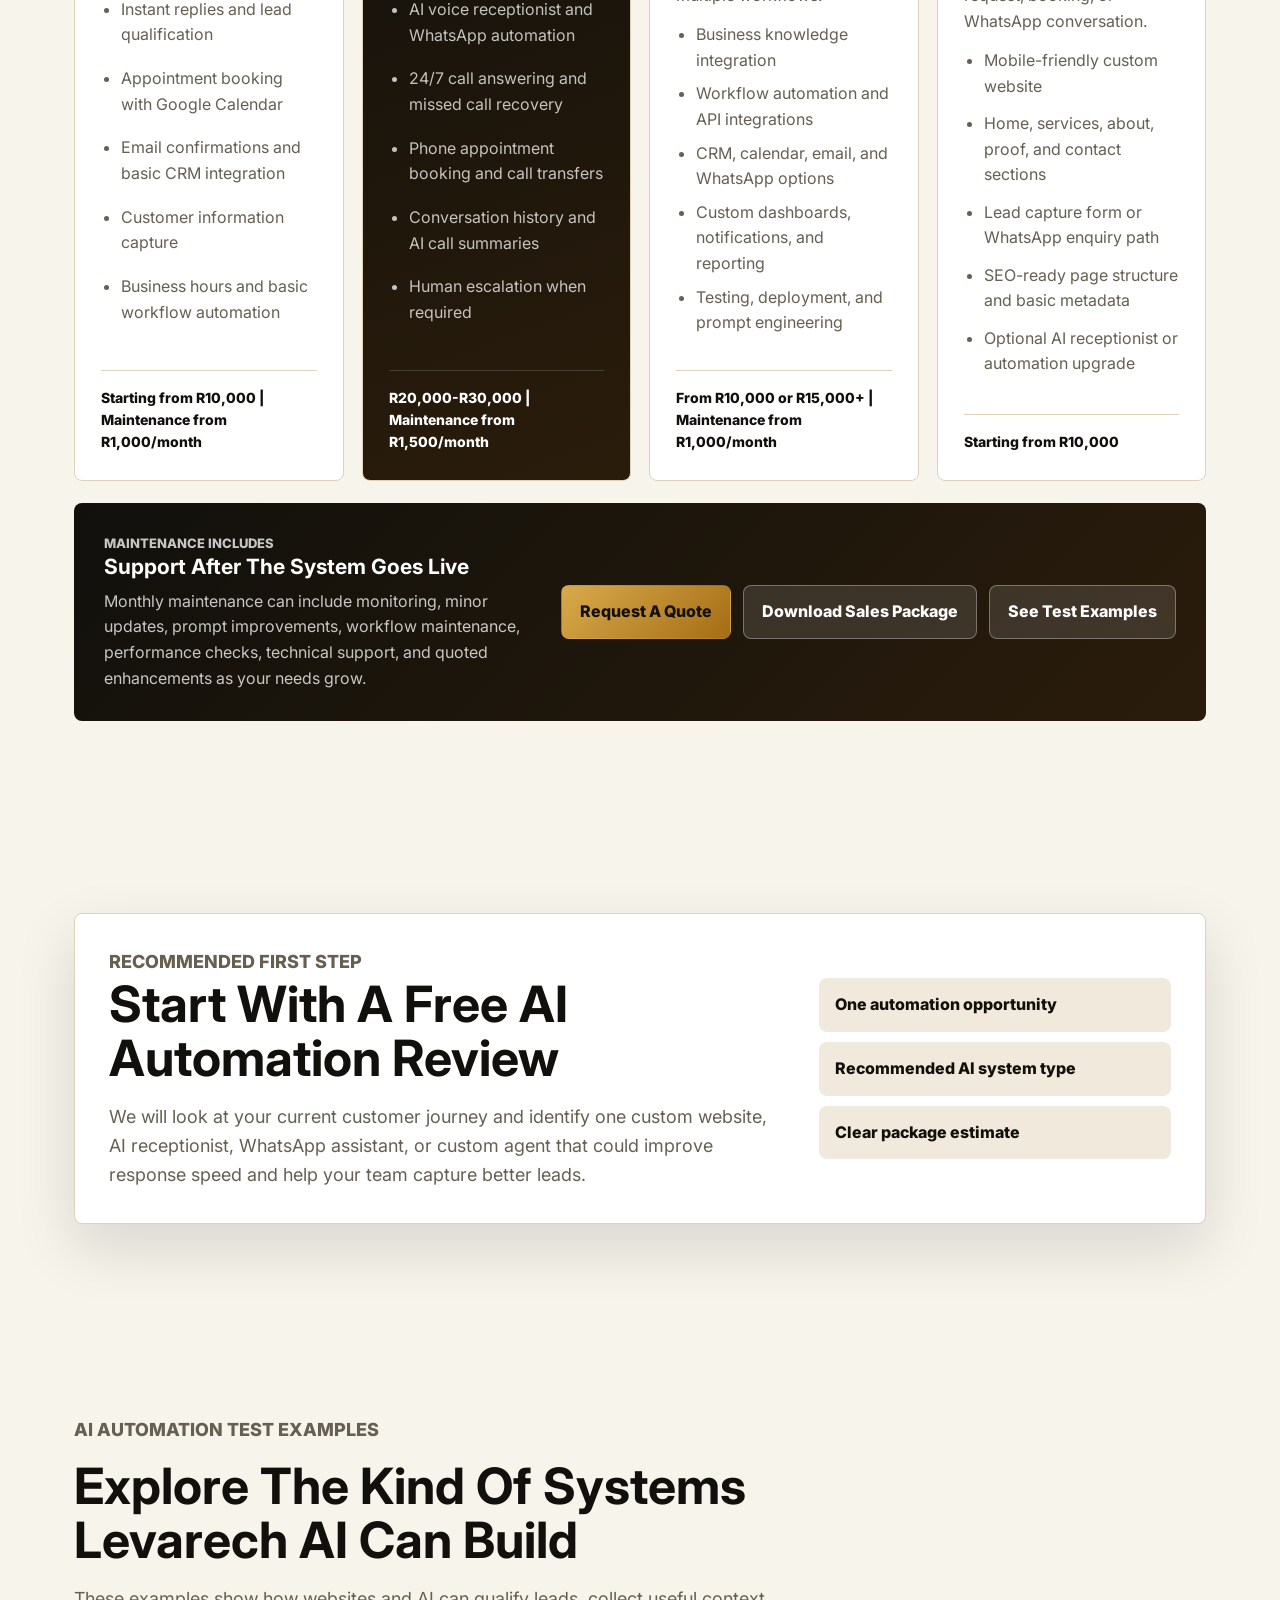
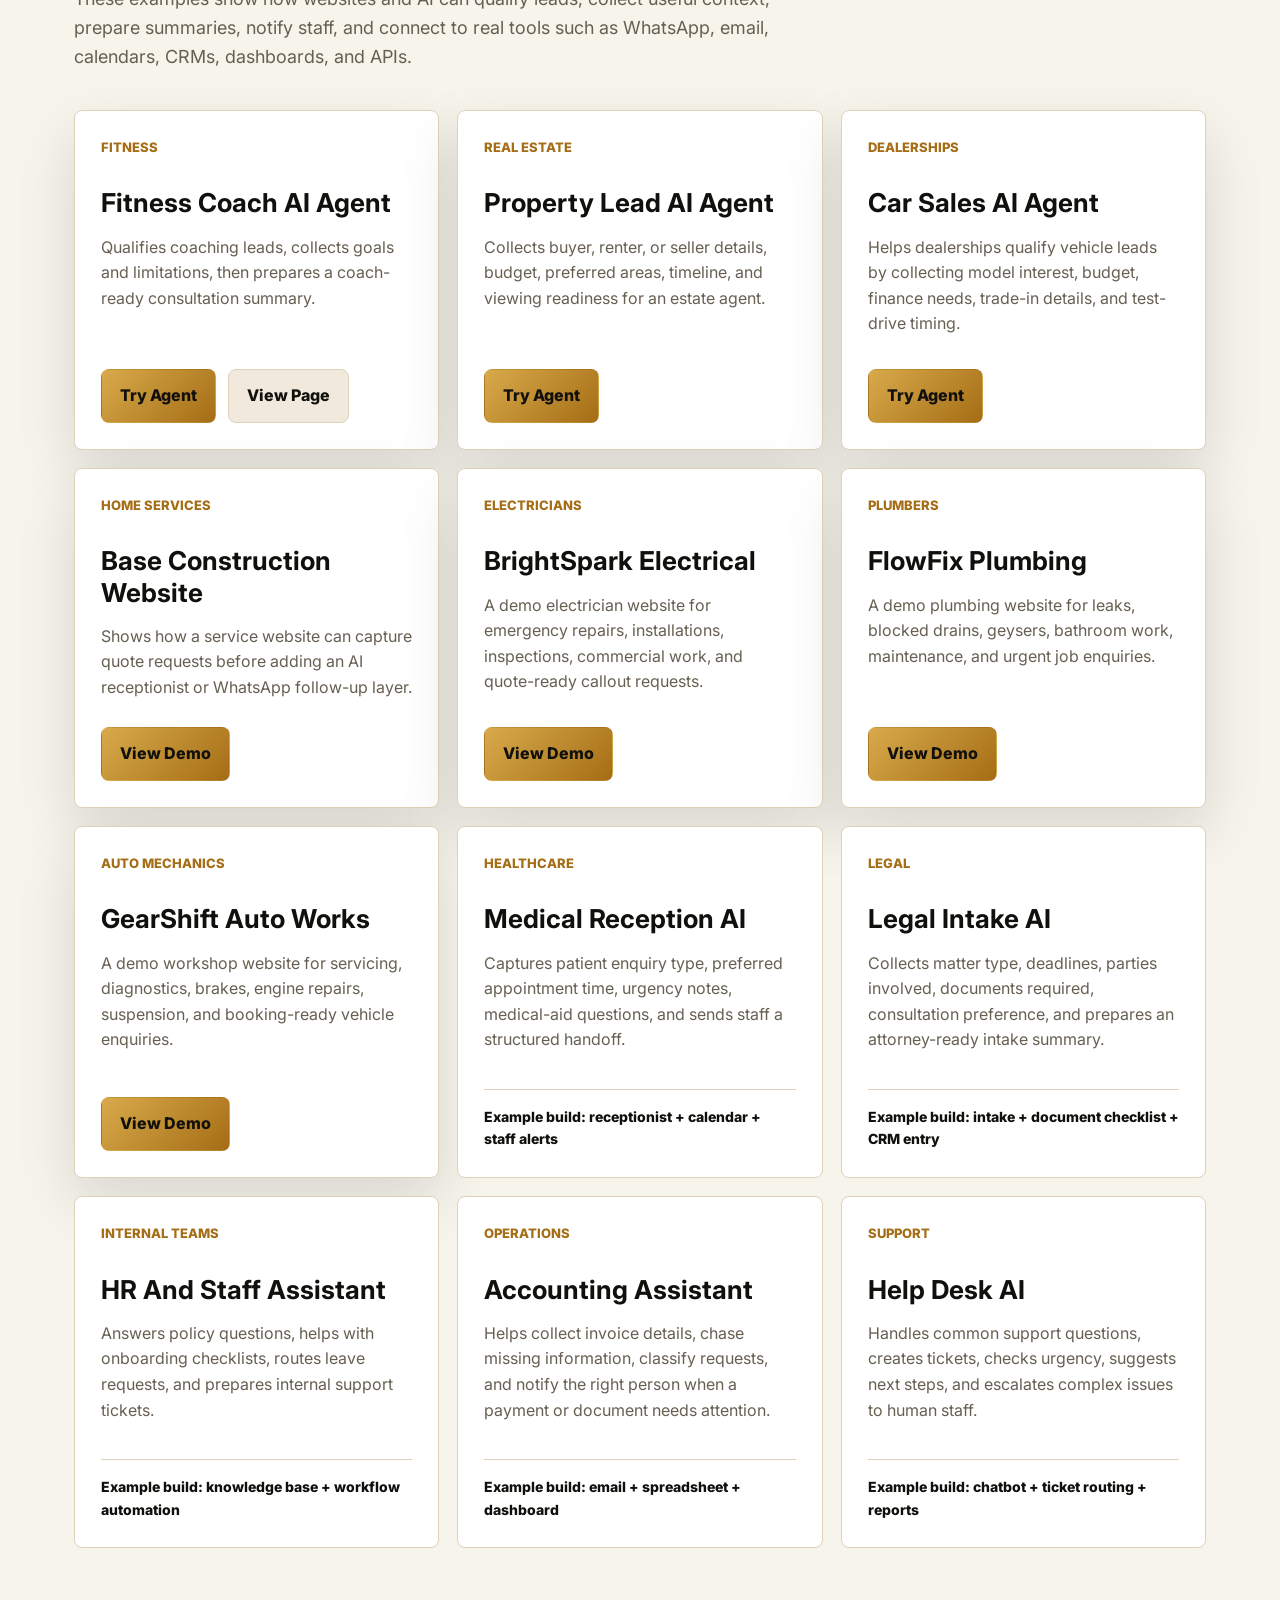
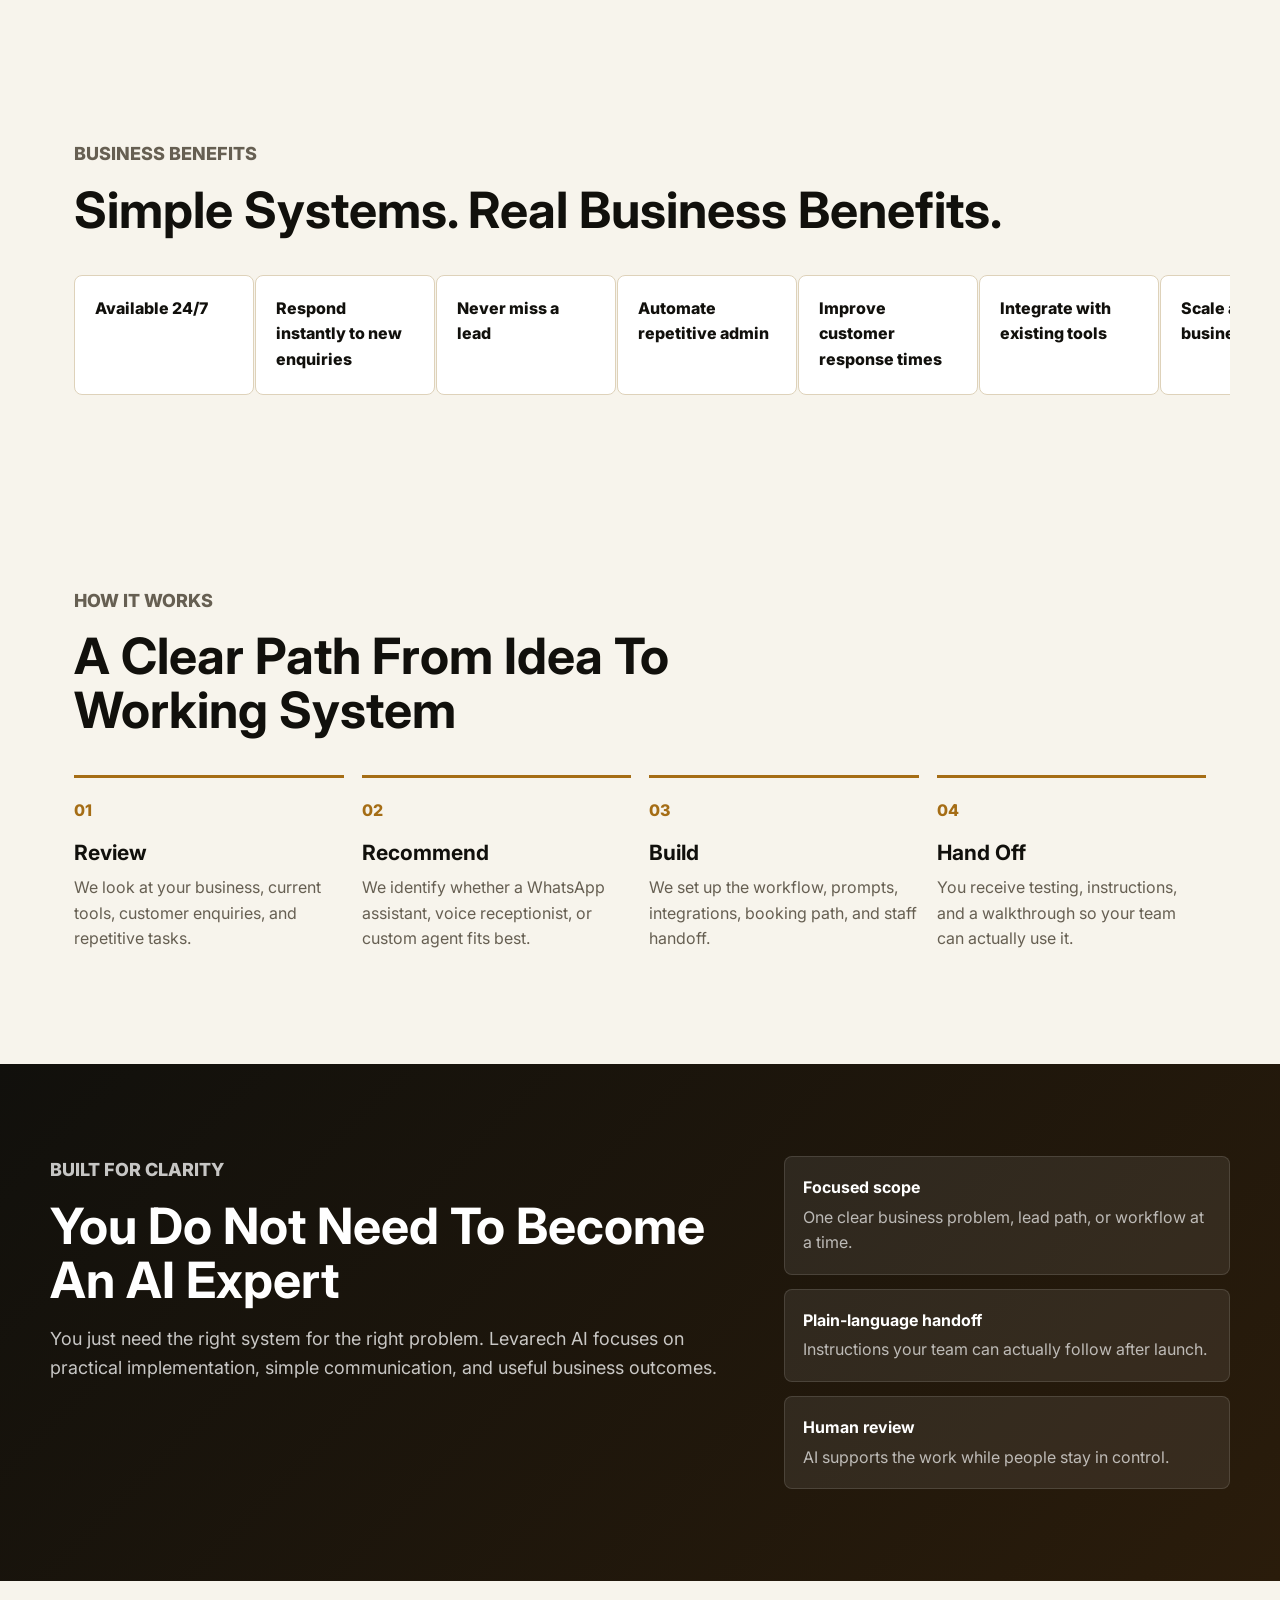
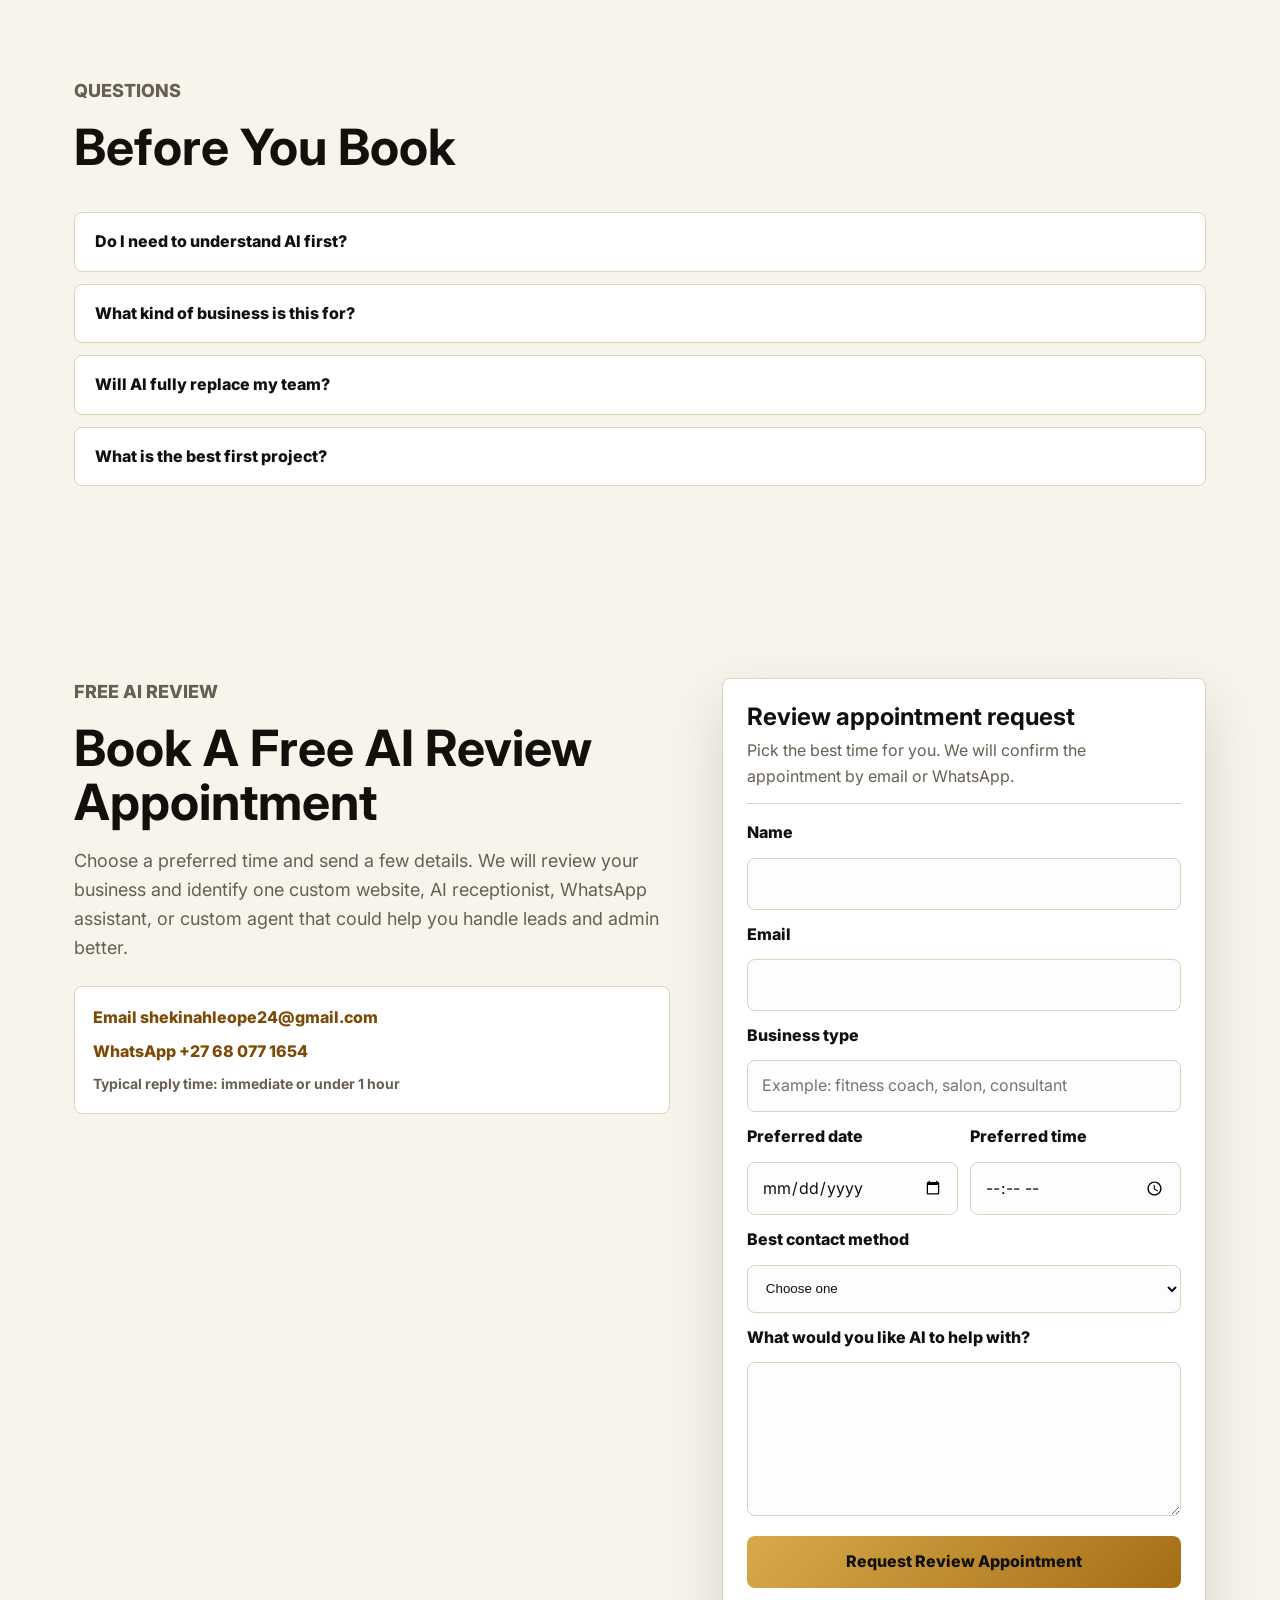
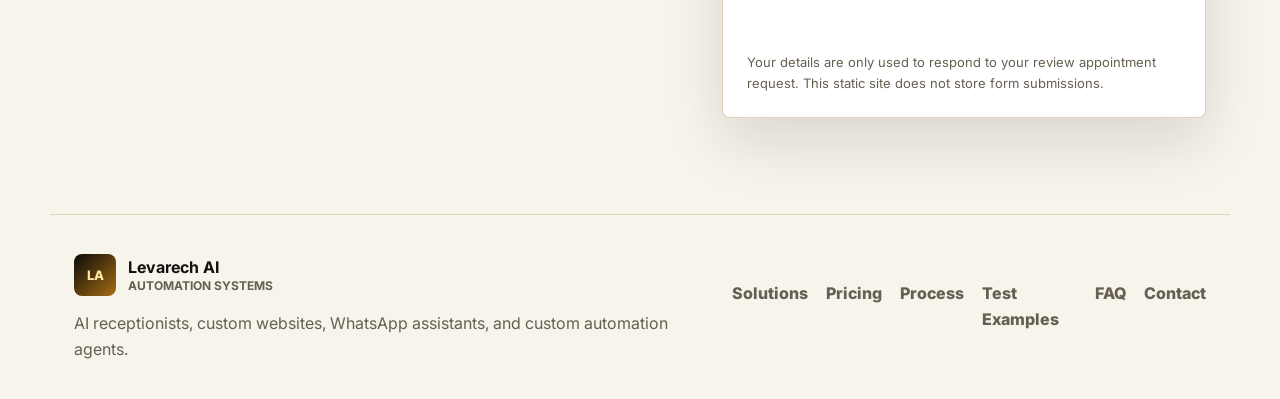
==== commit c33b5302: "Update Levarech AI website and demos" ====
--- a/index.html
+++ b/index.html
@@ -5,19 +5,19 @@
     <meta name="viewport" content="width=device-width, initial-scale=1">
     <meta
       name="description"
-      content="NexaFlow AI Studio helps small and mid-sized businesses respond faster, capture better leads, automate follow-ups, and simplify daily work with practical AI systems."
+      content="Levarech AI builds AI receptionist solutions, WhatsApp assistants, and custom AI automation agents for businesses that want faster responses and fewer missed leads."
     >
-    <meta name="theme-color" content="#0f766e">
+    <meta name="theme-color" content="#0f172a">
     <meta property="og:type" content="website">
-    <meta property="og:title" content="NexaFlow AI Studio | Practical AI Systems For Small And Mid-Sized Businesses">
+    <meta property="og:title" content="Levarech AI | AI Receptionists, Websites And Automation Agents">
     <meta
       property="og:description"
-      content="Simple AI lead systems, automations, chatbots, and workflow support for small and mid-sized businesses."
+      content="AI receptionists, custom websites, WhatsApp assistants, custom agents, and automation systems for lead response, booking, follow-up, and business workflows."
     >
-    <meta property="og:url" content="https://fxlegend-dev.github.io/nexaflowstudios/">
-    <meta property="og:site_name" content="NexaFlow AI Studio">
-    <link rel="canonical" href="https://fxlegend-dev.github.io/nexaflowstudios/">
-    <title>NexaFlow AI Studio | Practical AI Systems For Small And Mid-Sized Businesses</title>
+    <meta property="og:url" content="https://fxlegend-dev.github.io/levarechai/">
+    <meta property="og:site_name" content="Levarech AI">
+    <link rel="canonical" href="https://fxlegend-dev.github.io/levarechai/">
+    <title>Levarech AI | AI Receptionists, Websites And Automation Agents</title>
     <link rel="icon" href="assets/favicon.svg" type="image/svg+xml">
     <link rel="preconnect" href="https://fonts.googleapis.com">
     <link rel="preconnect" href="https://fonts.gstatic.com" crossorigin>
@@ -32,11 +32,11 @@
 
     <header class="site-header" data-header>
       <nav class="nav-shell" aria-label="Main navigation">
-        <a class="brand-mark" href="#top" aria-label="NexaFlow AI Studio home">
-          <span class="brand-icon" aria-hidden="true">N</span>
+        <a class="brand-mark" href="#top" aria-label="Levarech AI home">
+          <span class="brand-icon" aria-hidden="true">LA</span>
           <span>
-            <strong>NexaFlow</strong>
-            <small>AI Studio</small>
+            <strong>Levarech AI</strong>
+            <small>Automation Systems</small>
           </span>
         </a>
 
@@ -48,15 +48,16 @@
         </button>
 
         <div class="nav-links" id="navLinks" data-nav-links>
-          <a href="#services">Services</a>
+          <a href="#services">Solutions</a>
+          <a href="#pricing">Pricing</a>
           <a href="#process">Process</a>
           <a href="#results">Results</a>
-          <a href="#demos">Demos</a>
+          <a href="#demos">Test Examples</a>
           <a href="#faq">FAQ</a>
           <a href="#contact">Contact</a>
         </div>
 
-        <a class="nav-cta" href="#contact">Book Free Review</a>
+        <a class="nav-cta" href="#contact">Book AI Review</a>
       </nav>
     </header>
 
@@ -92,32 +93,33 @@
         </div>
 
         <div class="hero-content">
-          <p class="eyebrow">AI setup, automation, and workflow systems</p>
-          <h1 id="heroTitle">Practical AI Systems For Small And Mid-Sized Businesses</h1>
+          <p class="eyebrow">Intelligence. Innovation. Impact.</p>
+          <h1 id="heroTitle">Levarech AI Automation Services</h1>
           <p class="hero-copy">
-            NexaFlow AI Studio helps small and mid-sized businesses respond to leads faster, answer common questions,
-            collect important client details, automate follow-ups, and prepare clear summaries so owners can save time.
+            AI receptionists, custom websites, WhatsApp assistants, and automation agents that answer enquiries
+            instantly, book appointments, follow up with customers, and help your business stay available 24/7.
           </p>
           <div class="hero-actions">
             <a class="button primary" href="#contact">Book A Free AI Review</a>
-            <a class="button secondary" href="#services">See Services</a>
+            <a class="button secondary" href="#pricing">View Packages</a>
+            <a class="button secondary" href="assets/levarech-ai-sales-packages-2026.pdf" download>Download Sales Package</a>
           </div>
           <dl class="hero-stats" aria-label="Service highlights">
             <div>
-              <dt>4</dt>
-              <dd>starter offers</dd>
-            </div>
-            <div>
-              <dt>7-14</dt>
-              <dd>day sprint options</dd>
-            </div>
-            <div>
-              <dt>1</dt>
-              <dd>clear system first</dd>
+              <dt>24/7</dt>
+              <dd>lead response</dd>
+            </div>
+            <div>
+              <dt>R10k+</dt>
+              <dd>starter builds</dd>
+            </div>
+            <div>
+              <dt>3</dt>
+              <dd>main product lines</dd>
             </div>
           </dl>
           <p class="hero-assurance">
-            Built for business owners who want practical results, plain-language handoff, and human-reviewed AI.
+            Built for service businesses that want faster replies, cleaner handoffs, and real operational impact.
           </p>
         </div>
       </section>
@@ -125,8 +127,8 @@
       <section class="section intro-section" aria-labelledby="introTitle">
         <div class="section-grid">
           <div>
-            <p class="eyebrow">Simple first, powerful next</p>
-            <h2 id="introTitle">AI Should Make Business Easier, Not More Confusing</h2>
+          <p class="eyebrow">Simple first, powerful next</p>
+          <h2 id="introTitle">AI Should Make Business Easier, Not More Confusing</h2>
           </div>
           <div class="section-copy">
             <p>
@@ -134,8 +136,8 @@
               chatbot, and automation platform.
             </p>
             <p>
-              We look at your current business tasks and set up simple AI systems that support real work: answering
-              questions, following up with leads, creating content, onboarding clients, and reducing repetitive admin.
+              Levarech AI looks at your customer enquiries, bookings, follow-ups, and internal admin, then builds
+              practical systems that support real work instead of adding another complicated tool to manage.
             </p>
           </div>
         </div>
@@ -144,9 +146,9 @@
       <section class="section services-section" id="services" aria-labelledby="servicesTitle">
         <div class="section-heading">
           <p class="eyebrow">What we build</p>
-          <h2 id="servicesTitle">Choose One Useful System And Start There</h2>
+          <h2 id="servicesTitle">AI Automation Services, Custom Websites And Business Agents</h2>
           <p>
-            The best first AI project is focused, understandable, and useful within days.
+            Choose a focused receptionist system, a custom website, or an AI agent built around your business workflow.
           </p>
         </div>
 
@@ -157,13 +159,13 @@
                 <path d="M5 7.5h14M7.5 12h9M10 16.5h4M4 5a2 2 0 0 1 2-2h12a2 2 0 0 1 2 2v14l-4-3H6a2 2 0 0 1-2-2V5Z"/>
               </svg>
             </span>
-            <p class="service-label">Best first offer</p>
-            <h3>AI Starter Setup</h3>
-            <p>
-              A beginner-friendly AI setup for your business, including tool recommendations, custom prompts, and
-              simple workflows your team can use right away.
-            </p>
-            <p class="price-line">Starter range: $300-$750</p>
+            <p class="service-label">Product 1</p>
+            <h3>AI Receptionist Solutions</h3>
+            <p>
+              Never miss another lead. Your AI receptionist answers enquiries instantly, books appointments, follows
+              up with customers, and works 24/7.
+            </p>
+            <p class="price-line">Starting from R10,000</p>
           </article>
 
           <article class="service-card">
@@ -172,12 +174,12 @@
                 <path d="M4 6h16M4 12h10M4 18h7M17 13l3 3-3 3"/>
               </svg>
             </span>
-            <h3>AI Lead Capture Assistant</h3>
-            <p>
-              A chatbot or guided lead flow that answers common questions, collects customer details, and helps you
-              respond immediately or in under 1 hour.
-            </p>
-            <p class="price-line">Starter range: $500-$1,500</p>
+            <h3>AI WhatsApp Assistant</h3>
+            <p>
+              Automates WhatsApp replies, qualifies leads, captures customer details, books appointments, and sends
+              confirmations.
+            </p>
+            <p class="price-line">From R10,000 + R1,000/month</p>
           </article>
 
           <article class="service-card">
@@ -186,11 +188,12 @@
                 <path d="M7 7h10v10H7zM3 12h4M17 12h4M12 3v4M12 17v4"/>
               </svg>
             </span>
-            <h3>AI Automation Sprint</h3>
-            <p>
-              One repetitive workflow mapped, built, tested, and documented so your business can save time every week.
-            </p>
-            <p class="price-line">Starter range: $750-$2,000</p>
+            <h3>AI Voice Receptionist</h3>
+            <p>
+              Handles natural phone conversations, appointment booking, missed call recovery, call summaries, and
+              staff escalation.
+            </p>
+            <p class="price-line">R20,000-R30,000 + R1,500/month</p>
           </article>
 
           <article class="service-card">
@@ -199,12 +202,123 @@
                 <path d="M12 6v6l4 2M21 12a9 9 0 1 1-3.2-6.9"/>
               </svg>
             </span>
-            <h3>Monthly AI Support</h3>
-            <p>
-              Ongoing help improving prompts, automations, templates, and AI workflows as your business grows.
-            </p>
-            <p class="price-line">Starter range: $250-$1,000/month</p>
-          </article>
+            <h3>Custom AI Agents</h3>
+            <p>
+              Customer service AI, sales AI, lead qualification, HR assistants, legal intake, medical reception,
+              accounting support, and more.
+            </p>
+            <p class="price-line">Starting from R10,000</p>
+          </article>
+
+          <article class="service-card">
+            <span class="card-icon" aria-hidden="true">
+              <svg viewBox="0 0 24 24" role="img">
+                <path d="M4 5h16v14H4zM4 9h16M8 14h4M8 17h8"/>
+              </svg>
+            </span>
+            <h3>Custom Business Websites</h3>
+            <p>
+              Professional websites that explain your services clearly, build trust, capture leads, and prepare your
+              business for AI receptionist or automation upgrades.
+            </p>
+            <p class="price-line">Starting from R10,000</p>
+          </article>
+        </div>
+      </section>
+
+      <section class="section pricing-section" id="pricing" aria-labelledby="pricingTitle">
+        <div class="section-heading">
+          <p class="eyebrow">Packages</p>
+          <h2 id="pricingTitle">Clear Starting Packages With Monthly Maintenance</h2>
+          <p>
+            Every build is scoped around your tools, business hours, handoff rules, customer journey, and required
+            integrations.
+          </p>
+        </div>
+
+        <div class="package-grid">
+          <article class="package-card">
+            <p class="service-label">Tier 1</p>
+            <h3>AI WhatsApp Assistant</h3>
+            <p>
+              Perfect for small businesses that want to automate customer communication without adding voice calling.
+            </p>
+            <ul>
+              <li>Instant replies and lead qualification</li>
+              <li>Appointment booking with Google Calendar</li>
+              <li>Email confirmations and basic CRM integration</li>
+              <li>Customer information capture</li>
+              <li>Business hours and basic workflow automation</li>
+            </ul>
+            <p class="price-line">Starting from R10,000 | Maintenance from R1,000/month</p>
+          </article>
+
+          <article class="package-card featured-package">
+            <p class="service-label">Tier 2</p>
+            <h3>AI Receptionist</h3>
+            <p>
+              A complete AI receptionist that answers both phone calls and WhatsApp enquiries while managing
+              appointments automatically.
+            </p>
+            <ul>
+              <li>AI voice receptionist and WhatsApp automation</li>
+              <li>24/7 call answering and missed call recovery</li>
+              <li>Phone appointment booking and call transfers</li>
+              <li>Conversation history and AI call summaries</li>
+              <li>Human escalation when required</li>
+            </ul>
+            <p class="price-line">R20,000-R30,000 | Maintenance from R1,500/month</p>
+          </article>
+
+          <article class="package-card">
+            <p class="service-label">Custom agents</p>
+            <h3>Base And Advanced AI Agents</h3>
+            <p>
+              Built for businesses that need a single-purpose assistant or a broader automation solution with multiple
+              workflows.
+            </p>
+            <ul>
+              <li>Business knowledge integration</li>
+              <li>Workflow automation and API integrations</li>
+              <li>CRM, calendar, email, and WhatsApp options</li>
+              <li>Custom dashboards, notifications, and reporting</li>
+              <li>Testing, deployment, and prompt engineering</li>
+            </ul>
+            <p class="price-line">From R10,000 or R15,000+ | Maintenance from R1,000/month</p>
+          </article>
+
+          <article class="package-card">
+            <p class="service-label">Websites</p>
+            <h3>Custom Website</h3>
+            <p>
+              A polished business website for companies that need a stronger online presence and a clear path from
+              visitor interest to enquiry, quote request, booking, or WhatsApp conversation.
+            </p>
+            <ul>
+              <li>Mobile-friendly custom website</li>
+              <li>Home, services, about, proof, and contact sections</li>
+              <li>Lead capture form or WhatsApp enquiry path</li>
+              <li>SEO-ready page structure and basic metadata</li>
+              <li>Optional AI receptionist or automation upgrade</li>
+            </ul>
+            <p class="price-line">Starting from R10,000</p>
+          </article>
+        </div>
+
+        <div class="demo-strip" aria-labelledby="websiteDemoTitle">
+          <div>
+            <p class="eyebrow">Maintenance includes</p>
+            <h3 id="websiteDemoTitle">Support After The System Goes Live</h3>
+            <p>
+              Monthly maintenance can include monitoring, minor updates, prompt improvements, workflow maintenance,
+              performance checks, technical support, and quoted enhancements as your needs grow.
+            </p>
+          </div>
+          <div class="demo-strip-actions">
+            <a class="button primary" href="#contact">Request A Quote</a>
+            <a class="button secondary dark-secondary" href="assets/levarech-ai-sales-packages-2026.pdf" download>Download Sales Package</a>
+            <a class="button secondary dark-secondary" href="#demos">See Test Examples</a>
+          </div>
         </div>
       </section>
 
@@ -212,27 +326,27 @@
         <div class="offer-panel">
           <div>
             <p class="eyebrow">Recommended first step</p>
-            <h2 id="offerTitle">Start With A Free AI Review</h2>
-            <p>
-              We will look at your current business process and identify one practical AI system that could save time,
-              improve response speed, or make your customer experience more consistent.
+            <h2 id="offerTitle">Start With A Free AI Automation Review</h2>
+            <p>
+              We will look at your current customer journey and identify one custom website, AI receptionist, WhatsApp
+              assistant, or custom agent that could improve response speed and help your team capture better leads.
             </p>
           </div>
           <ul class="offer-list" aria-label="Free AI review includes">
-            <li>One workflow opportunity</li>
-            <li>Simple tool recommendation</li>
-            <li>Clear next-step estimate</li>
+            <li>One automation opportunity</li>
+            <li>Recommended AI system type</li>
+            <li>Clear package estimate</li>
           </ul>
         </div>
       </section>
 
       <section class="section demo-preview-section" id="demos" aria-labelledby="demoPreviewTitle">
         <div class="section-heading">
-          <p class="eyebrow">See sample systems</p>
-          <h2 id="demoPreviewTitle">Lead Response Demos For Real Business Niches</h2>
+          <p class="eyebrow">AI automation test examples</p>
+          <h2 id="demoPreviewTitle">Explore The Kind Of Systems Levarech AI Can Build</h2>
           <p>
-            These browser demos show the kind of AI-assisted systems NexaFlow can build for small and mid-sized
-            businesses before connecting them to real forms, email, WhatsApp, or CRM tools.
+            These examples show how websites and AI can qualify leads, collect useful context, prepare summaries,
+            notify staff, and connect to real tools such as WhatsApp, email, calendars, CRMs, dashboards, and APIs.
           </p>
         </div>
 
@@ -273,6 +387,104 @@
               <a class="button primary" href="car-sales-agent-demo.html">Try Agent</a>
             </div>
           </article>
+
+          <article class="demo-card">
+            <p class="eyebrow">Home services</p>
+            <h3>Base Construction Website</h3>
+            <p>
+              Shows how a service website can capture quote requests before adding an AI receptionist or WhatsApp
+              follow-up layer.
+            </p>
+            <div class="demo-preview-actions">
+              <a class="button primary" href="barg-services-demo.html">View Demo</a>
+            </div>
+          </article>
+
+          <article class="demo-card">
+            <p class="eyebrow">Electricians</p>
+            <h3>BrightSpark Electrical</h3>
+            <p>
+              A demo electrician website for emergency repairs, installations, inspections, commercial work, and
+              quote-ready callout requests.
+            </p>
+            <div class="demo-preview-actions">
+              <a class="button primary" href="electrician-demo.html">View Demo</a>
+            </div>
+          </article>
+
+          <article class="demo-card">
+            <p class="eyebrow">Plumbers</p>
+            <h3>FlowFix Plumbing</h3>
+            <p>
+              A demo plumbing website for leaks, blocked drains, geysers, bathroom work, maintenance, and urgent job
+              enquiries.
+            </p>
+            <div class="demo-preview-actions">
+              <a class="button primary" href="plumber-demo.html">View Demo</a>
+            </div>
+          </article>
+
+          <article class="demo-card">
+            <p class="eyebrow">Auto mechanics</p>
+            <h3>GearShift Auto Works</h3>
+            <p>
+              A demo workshop website for servicing, diagnostics, brakes, engine repairs, suspension, and booking-ready
+              vehicle enquiries.
+            </p>
+            <div class="demo-preview-actions">
+              <a class="button primary" href="auto-mechanic-demo.html">View Demo</a>
+            </div>
+          </article>
+
+          <article class="demo-card example-only">
+            <p class="eyebrow">Healthcare</p>
+            <h3>Medical Reception AI</h3>
+            <p>
+              Captures patient enquiry type, preferred appointment time, urgency notes, medical-aid questions, and
+              sends staff a structured handoff.
+            </p>
+            <p class="price-line">Example build: receptionist + calendar + staff alerts</p>
+          </article>
+
+          <article class="demo-card example-only">
+            <p class="eyebrow">Legal</p>
+            <h3>Legal Intake AI</h3>
+            <p>
+              Collects matter type, deadlines, parties involved, documents required, consultation preference, and
+              prepares an attorney-ready intake summary.
+            </p>
+            <p class="price-line">Example build: intake + document checklist + CRM entry</p>
+          </article>
+
+          <article class="demo-card example-only">
+            <p class="eyebrow">Internal teams</p>
+            <h3>HR And Staff Assistant</h3>
+            <p>
+              Answers policy questions, helps with onboarding checklists, routes leave requests, and prepares internal
+              support tickets.
+            </p>
+            <p class="price-line">Example build: knowledge base + workflow automation</p>
+          </article>
+
+          <article class="demo-card example-only">
+            <p class="eyebrow">Operations</p>
+            <h3>Accounting Assistant</h3>
+            <p>
+              Helps collect invoice details, chase missing information, classify requests, and notify the right person
+              when a payment or document needs attention.
+            </p>
+            <p class="price-line">Example build: email + spreadsheet + dashboard</p>
+          </article>
+
+          <article class="demo-card example-only">
+            <p class="eyebrow">Support</p>
+            <h3>Help Desk AI</h3>
+            <p>
+              Handles common support questions, creates tickets, checks urgency, suggests next steps, and escalates
+              complex issues to human staff.
+            </p>
+            <p class="price-line">Example build: chatbot + ticket routing + reports</p>
+          </article>
         </div>
       </section>
 
@@ -283,13 +495,13 @@
         </div>
 
         <div class="benefit-list">
-          <div>Respond to leads faster</div>
-          <div>Save time on repetitive tasks</div>
-          <div>Make customer communication more consistent</div>
-          <div>Create content with less stress</div>
-          <div>Improve client onboarding</div>
-          <div>Use AI without getting overwhelmed</div>
-          <div>Build professional systems one step at a time</div>
+          <div>Available 24/7</div>
+          <div>Respond instantly to new enquiries</div>
+          <div>Never miss a lead</div>
+          <div>Automate repetitive admin</div>
+          <div>Improve customer response times</div>
+          <div>Integrate with existing tools</div>
+          <div>Scale as the business grows</div>
         </div>
       </section>
 
@@ -303,22 +515,22 @@
           <article>
             <span>01</span>
             <h3>Review</h3>
-            <p>We look at your business, current tools, and repetitive tasks.</p>
+            <p>We look at your business, current tools, customer enquiries, and repetitive tasks.</p>
           </article>
           <article>
             <span>02</span>
             <h3>Recommend</h3>
-            <p>We identify the simplest AI system that can create a useful improvement.</p>
+            <p>We identify whether a WhatsApp assistant, voice receptionist, or custom agent fits best.</p>
           </article>
           <article>
             <span>03</span>
             <h3>Build</h3>
-            <p>We set up the workflow, prompts, chatbot, or automation.</p>
+            <p>We set up the workflow, prompts, integrations, booking path, and staff handoff.</p>
           </article>
           <article>
             <span>04</span>
             <h3>Hand Off</h3>
-            <p>You receive instructions, templates, and a walkthrough so you can actually use it.</p>
+            <p>You receive testing, instructions, and a walkthrough so your team can actually use it.</p>
           </article>
         </div>
       </section>
@@ -329,22 +541,22 @@
             <p class="eyebrow">Built for clarity</p>
             <h2 id="trustTitle">You Do Not Need To Become An AI Expert</h2>
             <p>
-              You just need the right system for the right problem. NexaFlow AI Studio focuses on practical
-              implementation, simple communication, and useful business outcomes.
+              You just need the right system for the right problem. Levarech AI focuses on practical implementation,
+              simple communication, and useful business outcomes.
             </p>
           </div>
           <div class="proof-stack" aria-label="Project quality principles">
             <div>
               <strong>Focused scope</strong>
-              <span>One clear business problem at a time.</span>
+              <span>One clear business problem, lead path, or workflow at a time.</span>
             </div>
             <div>
               <strong>Plain-language handoff</strong>
-              <span>Instructions your team can actually follow.</span>
+              <span>Instructions your team can actually follow after launch.</span>
             </div>
             <div>
               <strong>Human review</strong>
-              <span>AI supports the work. People stay in control.</span>
+              <span>AI supports the work while people stay in control.</span>
             </div>
           </div>
         </div>
@@ -364,8 +576,8 @@
           <details>
             <summary>What kind of business is this for?</summary>
             <p>
-              It is best for small-to-mid-sized service businesses, local companies, coaches, consultants, real estate
-              teams, dealerships, agencies, and growing owner-led companies.
+              It is best for small-to-mid-sized service businesses, clinics, real estate teams, dealerships,
+              consultants, agencies, professional firms, and growing owner-led companies.
             </p>
           </details>
           <details>
@@ -374,7 +586,7 @@
           </details>
           <details>
             <summary>What is the best first project?</summary>
-            <p>Start with one useful workflow, such as lead follow-up, customer questions, onboarding, or content support.</p>
+            <p>Start with one useful workflow, such as WhatsApp lead response, missed call recovery, appointment booking, customer questions, intake, or follow-up.</p>
           </details>
         </div>
       </section>
@@ -384,8 +596,9 @@
           <p class="eyebrow">Free AI review</p>
           <h2 id="contactTitle">Book A Free AI Review Appointment</h2>
           <p>
-            Choose a preferred time and send a few details. We will review your business and identify one simple AI
-            system that could save time, improve response speed, or help you handle leads better.
+            Choose a preferred time and send a few details. We will review your business and identify one custom
+            website, AI receptionist, WhatsApp assistant, or custom agent that could help you handle leads and admin
+            better.
           </p>
           <div class="contact-methods">
             <a href="mailto:shekinahleope24@gmail.com" data-contact-email-link>Email shekinahleope24@gmail.com</a>
@@ -446,19 +659,20 @@
 
     <footer class="site-footer">
       <div>
-        <a class="brand-mark footer-brand" href="#top" aria-label="NexaFlow AI Studio home">
-          <span class="brand-icon" aria-hidden="true">N</span>
+        <a class="brand-mark footer-brand" href="#top" aria-label="Levarech AI home">
+          <span class="brand-icon" aria-hidden="true">LA</span>
           <span>
-            <strong>NexaFlow</strong>
-            <small>AI Studio</small>
+            <strong>Levarech AI</strong>
+            <small>Automation Systems</small>
           </span>
         </a>
-        <p>Practical AI systems for small and mid-sized businesses.</p>
+        <p>AI receptionists, custom websites, WhatsApp assistants, and custom automation agents.</p>
       </div>
       <div class="footer-links">
-        <a href="#services">Services</a>
+        <a href="#services">Solutions</a>
+        <a href="#pricing">Pricing</a>
         <a href="#process">Process</a>
-        <a href="#demos">Demos</a>
+        <a href="#demos">Test Examples</a>
         <a href="#faq">FAQ</a>
         <a href="#contact">Contact</a>
       </div>
@@ -469,13 +683,13 @@
       {
         "@context": "https://schema.org",
         "@type": "ProfessionalService",
-        "name": "NexaFlow AI Studio",
-        "url": "https://fxlegend-dev.github.io/nexaflowstudios/",
+        "name": "Levarech AI",
+        "url": "https://fxlegend-dev.github.io/levarechai/",
         "email": "shekinahleope24@gmail.com",
         "telephone": "+27680771654",
-        "description": "Practical AI lead systems, automations, chatbots, and workflow systems for small and mid-sized businesses.",
+        "description": "AI receptionist solutions, custom websites, WhatsApp assistants, custom AI agents, and workflow automation systems for businesses.",
         "areaServed": "Small and mid-sized businesses",
-        "serviceType": ["AI setup", "AI automation", "AI chatbot setup", "Workflow systems"]
+        "serviceType": ["AI receptionist", "Custom business websites", "AI WhatsApp assistant", "Custom AI agents", "Workflow automation", "CRM automation"]
       }
     </script>
   </body>
--- a/styles.css
+++ b/styles.css
@@ -1,17 +1,17 @@
 :root {
-  --bg: #f6f8fb;
+  --bg: #f7f4ec;
   --surface: #ffffff;
-  --surface-soft: #eef4f8;
-  --ink: #111827;
-  --muted: #5b677a;
-  --line: #dce5ec;
-  --primary: #0f766e;
-  --primary-strong: #115e59;
-  --primary-soft: #d6f2ef;
-  --accent: #2563eb;
-  --accent-soft: #dbeafe;
-  --warm: #f59e0b;
-  --shadow: 0 24px 60px rgba(15, 23, 42, 0.12);
+  --surface-soft: #f1eadc;
+  --ink: #11100c;
+  --muted: #665f52;
+  --line: #ded2ba;
+  --primary: #a56d15;
+  --primary-strong: #7c4b08;
+  --primary-soft: #f5e7c4;
+  --accent: #d8aa4b;
+  --accent-soft: #fbf0d1;
+  --warm: #d8aa4b;
+  --shadow: 0 24px 60px rgba(17, 16, 12, 0.13);
   --radius: 8px;
   --max: 1180px;
 }
@@ -86,8 +86,8 @@
 }
 
 .site-header {
-  background: rgba(246, 248, 251, 0.86);
-  border-bottom: 1px solid rgba(220, 229, 236, 0.8);
+  background: rgba(247, 244, 236, 0.9);
+  border-bottom: 1px solid rgba(222, 210, 186, 0.82);
   left: 0;
   position: sticky;
   right: 0;
@@ -119,10 +119,11 @@
 
 .brand-icon {
   align-items: center;
-  background: var(--ink);
-  border-radius: 8px;
-  color: #fff;
+  background: linear-gradient(135deg, #0b0a08, #a56d15);
+  border-radius: 8px;
+  color: #ffe7a5;
   display: inline-flex;
+  font-size: 13px;
   font-weight: 800;
   height: 42px;
   justify-content: center;
@@ -209,14 +210,22 @@
 
 .hero-background {
   background:
-    linear-gradient(120deg, rgba(17, 24, 39, 0.78), rgba(15, 118, 110, 0.62)),
-    radial-gradient(circle at 20% 20%, rgba(37, 99, 235, 0.42), transparent 34%),
-    #0f172a;
+    linear-gradient(90deg, rgba(4, 4, 4, 0.98) 0%, rgba(8, 7, 6, 0.92) 42%, rgba(8, 7, 6, 0.52) 72%, rgba(5, 4, 3, 0.7) 100%),
+    url("assets/levarech-ai-brand.png") center right / cover no-repeat,
+    #050403;
   inset: 0;
   position: absolute;
 }
 
+.hero-background::after {
+  background: linear-gradient(180deg, rgba(216, 170, 75, 0.14), transparent 42%, rgba(216, 170, 75, 0.16));
+  content: "";
+  inset: 0;
+  position: absolute;
+}
+
 .workflow-board {
+  display: none;
   border: 1px solid rgba(255, 255, 255, 0.18);
   border-radius: 8px;
   box-shadow: 0 36px 90px rgba(0, 0, 0, 0.28);
@@ -326,7 +335,7 @@
 }
 
 .hero-section .eyebrow {
-  color: #a7f3d0;
+  color: #f8dc8f;
 }
 
 h1,
@@ -397,12 +406,12 @@
 }
 
 .primary {
-  background: var(--primary);
-  color: #fff;
+  background: linear-gradient(135deg, #d8aa4b, #a56d15);
+  color: #11100c;
 }
 
 .primary:hover {
-  background: var(--primary-strong);
+  background: linear-gradient(135deg, #efc96b, #8e570d);
 }
 
 .secondary {
@@ -413,6 +422,20 @@
 
 .secondary:hover {
   background: rgba(255, 255, 255, 0.2);
+}
+
+.demo-card .secondary,
+.contact-form .secondary,
+.reset-button {
+  background: var(--surface-soft);
+  border-color: var(--line);
+  color: var(--ink);
+}
+
+.demo-card .secondary:hover,
+.contact-form .secondary:hover,
+.reset-button:hover {
+  background: var(--primary-soft);
 }
 
 .hero-stats {
@@ -481,19 +504,19 @@
 .service-grid {
   display: grid;
   gap: 18px;
-  grid-template-columns: repeat(4, minmax(0, 1fr));
+  grid-template-columns: repeat(auto-fit, minmax(220px, 1fr));
 }
 
 .service-card {
   background: var(--surface);
   border: 1px solid var(--line);
   border-radius: var(--radius);
-  min-height: 310px;
+  min-height: 330px;
   padding: 24px;
 }
 
 .service-card.featured {
-  background: var(--ink);
+  background: linear-gradient(160deg, #11100c, #2a1c0b);
   color: #fff;
 }
 
@@ -533,15 +556,93 @@
 
 .featured .card-icon {
   background: rgba(255, 255, 255, 0.14);
-  color: #a7f3d0;
+  color: #f8dc8f;
 }
 
 .service-label {
-  color: #a7f3d0;
+  color: var(--primary-strong);
   font-size: 13px;
   font-weight: 800;
   margin-bottom: 12px;
   text-transform: uppercase;
+}
+
+.featured .service-label,
+.featured-package .service-label {
+  color: #f8dc8f;
+}
+
+.package-grid {
+  display: grid;
+  gap: 18px;
+  grid-template-columns: repeat(auto-fit, minmax(250px, 1fr));
+}
+
+.package-card {
+  background: var(--surface);
+  border: 1px solid var(--line);
+  border-radius: var(--radius);
+  display: grid;
+  gap: 14px;
+  grid-template-rows: auto auto auto 1fr auto;
+  min-height: 470px;
+  padding: 26px;
+}
+
+.package-card h3,
+.package-card p {
+  margin-bottom: 0;
+}
+
+.package-card p:not(.service-label):not(.price-line) {
+  color: var(--muted);
+}
+
+.package-card ul {
+  color: var(--muted);
+  display: grid;
+  gap: 8px;
+  margin: 0;
+  padding-left: 20px;
+}
+
+.featured-package {
+  background: linear-gradient(160deg, #11100c, #2a1c0b);
+  color: #fff;
+}
+
+.featured-package p:not(.service-label):not(.price-line),
+.featured-package ul {
+  color: rgba(255, 255, 255, 0.74);
+}
+
+.featured-package .price-line {
+  border-top-color: rgba(255, 255, 255, 0.16);
+  color: #fff !important;
+}
+
+.demo-strip {
+  align-items: center;
+  background: linear-gradient(135deg, #11100c, #2a1c0b);
+  border-radius: 8px;
+  color: #fff;
+  display: grid;
+  gap: 28px;
+  grid-template-columns: minmax(0, 1fr) auto;
+  margin-top: 22px;
+  padding: 30px;
+}
+
+.demo-strip p {
+  color: rgba(255, 255, 255, 0.76);
+  margin-bottom: 0;
+}
+
+.demo-strip-actions {
+  display: flex;
+  flex-wrap: wrap;
+  gap: 12px;
+  justify-content: flex-end;
 }
 
 .offer-panel {
@@ -579,7 +680,7 @@
 
 .demo-preview-panel {
   align-items: center;
-  background: linear-gradient(135deg, var(--ink), #164e63);
+  background: linear-gradient(135deg, var(--ink), #2a1c0b);
   border-radius: 8px;
   color: #fff;
   display: grid;
@@ -631,6 +732,10 @@
 
 .demo-card .demo-preview-actions {
   justify-content: flex-start;
+}
+
+.example-only {
+  box-shadow: none;
 }
 
 .results-section {
@@ -694,7 +799,7 @@
 }
 
 .trust-panel {
-  background: var(--ink);
+  background: linear-gradient(135deg, #11100c, #2a1c0b);
   color: #fff;
   display: grid;
   gap: 48px;
@@ -910,8 +1015,8 @@
 
 .demo-hero {
   background:
-    linear-gradient(120deg, rgba(17, 24, 39, 0.9), rgba(15, 118, 110, 0.75)),
-    #0f172a;
+    linear-gradient(120deg, rgba(17, 16, 12, 0.92), rgba(124, 75, 8, 0.72)),
+    #11100c;
   color: #fff;
   padding: 110px 24px 90px;
 }
@@ -1112,8 +1217,8 @@
 .agent-hero {
   align-items: end;
   background:
-    linear-gradient(120deg, rgba(17, 24, 39, 0.92), rgba(15, 118, 110, 0.78)),
-    #0f172a;
+    linear-gradient(120deg, rgba(17, 16, 12, 0.92), rgba(124, 75, 8, 0.72)),
+    #11100c;
   color: #fff;
   display: grid;
   gap: 32px;
@@ -1351,8 +1456,17 @@
   .timeline,
   .followup-grid,
   .demo-card-grid,
+  .package-grid,
   .deliverable-grid {
     grid-template-columns: repeat(2, minmax(0, 1fr));
+  }
+
+  .demo-strip {
+    grid-template-columns: 1fr;
+  }
+
+  .demo-strip-actions {
+    justify-content: flex-start;
   }
 }
 
@@ -1422,11 +1536,16 @@
   .timeline,
   .followup-grid,
   .demo-card-grid,
+  .package-grid,
   .deliverable-grid {
     grid-template-columns: 1fr;
   }
 
   .service-card {
+    min-height: auto;
+  }
+
+  .package-card {
     min-height: auto;
   }
 
